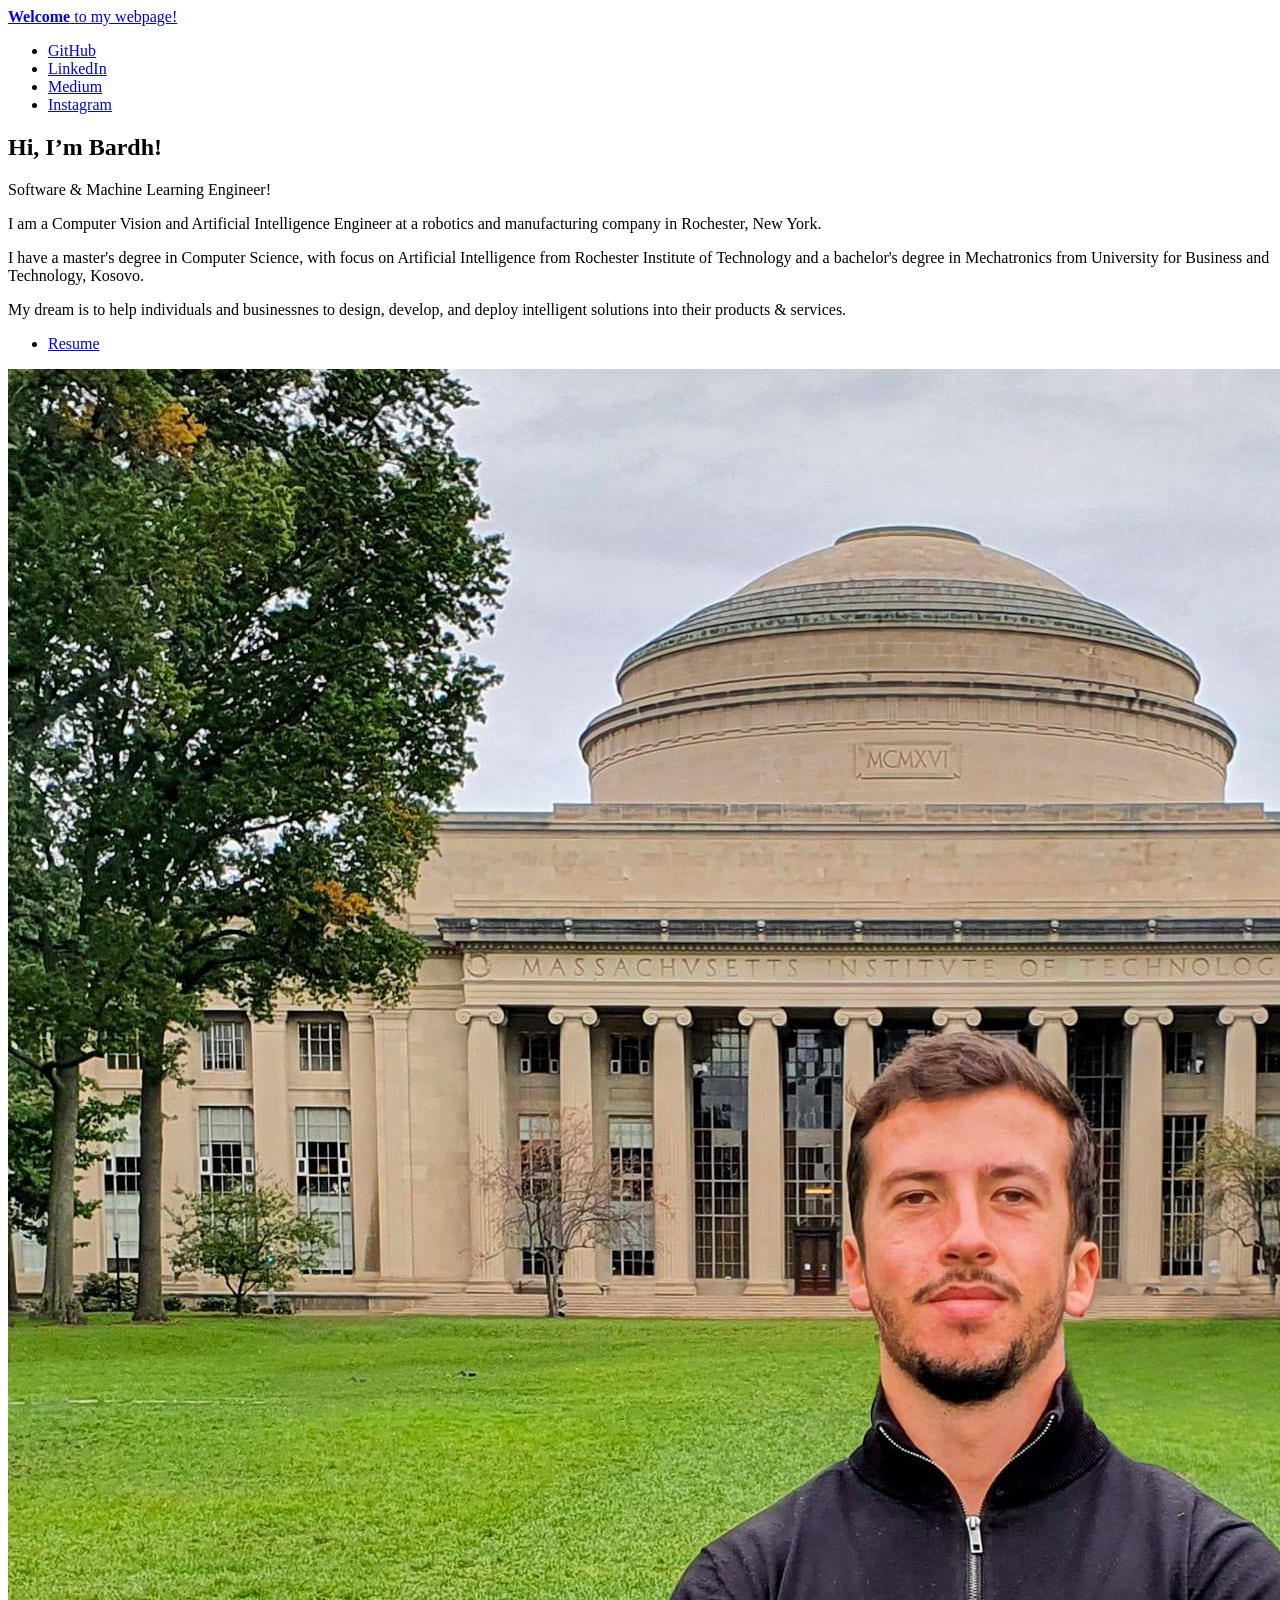
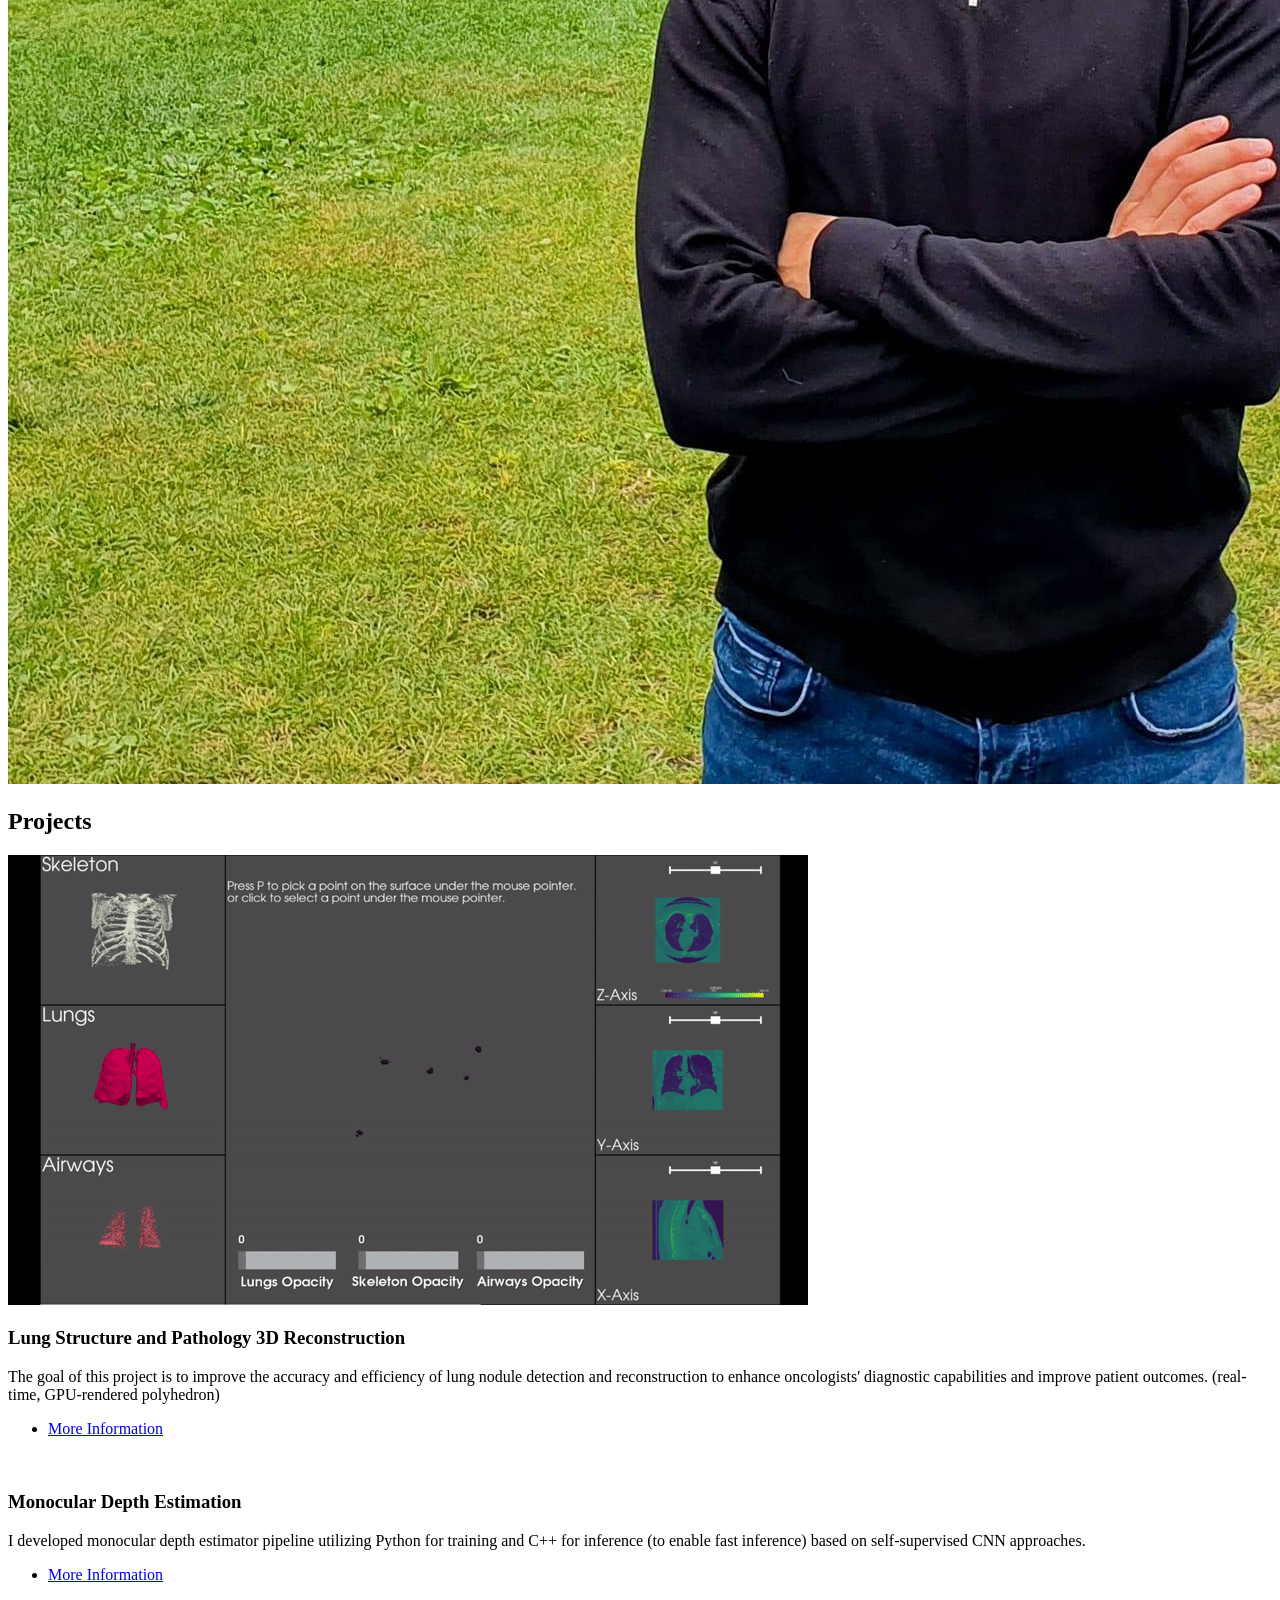
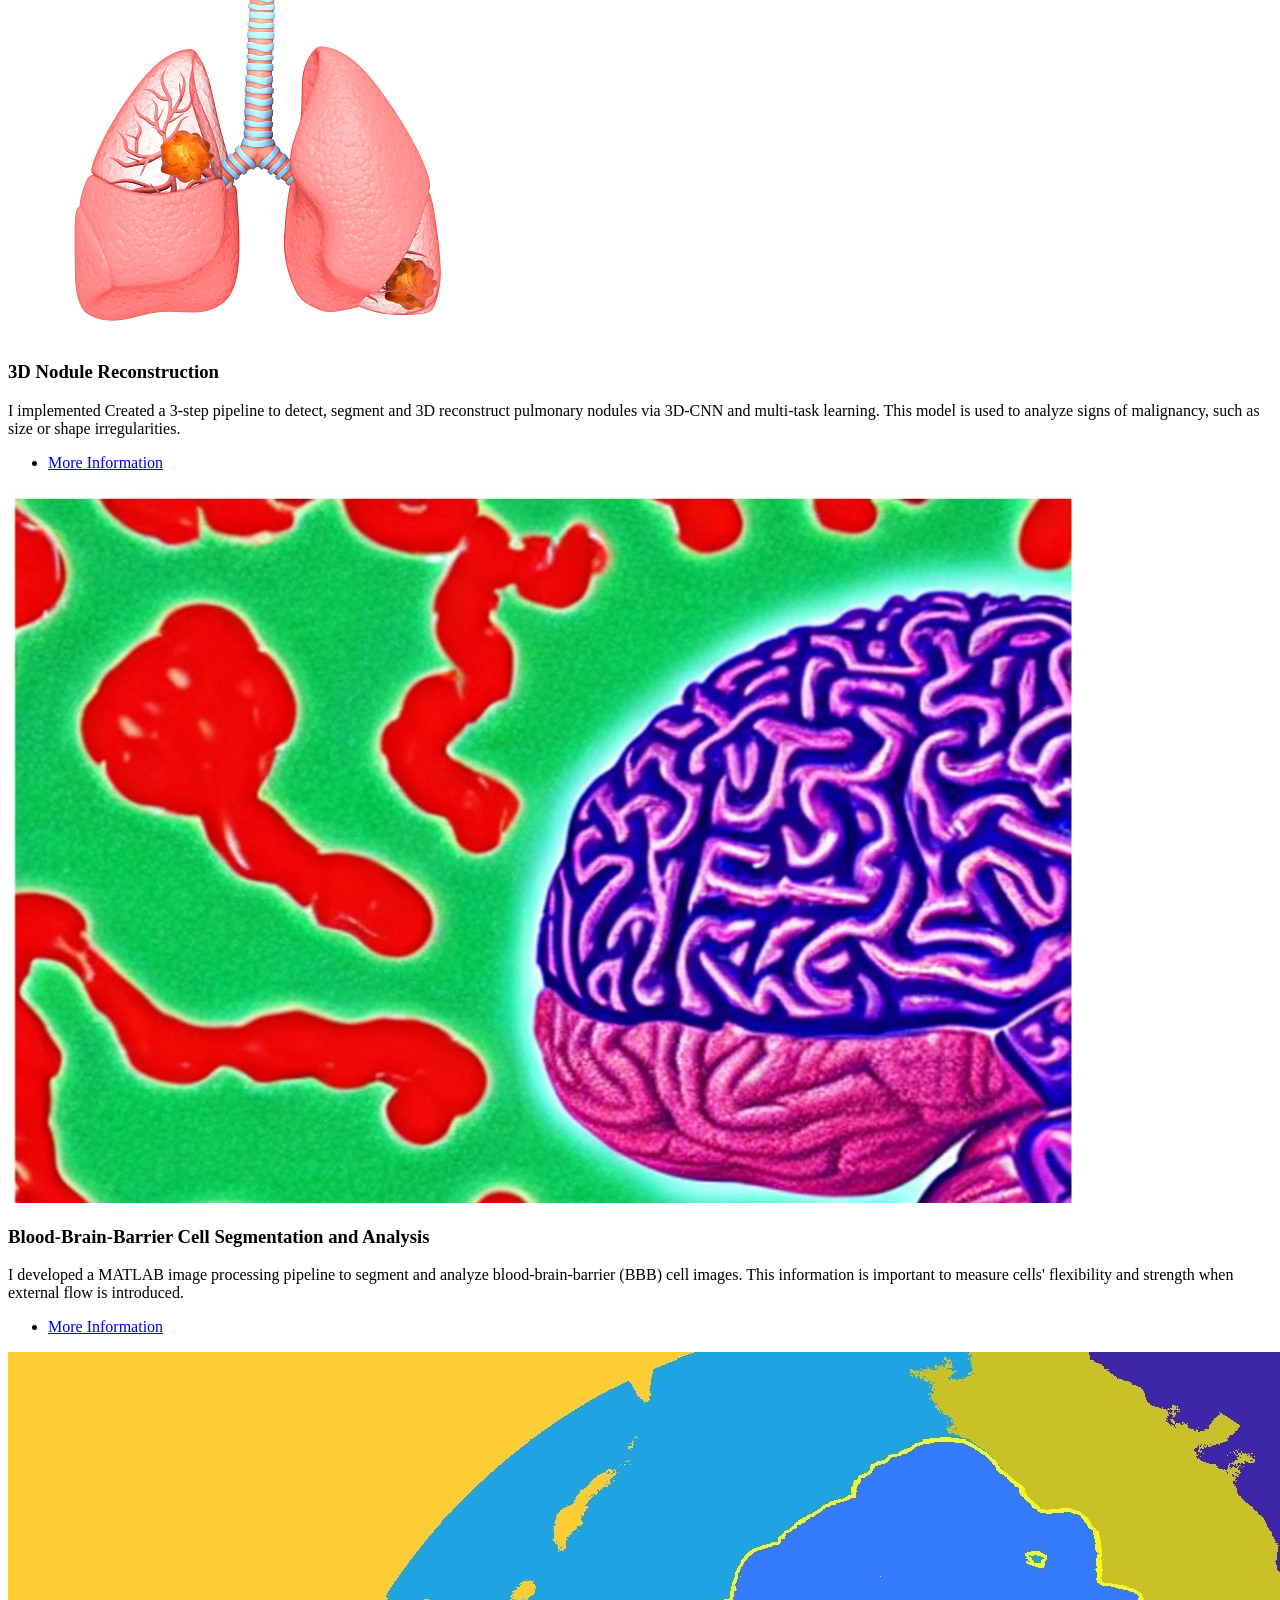
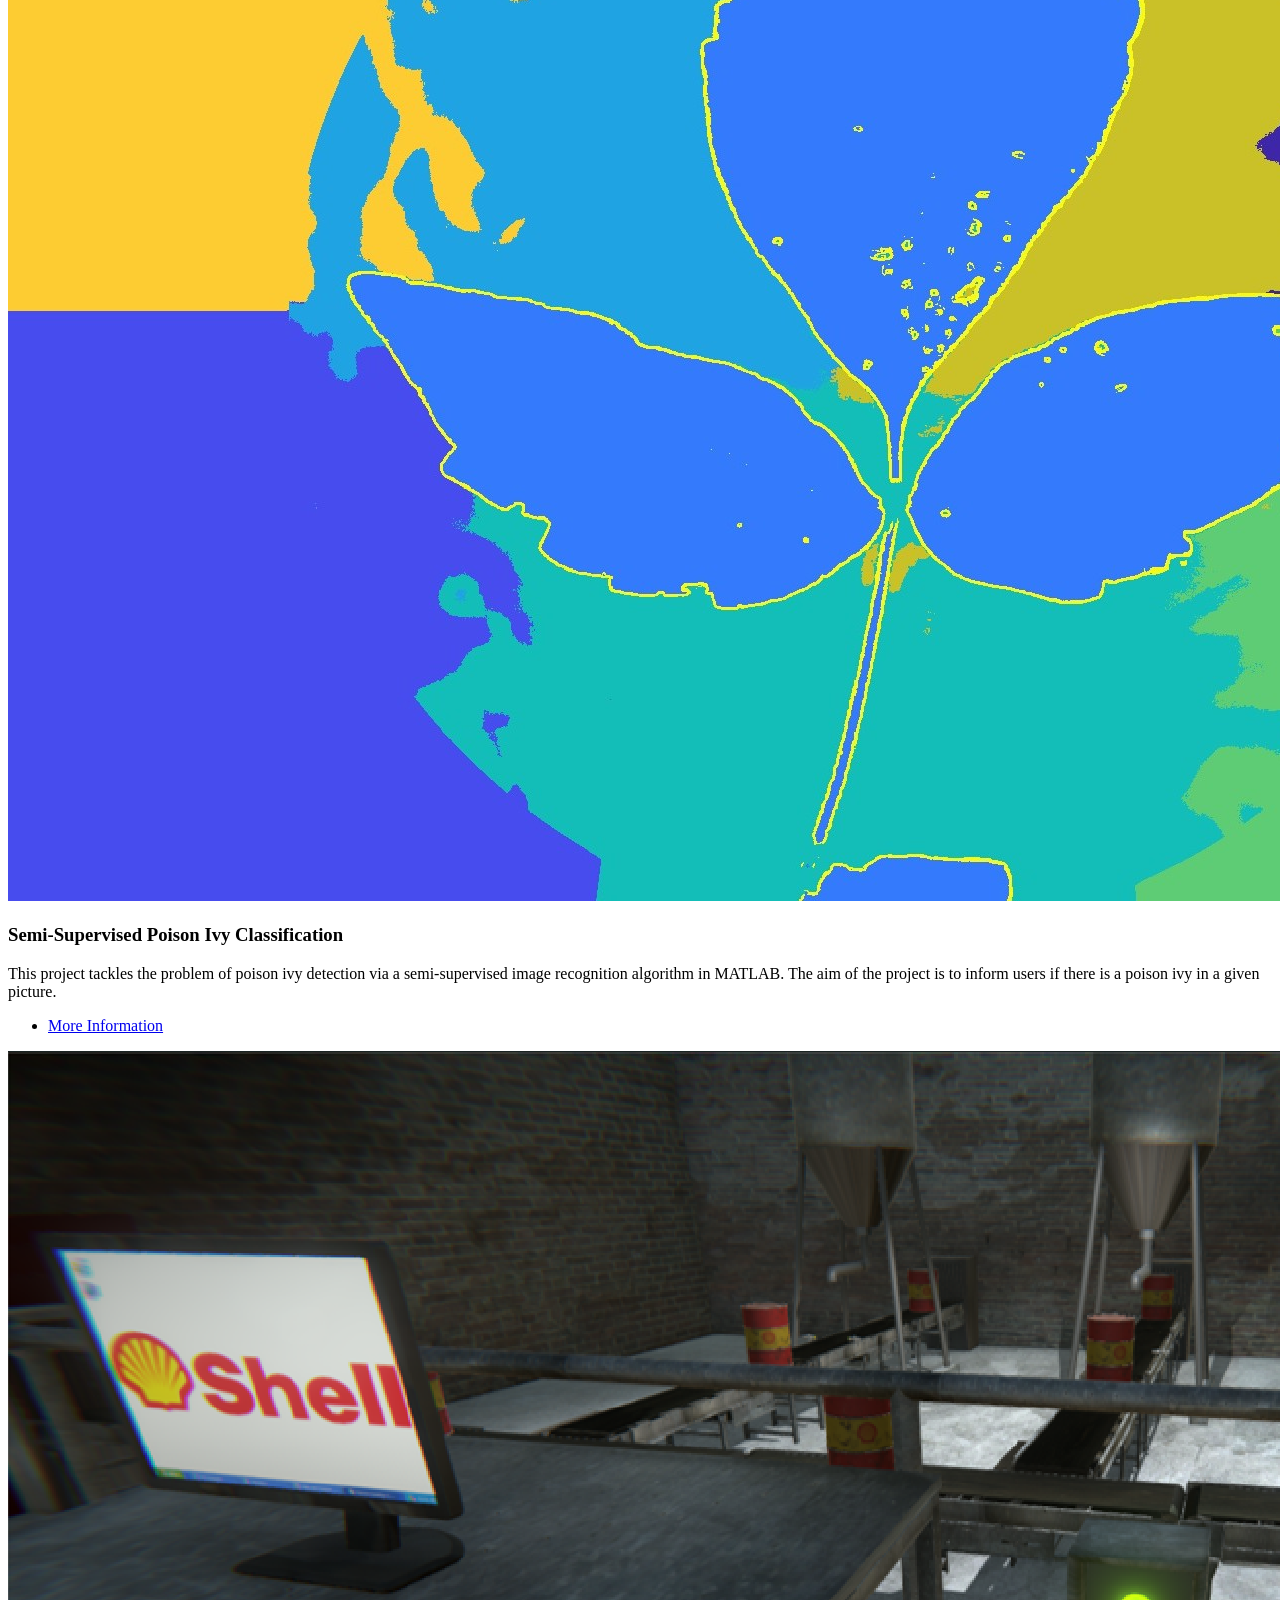
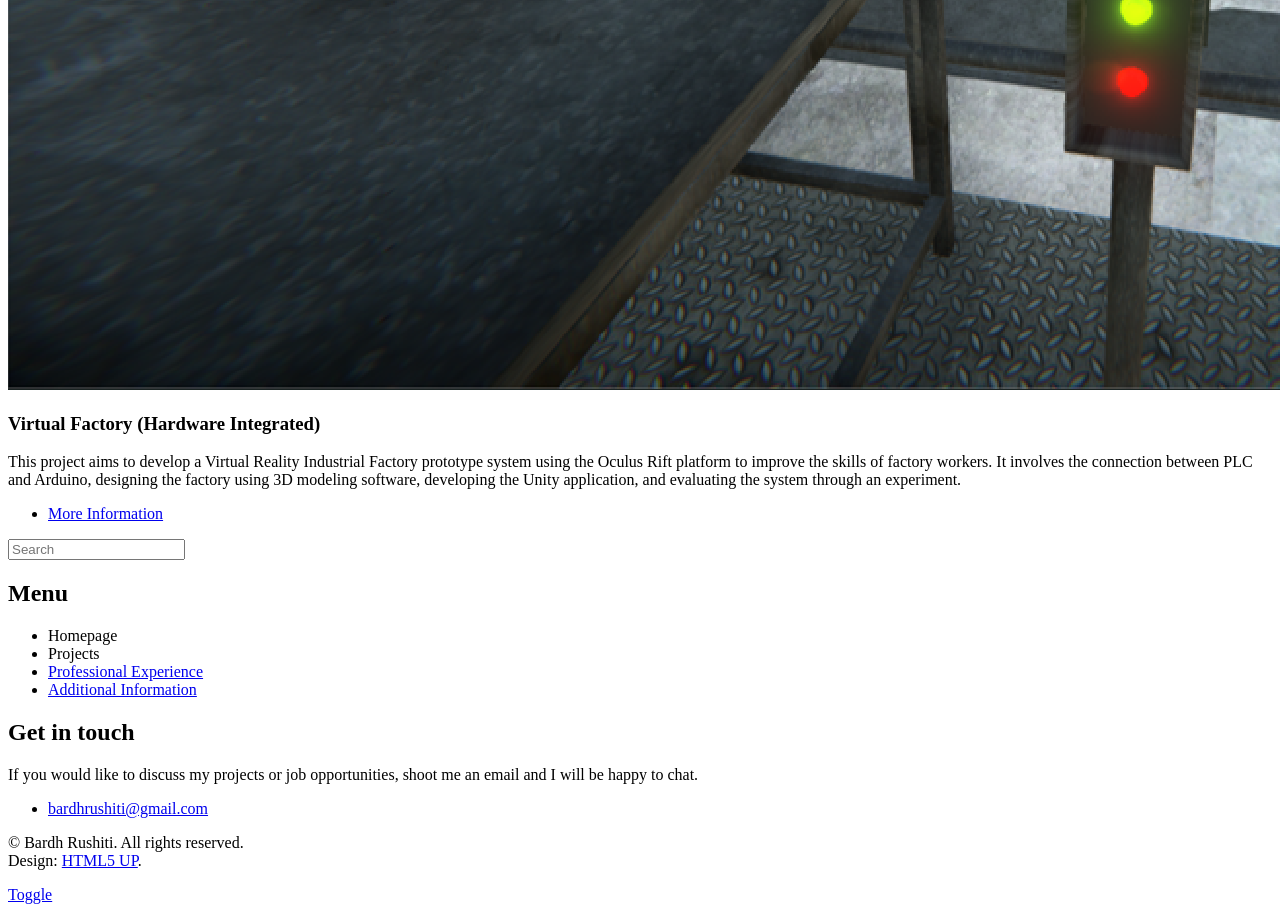
==== index.html @ f81901f3 "Updating chatbot interface From iframe to chatbot bubble" ====
<!DOCTYPE HTML>
<!--
	Editorial by HTML5 UP
	html5up.net | @ajlkn
	Free for personal and commercial use under the CCA 3.0 license (html5up.net/license)
-->
<html>
	<head>
		<title>Bardh Rushiti</title>
		<meta charset="utf-8" />
		<meta name="viewport" content="width=device-width, initial-scale=1, user-scalable=no" />
		<link rel="stylesheet" href="assets/css/main.css" />
	</head>
	<body class="is-preload">

		<!-- Wrapper -->
			<div id="wrapper">

				<!-- Main -->
					<div id="main">
						<div class="inner">

							<!-- Header -->
								<header id="header">
									<a href="index.html" class="logo"><strong>Welcome</strong> to my webpage!</a>
									<ul class="icons">
										<li><a href="https://github.com/bardhitoo" class="icon brands fa-github"><span class="label">GitHub</span></a></li>
										<li><a href="https://www.linkedin.com/in/bardhrushiti/" class="icon brands fa-linkedin"><span class="label">LinkedIn</span></a></li>
										<li><a href="https://bardhrushiti.medium.com/" class="icon brands fa-medium-m"><span class="label">Medium</span></a></li>
										<li><a href="https://instagram.com/bardhrushiti/" class="icon brands fa-instagram"><span class="label">Instagram</span></a></li>
									</ul>
								</header>

							<!-- Banner -->
								<section id="banner">
									<div class="content">
										<header>
											<h1>Hi, I’m Bardh!</h1>
											<p>Software & Machine Learning Engineer!</p>
										</header> 
										<p>I am a Computer Vision and Artificial Intelligence Engineer at a robotics and manufacturing company in Rochester, New York.</p>
										<p>I have a master's degree in Computer Science, with focus on Artificial Intelligence from Rochester Institute of Technology and a bachelor's degree in Mechatronics from University for Business and Technology, Kosovo. </p>
										<p>My dream is to help individuals and businessnes to design, develop, and deploy intelligent solutions into their products & services. </p>
										<ul class="actions">
											<li><a href="https://docs.google.com/document/d/1WVP5bgJP1AUZzUnObUvPOJ8YiarESwQN/edit?usp=sharing&ouid=109265868321544827915&rtpof=true&sd=true" class="button big">Resume</a></li>
										</ul>
									</div>
									<span class="image object">
										<img src="images/my_picture.jpg" alt="" />
									</span>
								</section>
<script>
  window.chatbaseConfig = {
    chatbotId: "BBrT7JpwnzUXaLuAoV8sl",
  }
</script>
<script
  src="https://www.chatbase.co/embed.min.js"
  id="BBrT7JpwnzUXaLuAoV8sl"
  defer>
</script>

							
							<!-- Section -->
								<!-- <section>
									<header class="major">
										<h2>Erat lacinia</h2>
									</header>
									<div class="features">
										<article>
											<span class="icon fa-gem"></span>
											<div class="content">
												<h3>Portitor ullamcorper</h3>
												<p>Aenean ornare velit lacus, ac varius enim lorem ullamcorper dolore. Proin aliquam facilisis ante interdum. Sed nulla amet lorem feugiat tempus aliquam.</p>
											</div>
										</article>
										<article>
											<span class="icon solid fa-paper-plane"></span>
											<div class="content">
												<h3>Sapien veroeros</h3>
												<p>Aenean ornare velit lacus, ac varius enim lorem ullamcorper dolore. Proin aliquam facilisis ante interdum. Sed nulla amet lorem feugiat tempus aliquam.</p>
											</div>
										</article>
										<article>
											<span class="icon solid fa-rocket"></span>
											<div class="content">
												<h3>Quam lorem ipsum</h3>
												<p>Aenean ornare velit lacus, ac varius enim lorem ullamcorper dolore. Proin aliquam facilisis ante interdum. Sed nulla amet lorem feugiat tempus aliquam.</p>
											</div>
										</article>
										<article>
											<span class="icon solid fa-signal"></span>
											<div class="content">
												<h3>Sed magna finibus</h3>
												<p>Aenean ornare velit lacus, ac varius enim lorem ullamcorper dolore. Proin aliquam facilisis ante interdum. Sed nulla amet lorem feugiat tempus aliquam.</p>
											</div>
										</article>
									</div>
								</section> -->

							<!-- Section -->
								<section id="projects">
									<header class="major">
										<h2>Projects</h2>
									</header>
									<div class="posts">
										<article>
											<a href="https://github.com/Bardhitoo/lung-structure-and-pathology-reconstruction" class="image"><img src="images/currentWork2.gif" alt="" /></a>
											<h3>Lung Structure and Pathology 3D Reconstruction</h3>
											<p>The goal of this project is to improve the accuracy and efficiency of lung nodule detection and reconstruction to enhance oncologists' diagnostic capabilities and improve patient outcomes. (real-time, GPU-rendered polyhedron)</p>
											<ul class="actions">
												<li><a href="https://github.com/Bardhitoo/lung-structure-and-pathology-reconstruction" class="button">More Information</a></li>
											</ul>
										</article>
										<article>
											<a href="https://github.com/Bardhitoo/monocular_depth_estimation" class="image"><img src="images/monocular_depth_estimation.gif" alt="" /></a>
											<h3>Monocular Depth Estimation</h3>
											<p>I developed monocular depth estimator pipeline utilizing Python for training and C++ for inference (to enable fast inference) based on self-supervised CNN approaches. </p>
											<ul class="actions">
												<li><a href="https://github.com/Bardhitoo/monocular_depth_estimation" class="button">More Information</a></li>
											</ul>
										</article>
										<article>
											<a href="https://github.com/Bardhitoo/lung_cancer_proj" class="image"><img src="images/lung_cancer.jpg" alt="" /></a>
											<h3>3D Nodule Reconstruction</h3>
											<p>I implemented Created a 3-step pipeline to detect, segment and 3D reconstruct pulmonary nodules via 3D-CNN and multi-task learning. This model is used to analyze signs of malignancy, such as size or shape irregularities.</p>
											<ul class="actions">
												<li><a href="https://github.com/Bardhitoo/lung_cancer_proj" class="button">More Information</a></li>
											</ul>
										</article>
										<article>
											<a href="https://github.com/Bardhitoo/BBB_Cell_Analysis" class="image"><img src="images/bbb_cell_segmentation.jpg" alt="" /></a>
											<h3>Blood-Brain-Barrier Cell Segmentation and Analysis</h3>
											<p>I developed a MATLAB image processing pipeline to segment and analyze blood-brain-barrier (BBB) cell images. This information is important to measure cells' flexibility and strength when external flow is introduced.</p>
											<ul class="actions">
												<li><a href="https://github.com/Bardhitoo/BBB_Cell_Analysis" class="button">More Information</a></li>
											</ul>
										</article>
										<article>
											<a href="https://github.com/Bardhitoo/poison_ivy_detector" class="image"><img src="images/poison_ivy.jpg" alt="" /></a>
											<h3>Semi-Supervised Poison Ivy Classification</h3>
											<p>This project tackles the problem of poison ivy detection via a semi-supervised image recognition algorithm in MATLAB. The aim of the project is to inform users if there is a poison ivy in a given picture.</p>
											<ul class="actions">
												<li><a href="https://github.com/Bardhitoo/poison_ivy_detector" class="button">More Information</a></li>
											</ul>
										</article>
										<article>
											<a href="https://github.com/Bardhitoo/virtual_factory" class="image"><img src="images/virtual_factory.png" alt="" /></a>
											<h3>Virtual Factory (Hardware Integrated)</h3>
											<p>This project aims to develop a Virtual Reality Industrial Factory prototype system using the Oculus Rift platform to improve the skills of factory workers. It involves the connection between PLC and Arduino, designing the factory using 3D modeling software, developing the Unity application, and evaluating the system through an experiment.</p>
											<ul class="actions">
												<li><a href="https://github.com/Bardhitoo/virtual_factory" class="button">More Information</a></li>
											</ul>
										</article>
<!-- 										<article>
											<a href="#" class="image"><img src="images/pic06.jpg" alt="" /></a>
											<h3>Amet varius aliquam</h3>
											<p>Aenean ornare velit lacus, ac varius enim lorem ullamcorper dolore. Proin aliquam facilisis ante interdum. Sed nulla amet lorem feugiat tempus aliquam.</p>
											<ul class="actions">
												<li><a href="#" class="button">More</a></li>
											</ul>
										</article> -->
									</div>
								</section>

						</div>
					</div>

				<!-- Sidebar -->
					<div id="sidebar">
						<div class="inner">

							<!-- Search -->
								<section id="search" class="alt">
									<form method="post" action="#">
										<input type="text" name="query" id="query" placeholder="Search" />
									</form>
								</section>


							<!-- Menu -->
								<nav id="menu">
									<header class="major">
										<h2>Menu</h2>
									</header>
									<ul>
										<li><a button onclick="GoToIntroduction();">Homepage</a></li>
										<li><a button onclick="GoToProjects()">Projects</a></li>
										<li><a href="professional_experience.html">Professional Experience</a></li>
										<li><a href="additional_info.html">Additional Information</a></li>

										<script type="text/javascript">
    									function GoToProjects() {
											$("html,body").animate({scrollTop: $("#projects").offset().top}, 500);}
										function GoToIntroduction() {
											$("html,body").animate({scrollTop: $("#header").offset().top}, 500);}</script>

										<!-- <li><a href="elements.html">Elements</a></li> -->
										<!-- <li>
											<span class="opener">Submenu</span>
											<ul>
												<li><a href="#">Lorem Dolor</a></li>
												<li><a href="#">Ipsum Adipiscing</a></li>
												<li><a href="#">Tempus Magna</a></li>
												<li><a href="#">Feugiat Veroeros</a></li>
											</ul>
										</li> -->
<!-- 										<li><a href="#">Etiam Dolore</a></li>
										<li><a href="#">Adipiscing</a></li>
										<li>
											<span class="opener">Another Submenu</span>
											<ul>
												<li><a href="#">Lorem Dolor</a></li>
												<li><a href="#">Ipsum Adipiscing</a></li>
												<li><a href="#">Tempus Magna</a></li>
												<li><a href="#">Feugiat Veroeros</a></li>
											</ul>
										</li>
										<li><a href="#">Maximus Erat</a></li>
										<li><a href="#">Sapien Mauris</a></li>
										<li><a href="#">Amet Lacinia</a></li> -->				
									</ul>
								</nav>

							<!-- Section -->
								<!-- <section>
									<header class="major">
										<h2>Ante interdum</h2>
									</header>
									<div class="mini-posts">
										<article>
											<a href="#" class="image"><img src="images/pic07.jpg" alt="" /></a>
											<p>Aenean ornare velit lacus, ac varius enim lorem ullamcorper dolore aliquam.</p>
										</article>
										<article>
											<a href="#" class="image"><img src="images/pic08.jpg" alt="" /></a>
											<p>Aenean ornare velit lacus, ac varius enim lorem ullamcorper dolore aliquam.</p>
										</article>
										<article>
											<a href="#" class="image"><img src="images/pic09.jpg" alt="" /></a>
											<p>Aenean ornare velit lacus, ac varius enim lorem ullamcorper dolore aliquam.</p>
										</article>
									</div>
									<ul class="actions">
										<li><a href="#" class="button">More</a></li>
									</ul>
								</section> -->

							<!-- Section -->
								<section>
									<header class="major">
										<h2>Get in touch</h2>
									</header>
									<p>If you would like to discuss my projects or job opportunities, shoot me an email and I will be happy to chat.</p>
									<ul class="contact">
										<li class="icon solid fa-envelope"><a href="#">bardhrushiti@gmail.com</a></li>
										<!-- <li class="icon solid fa-phone">(000) 000-0000</li> -->
										<!-- <li class="icon solid fa-home">1234 Somewhere Road #8254<br /> -->
										<!-- Nashville, TN 00000-0000</li> -->
									</ul>
								</section>

							<!-- Footer -->
								<footer id="footer">
									<p class="copyright">&copy; Bardh Rushiti. All rights reserved. <br/>Design: <a href="https://html5up.net">HTML5 UP</a>.</p>
								</footer>

						</div>
					</div>

			</div>

		<!-- Scripts -->
			<script src="assets/js/jquery.min.js"></script>
			<script src="assets/js/browser.min.js"></script>
			<script src="assets/js/breakpoints.min.js"></script>
			<script src="assets/js/util.js"></script>
			<script src="assets/js/main.js"></script>

	</body>
</html>
---- assets/css/main.css ----
@import url(fontawesome-all.min.css);
@import url("https://fonts.googleapis.com/css?family=Open+Sans:400,600,400italic,600italic|Roboto+Slab:400,700");
/*
	Editorial by HTML5 UP
	html5up.net | @ajlkn
	Free for personal and commercial use under the CCA 3.0 license (html5up.net/license)
*/
html, body, div, span, applet, object,
iframe, h1, h2, h3, h4, h5, h6, p, blockquote,
pre, a, abbr, acronym, address, big, cite,
code, del, dfn, em, img, ins, kbd, q, s, samp,
small, strike, strong, sub, sup, tt, var, b,
u, i, center, dl, dt, dd, ol, ul, li, fieldset,
form, label, legend, table, caption, tbody,
tfoot, thead, tr, th, td, article, aside,
canvas, details, embed, figure, figcaption,
footer, header, hgroup, menu, nav, output, ruby,
section, summary, time, mark, audio, video {
  margin: 0;
  padding: 0;
  border: 0;
  font-size: 100%;
  font: inherit;
  vertical-align: baseline; }

article, aside, details, figcaption, figure,
footer, header, hgroup, menu, nav, section {
  display: block; }

body {
  line-height: 1; }

ol, ul {
  list-style: none; }

blockquote, q {
  quotes: none; }
  blockquote:before, blockquote:after, q:before, q:after {
    content: '';
    content: none; }

table {
  border-collapse: collapse;
  border-spacing: 0; }

body {
  -webkit-text-size-adjust: none; }

mark {
  background-color: transparent;
  color: inherit; }

input::-moz-focus-inner {
  border: 0;
  padding: 0; }

input, select, textarea {
  -moz-appearance: none;
  -webkit-appearance: none;
  -ms-appearance: none;
  appearance: none; }

/* Basic */
@-ms-viewport {
  width: device-width; }

body {
  -ms-overflow-style: scrollbar; }

@media screen and (max-width: 480px) {
  html, body {
    min-width: 320px; } }

html {
  box-sizing: border-box; }

*, *:before, *:after {
  box-sizing: inherit; }

body {
  background: #ffffff; }
  body.is-preload *, body.is-preload *:before, body.is-preload *:after, body.is-resizing *, body.is-resizing *:before, body.is-resizing *:after {
    -moz-animation: none !important;
    -webkit-animation: none !important;
    -ms-animation: none !important;
    animation: none !important;
    -moz-transition: none !important;
    -webkit-transition: none !important;
    -ms-transition: none !important;
    transition: none !important; }

/* Type */
body, input, select, textarea {
  color: #7f888f;
  font-family: "Open Sans", sans-serif;
  font-size: 13pt;
  font-weight: 400;
  line-height: 1.65; }
  @media screen and (max-width: 1680px) {
    body, input, select, textarea {
      font-size: 11pt; } }
  @media screen and (max-width: 1280px) {
    body, input, select, textarea {
      font-size: 10pt; } }
  @media screen and (max-width: 360px) {
    body, input, select, textarea {
      font-size: 9pt; } }

a {
  -moz-transition: color 0.2s ease-in-out, border-bottom-color 0.2s ease-in-out;
  -webkit-transition: color 0.2s ease-in-out, border-bottom-color 0.2s ease-in-out;
  -ms-transition: color 0.2s ease-in-out, border-bottom-color 0.2s ease-in-out;
  transition: color 0.2s ease-in-out, border-bottom-color 0.2s ease-in-out;
  border-bottom: dotted 1px;
  color: #f56a6a;
  text-decoration: none; }
  a:hover {
    border-bottom-color: #f56a6a;
    color: #f56a6a !important; }
    a:hover strong {
      color: inherit; }

strong, b {
  color: #3d4449;
  font-weight: 600; }

em, i {
  font-style: italic; }

p {
  margin: 0 0 2em 0; }

h1, h2, h3, h4, h5, h6 {
  color: #3d4449;
  font-family: "Roboto Slab", serif;
  font-weight: 700;
  line-height: 1.5;
  margin: 0 0 1em 0; }
  h1 a, h2 a, h3 a, h4 a, h5 a, h6 a {
    color: inherit;
    text-decoration: none;
    border-bottom: 0; }

h1 {
  font-size: 4em;
  margin: 0 0 0.5em 0;
  line-height: 1.3; }

h2 {
  font-size: 1.75em; }

h3 {
  font-size: 1.25em; }

h4 {
  font-size: 1.1em; }

h5 {
  font-size: 0.9em; }

h6 {
  font-size: 0.7em; }

@media screen and (max-width: 1680px) {
  h1 {
    font-size: 3.5em; } }

@media screen and (max-width: 980px) {
  h1 {
    font-size: 3.25em; } }

@media screen and (max-width: 736px) {
  h1 {
    font-size: 2em;
    line-height: 1.4; }
  h2 {
    font-size: 1.5em; } }

sub {
  font-size: 0.8em;
  position: relative;
  top: 0.5em; }

sup {
  font-size: 0.8em;
  position: relative;
  top: -0.5em; }

blockquote {
  border-left: solid 3px rgba(210, 215, 217, 0.75);
  font-style: italic;
  margin: 0 0 2em 0;
  padding: 0.5em 0 0.5em 2em; }

code {
  background: rgba(230, 235, 237, 0.25);
  border-radius: 0.375em;
  border: solid 1px rgba(210, 215, 217, 0.75);
  font-family: "Courier New", monospace;
  font-size: 0.9em;
  margin: 0 0.25em;
  padding: 0.25em 0.65em; }

pre {
  -webkit-overflow-scrolling: touch;
  font-family: "Courier New", monospace;
  font-size: 0.9em;
  margin: 0 0 2em 0; }
  pre code {
    display: block;
    line-height: 1.75;
    padding: 1em 1.5em;
    overflow-x: auto; }

hr {
  border: 0;
  border-bottom: solid 1px rgba(210, 215, 217, 0.75);
  margin: 2em 0; }
  hr.major {
    margin: 3em 0; }

.align-left {
  text-align: left; }

.align-center {
  text-align: center; }

.align-right {
  text-align: right; }

/* Row */
.row {
  display: flex;
  flex-wrap: wrap;
  box-sizing: border-box;
  align-items: stretch; }
  .row > * {
    box-sizing: border-box; }
  .row.gtr-uniform > * > :last-child {
    margin-bottom: 0; }
  .row.aln-left {
    justify-content: flex-start; }
  .row.aln-center {
    justify-content: center; }
  .row.aln-right {
    justify-content: flex-end; }
  .row.aln-top {
    align-items: flex-start; }
  .row.aln-middle {
    align-items: center; }
  .row.aln-bottom {
    align-items: flex-end; }
  .row > .imp {
    order: -1; }
  .row > .col-1 {
    width: 8.33333%; }
  .row > .off-1 {
    margin-left: 8.33333%; }
  .row > .col-2 {
    width: 16.66667%; }
  .row > .off-2 {
    margin-left: 16.66667%; }
  .row > .col-3 {
    width: 25%; }
  .row > .off-3 {
    margin-left: 25%; }
  .row > .col-4 {
    width: 33.33333%; }
  .row > .off-4 {
    margin-left: 33.33333%; }
  .row > .col-5 {
    width: 41.66667%; }
  .row > .off-5 {
    margin-left: 41.66667%; }
  .row > .col-6 {
    width: 50%; }
  .row > .off-6 {
    margin-left: 50%; }
  .row > .col-7 {
    width: 58.33333%; }
  .row > .off-7 {
    margin-left: 58.33333%; }
  .row > .col-8 {
    width: 66.66667%; }
  .row > .off-8 {
    margin-left: 66.66667%; }
  .row > .col-9 {
    width: 75%; }
  .row > .off-9 {
    margin-left: 75%; }
  .row > .col-10 {
    width: 83.33333%; }
  .row > .off-10 {
    margin-left: 83.33333%; }
  .row > .col-11 {
    width: 91.66667%; }
  .row > .off-11 {
    margin-left: 91.66667%; }
  .row > .col-12 {
    width: 100%; }
  .row > .off-12 {
    margin-left: 100%; }
  .row.gtr-0 {
    margin-top: 0;
    margin-left: 0em; }
    .row.gtr-0 > * {
      padding: 0 0 0 0em; }
    .row.gtr-0.gtr-uniform {
      margin-top: 0em; }
      .row.gtr-0.gtr-uniform > * {
        padding-top: 0em; }
  .row.gtr-25 {
    margin-top: 0;
    margin-left: -0.375em; }
    .row.gtr-25 > * {
      padding: 0 0 0 0.375em; }
    .row.gtr-25.gtr-uniform {
      margin-top: -0.375em; }
      .row.gtr-25.gtr-uniform > * {
        padding-top: 0.375em; }
  .row.gtr-50 {
    margin-top: 0;
    margin-left: -0.75em; }
    .row.gtr-50 > * {
      padding: 0 0 0 0.75em; }
    .row.gtr-50.gtr-uniform {
      margin-top: -0.75em; }
      .row.gtr-50.gtr-uniform > * {
        padding-top: 0.75em; }
  .row {
    margin-top: 0;
    margin-left: -1.5em; }
    .row > * {
      padding: 0 0 0 1.5em; }
    .row.gtr-uniform {
      margin-top: -1.5em; }
      .row.gtr-uniform > * {
        padding-top: 1.5em; }
  .row.gtr-150 {
    margin-top: 0;
    margin-left: -2.25em; }
    .row.gtr-150 > * {
      padding: 0 0 0 2.25em; }
    .row.gtr-150.gtr-uniform {
      margin-top: -2.25em; }
      .row.gtr-150.gtr-uniform > * {
        padding-top: 2.25em; }
  .row.gtr-200 {
    margin-top: 0;
    margin-left: -3em; }
    .row.gtr-200 > * {
      padding: 0 0 0 3em; }
    .row.gtr-200.gtr-uniform {
      margin-top: -3em; }
      .row.gtr-200.gtr-uniform > * {
        padding-top: 3em; }
  @media screen and (max-width: 1680px) {
    .row {
      display: flex;
      flex-wrap: wrap;
      box-sizing: border-box;
      align-items: stretch; }
      .row > * {
        box-sizing: border-box; }
      .row.gtr-uniform > * > :last-child {
        margin-bottom: 0; }
      .row.aln-left {
        justify-content: flex-start; }
      .row.aln-center {
        justify-content: center; }
      .row.aln-right {
        justify-content: flex-end; }
      .row.aln-top {
        align-items: flex-start; }
      .row.aln-middle {
        align-items: center; }
      .row.aln-bottom {
        align-items: flex-end; }
      .row > .imp-xlarge {
        order: -1; }
      .row > .col-1-xlarge {
        width: 8.33333%; }
      .row > .off-1-xlarge {
        margin-left: 8.33333%; }
      .row > .col-2-xlarge {
        width: 16.66667%; }
      .row > .off-2-xlarge {
        margin-left: 16.66667%; }
      .row > .col-3-xlarge {
        width: 25%; }
      .row > .off-3-xlarge {
        margin-left: 25%; }
      .row > .col-4-xlarge {
        width: 33.33333%; }
      .row > .off-4-xlarge {
        margin-left: 33.33333%; }
      .row > .col-5-xlarge {
        width: 41.66667%; }
      .row > .off-5-xlarge {
        margin-left: 41.66667%; }
      .row > .col-6-xlarge {
        width: 50%; }
      .row > .off-6-xlarge {
        margin-left: 50%; }
      .row > .col-7-xlarge {
        width: 58.33333%; }
      .row > .off-7-xlarge {
        margin-left: 58.33333%; }
      .row > .col-8-xlarge {
        width: 66.66667%; }
      .row > .off-8-xlarge {
        margin-left: 66.66667%; }
      .row > .col-9-xlarge {
        width: 75%; }
      .row > .off-9-xlarge {
        margin-left: 75%; }
      .row > .col-10-xlarge {
        width: 83.33333%; }
      .row > .off-10-xlarge {
        margin-left: 83.33333%; }
      .row > .col-11-xlarge {
        width: 91.66667%; }
      .row > .off-11-xlarge {
        margin-left: 91.66667%; }
      .row > .col-12-xlarge {
        width: 100%; }
      .row > .off-12-xlarge {
        margin-left: 100%; }
      .row.gtr-0 {
        margin-top: 0;
        margin-left: 0em; }
        .row.gtr-0 > * {
          padding: 0 0 0 0em; }
        .row.gtr-0.gtr-uniform {
          margin-top: 0em; }
          .row.gtr-0.gtr-uniform > * {
            padding-top: 0em; }
      .row.gtr-25 {
        margin-top: 0;
        margin-left: -0.375em; }
        .row.gtr-25 > * {
          padding: 0 0 0 0.375em; }
        .row.gtr-25.gtr-uniform {
          margin-top: -0.375em; }
          .row.gtr-25.gtr-uniform > * {
            padding-top: 0.375em; }
      .row.gtr-50 {
        margin-top: 0;
        margin-left: -0.75em; }
        .row.gtr-50 > * {
          padding: 0 0 0 0.75em; }
        .row.gtr-50.gtr-uniform {
          margin-top: -0.75em; }
          .row.gtr-50.gtr-uniform > * {
            padding-top: 0.75em; }
      .row {
        margin-top: 0;
        margin-left: -1.5em; }
        .row > * {
          padding: 0 0 0 1.5em; }
        .row.gtr-uniform {
          margin-top: -1.5em; }
          .row.gtr-uniform > * {
            padding-top: 1.5em; }
      .row.gtr-150 {
        margin-top: 0;
        margin-left: -2.25em; }
        .row.gtr-150 > * {
          padding: 0 0 0 2.25em; }
        .row.gtr-150.gtr-uniform {
          margin-top: -2.25em; }
          .row.gtr-150.gtr-uniform > * {
            padding-top: 2.25em; }
      .row.gtr-200 {
        margin-top: 0;
        margin-left: -3em; }
        .row.gtr-200 > * {
          padding: 0 0 0 3em; }
        .row.gtr-200.gtr-uniform {
          margin-top: -3em; }
          .row.gtr-200.gtr-uniform > * {
            padding-top: 3em; } }
  @media screen and (max-width: 1280px) {
    .row {
      display: flex;
      flex-wrap: wrap;
      box-sizing: border-box;
      align-items: stretch; }
      .row > * {
        box-sizing: border-box; }
      .row.gtr-uniform > * > :last-child {
        margin-bottom: 0; }
      .row.aln-left {
        justify-content: flex-start; }
      .row.aln-center {
        justify-content: center; }
      .row.aln-right {
        justify-content: flex-end; }
      .row.aln-top {
        align-items: flex-start; }
      .row.aln-middle {
        align-items: center; }
      .row.aln-bottom {
        align-items: flex-end; }
      .row > .imp-large {
        order: -1; }
      .row > .col-1-large {
        width: 8.33333%; }
      .row > .off-1-large {
        margin-left: 8.33333%; }
      .row > .col-2-large {
        width: 16.66667%; }
      .row > .off-2-large {
        margin-left: 16.66667%; }
      .row > .col-3-large {
        width: 25%; }
      .row > .off-3-large {
        margin-left: 25%; }
      .row > .col-4-large {
        width: 33.33333%; }
      .row > .off-4-large {
        margin-left: 33.33333%; }
      .row > .col-5-large {
        width: 41.66667%; }
      .row > .off-5-large {
        margin-left: 41.66667%; }
      .row > .col-6-large {
        width: 50%; }
      .row > .off-6-large {
        margin-left: 50%; }
      .row > .col-7-large {
        width: 58.33333%; }
      .row > .off-7-large {
        margin-left: 58.33333%; }
      .row > .col-8-large {
        width: 66.66667%; }
      .row > .off-8-large {
        margin-left: 66.66667%; }
      .row > .col-9-large {
        width: 75%; }
      .row > .off-9-large {
        margin-left: 75%; }
      .row > .col-10-large {
        width: 83.33333%; }
      .row > .off-10-large {
        margin-left: 83.33333%; }
      .row > .col-11-large {
        width: 91.66667%; }
      .row > .off-11-large {
        margin-left: 91.66667%; }
      .row > .col-12-large {
        width: 100%; }
      .row > .off-12-large {
        margin-left: 100%; }
      .row.gtr-0 {
        margin-top: 0;
        margin-left: 0em; }
        .row.gtr-0 > * {
          padding: 0 0 0 0em; }
        .row.gtr-0.gtr-uniform {
          margin-top: 0em; }
          .row.gtr-0.gtr-uniform > * {
            padding-top: 0em; }
      .row.gtr-25 {
        margin-top: 0;
        margin-left: -0.375em; }
        .row.gtr-25 > * {
          padding: 0 0 0 0.375em; }
        .row.gtr-25.gtr-uniform {
          margin-top: -0.375em; }
          .row.gtr-25.gtr-uniform > * {
            padding-top: 0.375em; }
      .row.gtr-50 {
        margin-top: 0;
        margin-left: -0.75em; }
        .row.gtr-50 > * {
          padding: 0 0 0 0.75em; }
        .row.gtr-50.gtr-uniform {
          margin-top: -0.75em; }
          .row.gtr-50.gtr-uniform > * {
            padding-top: 0.75em; }
      .row {
        margin-top: 0;
        margin-left: -1.5em; }
        .row > * {
          padding: 0 0 0 1.5em; }
        .row.gtr-uniform {
          margin-top: -1.5em; }
          .row.gtr-uniform > * {
            padding-top: 1.5em; }
      .row.gtr-150 {
        margin-top: 0;
        margin-left: -2.25em; }
        .row.gtr-150 > * {
          padding: 0 0 0 2.25em; }
        .row.gtr-150.gtr-uniform {
          margin-top: -2.25em; }
          .row.gtr-150.gtr-uniform > * {
            padding-top: 2.25em; }
      .row.gtr-200 {
        margin-top: 0;
        margin-left: -3em; }
        .row.gtr-200 > * {
          padding: 0 0 0 3em; }
        .row.gtr-200.gtr-uniform {
          margin-top: -3em; }
          .row.gtr-200.gtr-uniform > * {
            padding-top: 3em; } }
  @media screen and (max-width: 980px) {
    .row {
      display: flex;
      flex-wrap: wrap;
      box-sizing: border-box;
      align-items: stretch; }
      .row > * {
        box-sizing: border-box; }
      .row.gtr-uniform > * > :last-child {
        margin-bottom: 0; }
      .row.aln-left {
        justify-content: flex-start; }
      .row.aln-center {
        justify-content: center; }
      .row.aln-right {
        justify-content: flex-end; }
      .row.aln-top {
        align-items: flex-start; }
      .row.aln-middle {
        align-items: center; }
      .row.aln-bottom {
        align-items: flex-end; }
      .row > .imp-medium {
        order: -1; }
      .row > .col-1-medium {
        width: 8.33333%; }
      .row > .off-1-medium {
        margin-left: 8.33333%; }
      .row > .col-2-medium {
        width: 16.66667%; }
      .row > .off-2-medium {
        margin-left: 16.66667%; }
      .row > .col-3-medium {
        width: 25%; }
      .row > .off-3-medium {
        margin-left: 25%; }
      .row > .col-4-medium {
        width: 33.33333%; }
      .row > .off-4-medium {
        margin-left: 33.33333%; }
      .row > .col-5-medium {
        width: 41.66667%; }
      .row > .off-5-medium {
        margin-left: 41.66667%; }
      .row > .col-6-medium {
        width: 50%; }
      .row > .off-6-medium {
        margin-left: 50%; }
      .row > .col-7-medium {
        width: 58.33333%; }
      .row > .off-7-medium {
        margin-left: 58.33333%; }
      .row > .col-8-medium {
        width: 66.66667%; }
      .row > .off-8-medium {
        margin-left: 66.66667%; }
      .row > .col-9-medium {
        width: 75%; }
      .row > .off-9-medium {
        margin-left: 75%; }
      .row > .col-10-medium {
        width: 83.33333%; }
      .row > .off-10-medium {
        margin-left: 83.33333%; }
      .row > .col-11-medium {
        width: 91.66667%; }
      .row > .off-11-medium {
        margin-left: 91.66667%; }
      .row > .col-12-medium {
        width: 100%; }
      .row > .off-12-medium {
        margin-left: 100%; }
      .row.gtr-0 {
        margin-top: 0;
        margin-left: 0em; }
        .row.gtr-0 > * {
          padding: 0 0 0 0em; }
        .row.gtr-0.gtr-uniform {
          margin-top: 0em; }
          .row.gtr-0.gtr-uniform > * {
            padding-top: 0em; }
      .row.gtr-25 {
        margin-top: 0;
        margin-left: -0.375em; }
        .row.gtr-25 > * {
          padding: 0 0 0 0.375em; }
        .row.gtr-25.gtr-uniform {
          margin-top: -0.375em; }
          .row.gtr-25.gtr-uniform > * {
            padding-top: 0.375em; }
      .row.gtr-50 {
        margin-top: 0;
        margin-left: -0.75em; }
        .row.gtr-50 > * {
          padding: 0 0 0 0.75em; }
        .row.gtr-50.gtr-uniform {
          margin-top: -0.75em; }
          .row.gtr-50.gtr-uniform > * {
            padding-top: 0.75em; }
      .row {
        margin-top: 0;
        margin-left: -1.5em; }
        .row > * {
          padding: 0 0 0 1.5em; }
        .row.gtr-uniform {
          margin-top: -1.5em; }
          .row.gtr-uniform > * {
            padding-top: 1.5em; }
      .row.gtr-150 {
        margin-top: 0;
        margin-left: -2.25em; }
        .row.gtr-150 > * {
          padding: 0 0 0 2.25em; }
        .row.gtr-150.gtr-uniform {
          margin-top: -2.25em; }
          .row.gtr-150.gtr-uniform > * {
            padding-top: 2.25em; }
      .row.gtr-200 {
        margin-top: 0;
        margin-left: -3em; }
        .row.gtr-200 > * {
          padding: 0 0 0 3em; }
        .row.gtr-200.gtr-uniform {
          margin-top: -3em; }
          .row.gtr-200.gtr-uniform > * {
            padding-top: 3em; } }
  @media screen and (max-width: 736px) {
    .row {
      display: flex;
      flex-wrap: wrap;
      box-sizing: border-box;
      align-items: stretch; }
      .row > * {
        box-sizing: border-box; }
      .row.gtr-uniform > * > :last-child {
        margin-bottom: 0; }
      .row.aln-left {
        justify-content: flex-start; }
      .row.aln-center {
        justify-content: center; }
      .row.aln-right {
        justify-content: flex-end; }
      .row.aln-top {
        align-items: flex-start; }
      .row.aln-middle {
        align-items: center; }
      .row.aln-bottom {
        align-items: flex-end; }
      .row > .imp-small {
        order: -1; }
      .row > .col-1-small {
        width: 8.33333%; }
      .row > .off-1-small {
        margin-left: 8.33333%; }
      .row > .col-2-small {
        width: 16.66667%; }
      .row > .off-2-small {
        margin-left: 16.66667%; }
      .row > .col-3-small {
        width: 25%; }
      .row > .off-3-small {
        margin-left: 25%; }
      .row > .col-4-small {
        width: 33.33333%; }
      .row > .off-4-small {
        margin-left: 33.33333%; }
      .row > .col-5-small {
        width: 41.66667%; }
      .row > .off-5-small {
        margin-left: 41.66667%; }
      .row > .col-6-small {
        width: 50%; }
      .row > .off-6-small {
        margin-left: 50%; }
      .row > .col-7-small {
        width: 58.33333%; }
      .row > .off-7-small {
        margin-left: 58.33333%; }
      .row > .col-8-small {
        width: 66.66667%; }
      .row > .off-8-small {
        margin-left: 66.66667%; }
      .row > .col-9-small {
        width: 75%; }
      .row > .off-9-small {
        margin-left: 75%; }
      .row > .col-10-small {
        width: 83.33333%; }
      .row > .off-10-small {
        margin-left: 83.33333%; }
      .row > .col-11-small {
        width: 91.66667%; }
      .row > .off-11-small {
        margin-left: 91.66667%; }
      .row > .col-12-small {
        width: 100%; }
      .row > .off-12-small {
        margin-left: 100%; }
      .row.gtr-0 {
        margin-top: 0;
        margin-left: 0em; }
        .row.gtr-0 > * {
          padding: 0 0 0 0em; }
        .row.gtr-0.gtr-uniform {
          margin-top: 0em; }
          .row.gtr-0.gtr-uniform > * {
            padding-top: 0em; }
      .row.gtr-25 {
        margin-top: 0;
        margin-left: -0.375em; }
        .row.gtr-25 > * {
          padding: 0 0 0 0.375em; }
        .row.gtr-25.gtr-uniform {
          margin-top: -0.375em; }
          .row.gtr-25.gtr-uniform > * {
            padding-top: 0.375em; }
      .row.gtr-50 {
        margin-top: 0;
        margin-left: -0.75em; }
        .row.gtr-50 > * {
          padding: 0 0 0 0.75em; }
        .row.gtr-50.gtr-uniform {
          margin-top: -0.75em; }
          .row.gtr-50.gtr-uniform > * {
            padding-top: 0.75em; }
      .row {
        margin-top: 0;
        margin-left: -1.5em; }
        .row > * {
          padding: 0 0 0 1.5em; }
        .row.gtr-uniform {
          margin-top: -1.5em; }
          .row.gtr-uniform > * {
            padding-top: 1.5em; }
      .row.gtr-150 {
        margin-top: 0;
        margin-left: -2.25em; }
        .row.gtr-150 > * {
          padding: 0 0 0 2.25em; }
        .row.gtr-150.gtr-uniform {
          margin-top: -2.25em; }
          .row.gtr-150.gtr-uniform > * {
            padding-top: 2.25em; }
      .row.gtr-200 {
        margin-top: 0;
        margin-left: -3em; }
        .row.gtr-200 > * {
          padding: 0 0 0 3em; }
        .row.gtr-200.gtr-uniform {
          margin-top: -3em; }
          .row.gtr-200.gtr-uniform > * {
            padding-top: 3em; } }
  @media screen and (max-width: 480px) {
    .row {
      display: flex;
      flex-wrap: wrap;
      box-sizing: border-box;
      align-items: stretch; }
      .row > * {
        box-sizing: border-box; }
      .row.gtr-uniform > * > :last-child {
        margin-bottom: 0; }
      .row.aln-left {
        justify-content: flex-start; }
      .row.aln-center {
        justify-content: center; }
      .row.aln-right {
        justify-content: flex-end; }
      .row.aln-top {
        align-items: flex-start; }
      .row.aln-middle {
        align-items: center; }
      .row.aln-bottom {
        align-items: flex-end; }
      .row > .imp-xsmall {
        order: -1; }
      .row > .col-1-xsmall {
        width: 8.33333%; }
      .row > .off-1-xsmall {
        margin-left: 8.33333%; }
      .row > .col-2-xsmall {
        width: 16.66667%; }
      .row > .off-2-xsmall {
        margin-left: 16.66667%; }
      .row > .col-3-xsmall {
        width: 25%; }
      .row > .off-3-xsmall {
        margin-left: 25%; }
      .row > .col-4-xsmall {
        width: 33.33333%; }
      .row > .off-4-xsmall {
        margin-left: 33.33333%; }
      .row > .col-5-xsmall {
        width: 41.66667%; }
      .row > .off-5-xsmall {
        margin-left: 41.66667%; }
      .row > .col-6-xsmall {
        width: 50%; }
      .row > .off-6-xsmall {
        margin-left: 50%; }
      .row > .col-7-xsmall {
        width: 58.33333%; }
      .row > .off-7-xsmall {
        margin-left: 58.33333%; }
      .row > .col-8-xsmall {
        width: 66.66667%; }
      .row > .off-8-xsmall {
        margin-left: 66.66667%; }
      .row > .col-9-xsmall {
        width: 75%; }
      .row > .off-9-xsmall {
        margin-left: 75%; }
      .row > .col-10-xsmall {
        width: 83.33333%; }
      .row > .off-10-xsmall {
        margin-left: 83.33333%; }
      .row > .col-11-xsmall {
        width: 91.66667%; }
      .row > .off-11-xsmall {
        margin-left: 91.66667%; }
      .row > .col-12-xsmall {
        width: 100%; }
      .row > .off-12-xsmall {
        margin-left: 100%; }
      .row.gtr-0 {
        margin-top: 0;
        margin-left: 0em; }
        .row.gtr-0 > * {
          padding: 0 0 0 0em; }
        .row.gtr-0.gtr-uniform {
          margin-top: 0em; }
          .row.gtr-0.gtr-uniform > * {
            padding-top: 0em; }
      .row.gtr-25 {
        margin-top: 0;
        margin-left: -0.375em; }
        .row.gtr-25 > * {
          padding: 0 0 0 0.375em; }
        .row.gtr-25.gtr-uniform {
          margin-top: -0.375em; }
          .row.gtr-25.gtr-uniform > * {
            padding-top: 0.375em; }
      .row.gtr-50 {
        margin-top: 0;
        margin-left: -0.75em; }
        .row.gtr-50 > * {
          padding: 0 0 0 0.75em; }
        .row.gtr-50.gtr-uniform {
          margin-top: -0.75em; }
          .row.gtr-50.gtr-uniform > * {
            padding-top: 0.75em; }
      .row {
        margin-top: 0;
        margin-left: -1.5em; }
        .row > * {
          padding: 0 0 0 1.5em; }
        .row.gtr-uniform {
          margin-top: -1.5em; }
          .row.gtr-uniform > * {
            padding-top: 1.5em; }
      .row.gtr-150 {
        margin-top: 0;
        margin-left: -2.25em; }
        .row.gtr-150 > * {
          padding: 0 0 0 2.25em; }
        .row.gtr-150.gtr-uniform {
          margin-top: -2.25em; }
          .row.gtr-150.gtr-uniform > * {
            padding-top: 2.25em; }
      .row.gtr-200 {
        margin-top: 0;
        margin-left: -3em; }
        .row.gtr-200 > * {
          padding: 0 0 0 3em; }
        .row.gtr-200.gtr-uniform {
          margin-top: -3em; }
          .row.gtr-200.gtr-uniform > * {
            padding-top: 3em; } }

/* Section/Article */
section.special, article.special {
  text-align: center; }

header p {
  font-family: "Roboto Slab", serif;
  font-size: 1em;
  font-weight: 400;
  letter-spacing: 0.075em;
  margin-top: -0.5em;
  text-transform: uppercase; }

header.major > :last-child {
  border-bottom: solid 3px #f56a6a;
  display: inline-block;
  margin: 0 0 2em 0;
  padding: 0 0.75em 0.5em 0; }

header.main > :last-child {
  margin: 0 0 1em 0; }

/* Form */
form {
  margin: 0 0 2em 0; }

label {
  color: #3d4449;
  display: block;
  font-size: 0.9em;
  font-weight: 600;
  margin: 0 0 1em 0; }

input[type="text"],
input[type="password"],
input[type="email"],
input[type="tel"],
input[type="search"],
input[type="url"],
select,
textarea {
  -moz-appearance: none;
  -webkit-appearance: none;
  -ms-appearance: none;
  appearance: none;
  background: #ffffff;
  border-radius: 0.375em;
  border: none;
  border: solid 1px rgba(210, 215, 217, 0.75);
  color: inherit;
  display: block;
  outline: 0;
  padding: 0 1em;
  text-decoration: none;
  width: 100%; }
  input[type="text"]:invalid,
  input[type="password"]:invalid,
  input[type="email"]:invalid,
  input[type="tel"]:invalid,
  input[type="search"]:invalid,
  input[type="url"]:invalid,
  select:invalid,
  textarea:invalid {
    box-shadow: none; }
  input[type="text"]:focus,
  input[type="password"]:focus,
  input[type="email"]:focus,
  input[type="tel"]:focus,
  input[type="search"]:focus,
  input[type="url"]:focus,
  select:focus,
  textarea:focus {
    border-color: #f56a6a;
    box-shadow: 0 0 0 1px #f56a6a; }

select {
  background-image: url("data:image/svg+xml;charset=utf8,%3Csvg xmlns='http://www.w3.org/2000/svg' width='40' height='40' preserveAspectRatio='none' viewBox='0 0 40 40'%3E%3Cpath d='M9.4,12.3l10.4,10.4l10.4-10.4c0.2-0.2,0.5-0.4,0.9-0.4c0.3,0,0.6,0.1,0.9,0.4l3.3,3.3c0.2,0.2,0.4,0.5,0.4,0.9 c0,0.4-0.1,0.6-0.4,0.9L20.7,31.9c-0.2,0.2-0.5,0.4-0.9,0.4c-0.3,0-0.6-0.1-0.9-0.4L4.3,17.3c-0.2-0.2-0.4-0.5-0.4-0.9 c0-0.4,0.1-0.6,0.4-0.9l3.3-3.3c0.2-0.2,0.5-0.4,0.9-0.4S9.1,12.1,9.4,12.3z' fill='rgba(210, 215, 217, 0.75)' /%3E%3C/svg%3E");
  background-size: 1.25em;
  background-repeat: no-repeat;
  background-position: calc(100% - 1em) center;
  height: 2.75em;
  padding-right: 2.75em;
  text-overflow: ellipsis; }
  select option {
    color: #3d4449;
    background: #ffffff; }
  select:focus::-ms-value {
    background-color: transparent; }
  select::-ms-expand {
    display: none; }

input[type="text"],
input[type="password"],
input[type="email"],
input[type="tel"],
input[type="search"],
input[type="url"],
select {
  height: 2.75em; }

textarea {
  padding: 0.75em 1em; }

input[type="checkbox"],
input[type="radio"] {
  -moz-appearance: none;
  -webkit-appearance: none;
  -ms-appearance: none;
  appearance: none;
  display: block;
  float: left;
  margin-right: -2em;
  opacity: 0;
  width: 1em;
  z-index: -1; }
  input[type="checkbox"] + label,
  input[type="radio"] + label {
    text-decoration: none;
    color: #7f888f;
    cursor: pointer;
    display: inline-block;
    font-size: 1em;
    font-weight: 400;
    padding-left: 2.4em;
    padding-right: 0.75em;
    position: relative; }
    input[type="checkbox"] + label:before,
    input[type="radio"] + label:before {
      -moz-osx-font-smoothing: grayscale;
      -webkit-font-smoothing: antialiased;
      display: inline-block;
      font-style: normal;
      font-variant: normal;
      text-rendering: auto;
      line-height: 1;
      text-transform: none !important;
      font-family: 'Font Awesome 5 Free';
      font-weight: 900; }
    input[type="checkbox"] + label:before,
    input[type="radio"] + label:before {
      background: #ffffff;
      border-radius: 0.375em;
      border: solid 1px rgba(210, 215, 217, 0.75);
      content: '';
      display: inline-block;
      font-size: 0.8em;
      height: 2.0625em;
      left: 0;
      line-height: 2.0625em;
      position: absolute;
      text-align: center;
      top: 0;
      width: 2.0625em; }
  input[type="checkbox"]:checked + label:before,
  input[type="radio"]:checked + label:before {
    background: #3d4449;
    border-color: #3d4449;
    color: #ffffff;
    content: '\f00c'; }
  input[type="checkbox"]:focus + label:before,
  input[type="radio"]:focus + label:before {
    border-color: #f56a6a;
    box-shadow: 0 0 0 1px #f56a6a; }

input[type="checkbox"] + label:before {
  border-radius: 0.375em; }

input[type="radio"] + label:before {
  border-radius: 100%; }

::-webkit-input-placeholder {
  color: #9fa3a6 !important;
  opacity: 1.0; }

:-moz-placeholder {
  color: #9fa3a6 !important;
  opacity: 1.0; }

::-moz-placeholder {
  color: #9fa3a6 !important;
  opacity: 1.0; }

:-ms-input-placeholder {
  color: #9fa3a6 !important;
  opacity: 1.0; }

/* Box */
.box {
  border-radius: 0.375em;
  border: solid 1px rgba(210, 215, 217, 0.75);
  margin-bottom: 2em;
  padding: 1.5em; }
  .box > :last-child,
  .box > :last-child > :last-child,
  .box > :last-child > :last-child > :last-child {
    margin-bottom: 0; }
  .box.alt {
    border: 0;
    border-radius: 0;
    padding: 0; }

/* Icon */
.icon {
  text-decoration: none;
  border-bottom: none;
  position: relative; }
  .icon:before {
    -moz-osx-font-smoothing: grayscale;
    -webkit-font-smoothing: antialiased;
    display: inline-block;
    font-style: normal;
    font-variant: normal;
    text-rendering: auto;
    line-height: 1;
    text-transform: none !important;
    font-family: 'Font Awesome 5 Free';
    font-weight: 400; }
  .icon > .label {
    display: none; }
  .icon:before {
    line-height: inherit; }
  .icon.solid:before {
    font-weight: 900; }
  .icon.brands:before {
    font-family: 'Font Awesome 5 Brands'; }

/* Image */
.image {
  border-radius: 0.375em;
  border: 0;
  display: inline-block;
  position: relative; }
  .image img {
    border-radius: 0.375em;
    display: block; }
  .image.left, .image.right {
    max-width: 40%; }
    .image.left img, .image.right img {
      width: 100%; }
  .image.left {
    float: left;
    padding: 0 1.5em 1em 0;
    top: 0.25em; }
  .image.right {
    float: right;
    padding: 0 0 1em 1.5em;
    top: 0.25em; }
  .image.fit {
    display: block;
    margin: 0 0 2em 0;
    width: 100%; }
    .image.fit img {
      width: 100%; }
  .image.main {
    display: block;
    margin: 0 0 3em 0;
    width: 100%; }
    .image.main img {
      width: 100%; }

a.image {
  overflow: hidden; }
  a.image img {
    -moz-transition: -moz-transform 0.2s ease;
    -webkit-transition: -webkit-transform 0.2s ease;
    -ms-transition: -ms-transform 0.2s ease;
    transition: transform 0.2s ease; }
  a.image:hover img {
    -moz-transform: scale(1.075);
    -webkit-transform: scale(1.075);
    -ms-transform: scale(1.075);
    transform: scale(1.075); }

/* List */
ol {
  list-style: decimal;
  margin: 0 0 2em 0;
  padding-left: 1.25em; }
  ol li {
    padding-left: 0.25em; }

ul {
  list-style: disc;
  margin: 0 0 2em 0;
  padding-left: 1em; }
  ul li {
    padding-left: 0.5em; }
  ul.alt {
    list-style: none;
    padding-left: 0; }
    ul.alt li {
      border-top: solid 1px rgba(210, 215, 217, 0.75);
      padding: 0.5em 0; }
      ul.alt li:first-child {
        border-top: 0;
        padding-top: 0; }

dl {
  margin: 0 0 2em 0; }
  dl dt {
    display: block;
    font-weight: 600;
    margin: 0 0 1em 0; }
  dl dd {
    margin-left: 2em; }

/* Actions */
ul.actions {
  display: -moz-flex;
  display: -webkit-flex;
  display: -ms-flex;
  display: flex;
  cursor: default;
  list-style: none;
  margin-left: -1em;
  padding-left: 0; }
  ul.actions li {
    padding: 0 0 0 1em;
    vertical-align: middle; }
  ul.actions.special {
    -moz-justify-content: center;
    -webkit-justify-content: center;
    -ms-justify-content: center;
    justify-content: center;
    width: 100%;
    margin-left: 0; }
    ul.actions.special li:first-child {
      padding-left: 0; }
  ul.actions.stacked {
    -moz-flex-direction: column;
    -webkit-flex-direction: column;
    -ms-flex-direction: column;
    flex-direction: column;
    margin-left: 0; }
    ul.actions.stacked li {
      padding: 1.3em 0 0 0; }
      ul.actions.stacked li:first-child {
        padding-top: 0; }
  ul.actions.fit {
    width: calc(100% + 1em); }
    ul.actions.fit li {
      -moz-flex-grow: 1;
      -webkit-flex-grow: 1;
      -ms-flex-grow: 1;
      flex-grow: 1;
      -moz-flex-shrink: 1;
      -webkit-flex-shrink: 1;
      -ms-flex-shrink: 1;
      flex-shrink: 1;
      width: 100%; }
      ul.actions.fit li > * {
        width: 100%; }
    ul.actions.fit.stacked {
      width: 100%; }

/* Icons */
ul.icons {
  cursor: default;
  list-style: none;
  padding-left: 0; }
  ul.icons li {
    display: inline-block;
    padding: 0 1em 0 0; }
    ul.icons li:last-child {
      padding-right: 0; }
    ul.icons li .icon {
      color: inherit; }
      ul.icons li .icon:before {
        font-size: 1.25em; }

/* Contact */
ul.contact {
  list-style: none;
  padding: 0; }
  ul.contact li {
    text-decoration: none;
    border-top: solid 1px rgba(210, 215, 217, 0.75);
    margin: 1.5em 0 0 0;
    padding: 1.5em 0 0 3em;
    position: relative; }
    ul.contact li:before {
      -moz-osx-font-smoothing: grayscale;
      -webkit-font-smoothing: antialiased;
      display: inline-block;
      font-style: normal;
      font-variant: normal;
      text-rendering: auto;
      line-height: 1;
      text-transform: none !important;
      font-family: 'Font Awesome 5 Free';
      font-weight: 400; }
    ul.contact li:before {
      color: #f56a6a;
      display: inline-block;
      font-size: 1.5em;
      height: 1.125em;
      left: 0;
      line-height: 1.125em;
      position: absolute;
      text-align: center;
      top: 1em;
      width: 1.5em; }
    ul.contact li:first-child {
      border-top: 0;
      margin-top: 0;
      padding-top: 0; }
      ul.contact li:first-child:before {
        top: 0; }
    ul.contact li a {
      color: inherit; }

/* Pagination */
ul.pagination {
  cursor: default;
  list-style: none;
  padding-left: 0; }
  ul.pagination li {
    display: inline-block;
    padding-left: 0;
    vertical-align: middle; }
    ul.pagination li > .page {
      -moz-transition: background-color 0.2s ease-in-out, color 0.2s ease-in-out;
      -webkit-transition: background-color 0.2s ease-in-out, color 0.2s ease-in-out;
      -ms-transition: background-color 0.2s ease-in-out, color 0.2s ease-in-out;
      transition: background-color 0.2s ease-in-out, color 0.2s ease-in-out;
      border-bottom: 0;
      border-radius: 0.375em;
      display: inline-block;
      font-size: 0.8em;
      font-weight: 600;
      height: 2em;
      line-height: 2em;
      margin: 0 0.125em;
      min-width: 2em;
      padding: 0 0.5em;
      text-align: center; }
      ul.pagination li > .page.active {
        background-color: #f56a6a;
        color: #ffffff !important; }
        ul.pagination li > .page.active:hover {
          background-color: #f67878; }
        ul.pagination li > .page.active:active {
          background-color: #f45c5c; }
    ul.pagination li:first-child {
      padding-right: 0.75em; }
    ul.pagination li:last-child {
      padding-left: 0.75em; }
  @media screen and (max-width: 480px) {
    ul.pagination li:nth-child(n+2):nth-last-child(n+2) {
      display: none; }
    ul.pagination li:first-child {
      padding-right: 0; } }

/* Table */
.table-wrapper {
  -webkit-overflow-scrolling: touch;
  overflow-x: auto; }

table {
  margin: 0 0 2em 0;
  width: 100%; }
  table tbody tr {
    border: solid 1px rgba(210, 215, 217, 0.75);
    border-left: 0;
    border-right: 0; }
    table tbody tr:nth-child(2n + 1) {
      background-color: rgba(230, 235, 237, 0.25); }
  table td {
    padding: 0.75em 0.75em; }
  table th {
    color: #3d4449;
    font-size: 0.9em;
    font-weight: 600;
    padding: 0 0.75em 0.75em 0.75em;
    text-align: left; }
  table thead {
    border-bottom: solid 2px rgba(210, 215, 217, 0.75); }
  table tfoot {
    border-top: solid 2px rgba(210, 215, 217, 0.75); }
  table.alt {
    border-collapse: separate; }
    table.alt tbody tr td {
      border: solid 1px rgba(210, 215, 217, 0.75);
      border-left-width: 0;
      border-top-width: 0; }
      table.alt tbody tr td:first-child {
        border-left-width: 1px; }
    table.alt tbody tr:first-child td {
      border-top-width: 1px; }
    table.alt thead {
      border-bottom: 0; }
    table.alt tfoot {
      border-top: 0; }

/* Button */
input[type="submit"],
input[type="reset"],
input[type="button"],
button,
.button {
  -moz-appearance: none;
  -webkit-appearance: none;
  -ms-appearance: none;
  appearance: none;
  -moz-transition: background-color 0.2s ease-in-out, color 0.2s ease-in-out;
  -webkit-transition: background-color 0.2s ease-in-out, color 0.2s ease-in-out;
  -ms-transition: background-color 0.2s ease-in-out, color 0.2s ease-in-out;
  transition: background-color 0.2s ease-in-out, color 0.2s ease-in-out;
  background-color: transparent;
  border-radius: 0.375em;
  border: 0;
  box-shadow: inset 0 0 0 2px #f56a6a;
  color: #f56a6a !important;
  cursor: pointer;
  display: inline-block;
  font-family: "Roboto Slab", serif;
  font-size: 0.8em;
  font-weight: 700;
  height: 3.5em;
  letter-spacing: 0.075em;
  line-height: 3.5em;
  padding: 0 2.25em;
  text-align: center;
  text-decoration: none;
  text-transform: uppercase;
  white-space: nowrap; }
  input[type="submit"]:hover,
  input[type="reset"]:hover,
  input[type="button"]:hover,
  button:hover,
  .button:hover {
    background-color: rgba(245, 106, 106, 0.05); }
  input[type="submit"]:active,
  input[type="reset"]:active,
  input[type="button"]:active,
  button:active,
  .button:active {
    background-color: rgba(245, 106, 106, 0.15); }
  input[type="submit"].icon:before,
  input[type="reset"].icon:before,
  input[type="button"].icon:before,
  button.icon:before,
  .button.icon:before {
    margin-right: 0.5em; }
  input[type="submit"].fit,
  input[type="reset"].fit,
  input[type="button"].fit,
  button.fit,
  .button.fit {
    width: 100%; }
  input[type="submit"].small,
  input[type="reset"].small,
  input[type="button"].small,
  button.small,
  .button.small {
    font-size: 0.6em; }
  input[type="submit"].large,
  input[type="reset"].large,
  input[type="button"].large,
  button.large,
  .button.large {
    font-size: 1em;
    height: 3.65em;
    line-height: 3.65em; }
  input[type="submit"].primary,
  input[type="reset"].primary,
  input[type="button"].primary,
  button.primary,
  .button.primary {
    background-color: #f56a6a;
    box-shadow: none;
    color: #ffffff !important; }
    input[type="submit"].primary:hover,
    input[type="reset"].primary:hover,
    input[type="button"].primary:hover,
    button.primary:hover,
    .button.primary:hover {
      background-color: #f67878; }
    input[type="submit"].primary:active,
    input[type="reset"].primary:active,
    input[type="button"].primary:active,
    button.primary:active,
    .button.primary:active {
      background-color: #f45c5c; }
  input[type="submit"].disabled, input[type="submit"]:disabled,
  input[type="reset"].disabled,
  input[type="reset"]:disabled,
  input[type="button"].disabled,
  input[type="button"]:disabled,
  button.disabled,
  button:disabled,
  .button.disabled,
  .button:disabled {
    pointer-events: none;
    opacity: 0.25; }

/* Mini Posts */
.mini-posts article {
  border-top: solid 1px rgba(210, 215, 217, 0.75);
  margin-top: 2em;
  padding-top: 2em; }
  .mini-posts article .image {
    display: block;
    margin: 0 0 1.5em 0; }
    .mini-posts article .image img {
      display: block;
      width: 100%; }
  .mini-posts article:first-child {
    border-top: 0;
    margin-top: 0;
    padding-top: 0; }

/* Features */
.features {
  display: -moz-flex;
  display: -webkit-flex;
  display: -ms-flex;
  display: flex;
  -moz-flex-wrap: wrap;
  -webkit-flex-wrap: wrap;
  -ms-flex-wrap: wrap;
  flex-wrap: wrap;
  margin: 0 0 2em -3em;
  width: calc(100% + 3em); }
  .features article {
    -moz-align-items: center;
    -webkit-align-items: center;
    -ms-align-items: center;
    align-items: center;
    display: -moz-flex;
    display: -webkit-flex;
    display: -ms-flex;
    display: flex;
    margin: 0 0 3em 3em;
    position: relative;
    width: calc(50% - 3em); }
    .features article:nth-child(2n - 1) {
      margin-right: 1.5em; }
    .features article:nth-child(2n) {
      margin-left: 1.5em; }
    .features article:nth-last-child(1), .features article:nth-last-child(2) {
      margin-bottom: 0; }
    .features article .icon {
      -moz-flex-grow: 0;
      -webkit-flex-grow: 0;
      -ms-flex-grow: 0;
      flex-grow: 0;
      -moz-flex-shrink: 0;
      -webkit-flex-shrink: 0;
      -ms-flex-shrink: 0;
      flex-shrink: 0;
      display: block;
      height: 10em;
      line-height: 10em;
      margin: 0 2em 0 0;
      text-align: center;
      width: 10em; }
      .features article .icon:before {
        color: #f56a6a;
        font-size: 2.75rem;
        position: relative;
        top: 0.05em; }
      .features article .icon:after {
        -moz-transform: rotate(45deg);
        -webkit-transform: rotate(45deg);
        -ms-transform: rotate(45deg);
        transform: rotate(45deg);
        border-radius: 0.25rem;
        border: solid 2px rgba(210, 215, 217, 0.75);
        content: '';
        display: block;
        height: 7em;
        left: 50%;
        margin: -3.5em 0 0 -3.5em;
        position: absolute;
        top: 50%;
        width: 7em; }
    .features article .content {
      -moz-flex-grow: 1;
      -webkit-flex-grow: 1;
      -ms-flex-grow: 1;
      flex-grow: 1;
      -moz-flex-shrink: 1;
      -webkit-flex-shrink: 1;
      -ms-flex-shrink: 1;
      flex-shrink: 1;
      width: 100%; }
      .features article .content > :last-child {
        margin-bottom: 0; }
  @media screen and (max-width: 980px) {
    .features {
      margin: 0 0 2em 0;
      width: 100%; }
      .features article {
        margin: 0 0 3em 0;
        width: 100%; }
        .features article:nth-child(2n - 1) {
          margin-right: 0; }
        .features article:nth-child(2n) {
          margin-left: 0; }
        .features article:nth-last-child(1), .features article:nth-last-child(2) {
          margin-bottom: 3em; }
        .features article:last-child {
          margin-bottom: 0; }
        .features article .icon {
          height: 8em;
          line-height: 8em;
          width: 8em; }
          .features article .icon:before {
            font-size: 2.25rem; }
          .features article .icon:after {
            height: 6em;
            margin: -3em 0 0 -3em;
            width: 6em; } }
  @media screen and (max-width: 480px) {
    .features article {
      -moz-flex-direction: column;
      -webkit-flex-direction: column;
      -ms-flex-direction: column;
      flex-direction: column;
      -moz-align-items: -moz-flex-start;
      -webkit-align-items: -webkit-flex-start;
      -ms-align-items: -ms-flex-start;
      align-items: flex-start; }
      .features article .icon {
        height: 6em;
        line-height: 6em;
        margin: 0 0 1.5em 0;
        width: 6em; }
        .features article .icon:before {
          font-size: 1.5rem; }
        .features article .icon:after {
          height: 4em;
          margin: -2em 0 0 -2em;
          width: 4em; } }
  @media screen and (max-width: 480px) {
    .features article .icon:before {
      font-size: 1.25rem; } }

/* Posts */
.posts {
  display: -moz-flex;
  display: -webkit-flex;
  display: -ms-flex;
  display: flex;
  -moz-flex-wrap: wrap;
  -webkit-flex-wrap: wrap;
  -ms-flex-wrap: wrap;
  flex-wrap: wrap;
  margin: 0 0 2em -6em;
  width: calc(100% + 6em); }
  .posts article {
    -moz-flex-grow: 0;
    -webkit-flex-grow: 0;
    -ms-flex-grow: 0;
    flex-grow: 0;
    -moz-flex-shrink: 1;
    -webkit-flex-shrink: 1;
    -ms-flex-shrink: 1;
    flex-shrink: 1;
    margin: 0 0 6em 6em;
    position: relative;
    width: calc(33.33333% - 6em); }
    .posts article:before {
      background: rgba(210, 215, 217, 0.75);
      content: '';
      display: block;
      height: calc(100% + 6em);
      left: -3em;
      position: absolute;
      top: 0;
      width: 1px; }
    .posts article:after {
      background: rgba(210, 215, 217, 0.75);
      bottom: -3em;
      content: '';
      display: block;
      height: 1px;
      position: absolute;
      right: 0;
      width: calc(100% + 6em); }
    .posts article > :last-child {
      margin-bottom: 0; }
    .posts article .image {
      display: block;
      margin: 0 0 2em 0; }
      .posts article .image img {
        display: block;
        width: 100%; }
  @media screen and (min-width: 1681px) {
    .posts article:nth-child(3n + 1):before {
      display: none; }
    .posts article:nth-child(3n + 1):after {
      width: 100%; }
    .posts article:nth-last-child(1), .posts article:nth-last-child(2), .posts article:nth-last-child(3) {
      margin-bottom: 0; }
      .posts article:nth-last-child(1):before, .posts article:nth-last-child(2):before, .posts article:nth-last-child(3):before {
        height: 100%; }
      .posts article:nth-last-child(1):after, .posts article:nth-last-child(2):after, .posts article:nth-last-child(3):after {
        display: none; } }
  @media screen and (max-width: 1680px) {
    .posts article {
      width: calc(50% - 6em); }
      .posts article:nth-last-child(3) {
        margin-bottom: 6em; } }
  @media screen and (min-width: 481px) and (max-width: 1680px) {
    .posts article:nth-child(2n + 1):before {
      display: none; }
    .posts article:nth-child(2n + 1):after {
      width: 100%; }
    .posts article:nth-last-child(1), .posts article:nth-last-child(2) {
      margin-bottom: 0; }
      .posts article:nth-last-child(1):before, .posts article:nth-last-child(2):before {
        height: 100%; }
      .posts article:nth-last-child(1):after, .posts article:nth-last-child(2):after {
        display: none; } }
  @media screen and (max-width: 736px) {
    .posts {
      margin: 0 0 2em -4.5em;
      width: calc(100% + 4.5em); }
      .posts article {
        margin: 0 0 4.5em 4.5em;
        width: calc(50% - 4.5em); }
        .posts article:before {
          height: calc(100% + 4.5em);
          left: -2.25em; }
        .posts article:after {
          bottom: -2.25em;
          width: calc(100% + 4.5em); }
        .posts article:nth-last-child(3) {
          margin-bottom: 4.5em; } }
  @media screen and (max-width: 480px) {
    .posts {
      margin: 0 0 2em 0;
      width: 100%; }
      .posts article {
        margin: 0 0 4.5em 0;
        width: 100%; }
        .posts article:before {
          display: none; }
        .posts article:after {
          width: 100%; }
        .posts article:last-child {
          margin-bottom: 0; }
          .posts article:last-child:after {
            display: none; } }

/* Wrapper */
#wrapper {
  display: -moz-flex;
  display: -webkit-flex;
  display: -ms-flex;
  display: flex;
  -moz-flex-direction: row-reverse;
  -webkit-flex-direction: row-reverse;
  -ms-flex-direction: row-reverse;
  flex-direction: row-reverse;
  min-height: 100vh; }

/* Main */
#main {
  -moz-flex-grow: 1;
  -webkit-flex-grow: 1;
  -ms-flex-grow: 1;
  flex-grow: 1;
  -moz-flex-shrink: 1;
  -webkit-flex-shrink: 1;
  -ms-flex-shrink: 1;
  flex-shrink: 1;
  width: 100%; }
  #main > .inner {
    padding: 0 6em 0.1em 6em ;
    margin: 0 auto;
    max-width: 110em; }
    #main > .inner > section {
      padding: 6em 0 4em 0 ;
      border-top: solid 2px rgba(210, 215, 217, 0.75); }
      #main > .inner > section:first-of-type {
        border-top: 0 !important; }
  @media screen and (max-width: 1680px) {
    #main > .inner {
      padding: 0 5em 0.1em 5em ; }
      #main > .inner > section {
        padding: 5em 0 3em 0 ; } }
  @media screen and (max-width: 1280px) {
    #main > .inner {
      padding: 0 4em 0.1em 4em ; }
      #main > .inner > section {
        padding: 4em 0 2em 0 ; } }
  @media screen and (max-width: 736px) {
    #main > .inner {
      padding: 0 2em 0.1em 2em ; }
      #main > .inner > section {
        padding: 3em 0 1em 0 ; } }

/* Sidebar */
#search form {
  text-decoration: none;
  position: relative; }
  #search form:before {
    -moz-osx-font-smoothing: grayscale;
    -webkit-font-smoothing: antialiased;
    display: inline-block;
    font-style: normal;
    font-variant: normal;
    text-rendering: auto;
    line-height: 1;
    text-transform: none !important;
    font-family: 'Font Awesome 5 Free';
    font-weight: 900; }
  #search form:before {
    -moz-transform: scaleX(-1);
    -webkit-transform: scaleX(-1);
    -ms-transform: scaleX(-1);
    transform: scaleX(-1);
    color: #7f888f;
    content: '\f002';
    cursor: default;
    display: block;
    font-size: 1.5em;
    height: 2em;
    line-height: 2em;
    opacity: 0.325;
    position: absolute;
    right: 0;
    text-align: center;
    top: 0;
    width: 2em; }
  #search form input[type="text"] {
    padding-right: 2.75em; }

#sidebar {
  -moz-flex-grow: 0;
  -webkit-flex-grow: 0;
  -ms-flex-grow: 0;
  flex-grow: 0;
  -moz-flex-shrink: 0;
  -webkit-flex-shrink: 0;
  -ms-flex-shrink: 0;
  flex-shrink: 0;
  -moz-transition: margin-left 0.5s ease, box-shadow 0.5s ease;
  -webkit-transition: margin-left 0.5s ease, box-shadow 0.5s ease;
  -ms-transition: margin-left 0.5s ease, box-shadow 0.5s ease;
  transition: margin-left 0.5s ease, box-shadow 0.5s ease;
  background-color: #f5f6f7;
  font-size: 0.9em;
  position: relative;
  width: 26em; }
  #sidebar h2 {
    font-size: 1.38889em; }
  #sidebar > .inner {
    padding: 2.22222em 2.22222em 2.44444em 2.22222em ;
    position: relative;
    width: 26em; }
    #sidebar > .inner > * {
      border-bottom: solid 2px rgba(210, 215, 217, 0.75);
      margin: 0 0 3.5em 0;
      padding: 0 0 3.5em 0; }
      #sidebar > .inner > * > :last-child {
        margin-bottom: 0; }
      #sidebar > .inner > *:last-child {
        border-bottom: 0;
        margin-bottom: 0;
        padding-bottom: 0; }
    #sidebar > .inner > .alt {
      background-color: #eff1f2;
      border-bottom: 0;
      margin: -2.22222em 0 4.44444em -2.22222em;
      padding: 2.22222em;
      width: calc(100% + 4.44444em); }
  #sidebar .toggle {
    text-decoration: none;
    -moz-transition: left 0.5s ease;
    -webkit-transition: left 0.5s ease;
    -ms-transition: left 0.5s ease;
    transition: left 0.5s ease;
    -webkit-tap-highlight-color: rgba(255, 255, 255, 0);
    border: 0;
    display: block;
    height: 7.5em;
    left: 26em;
    line-height: 7.5em;
    outline: 0;
    overflow: hidden;
    position: absolute;
    text-align: center;
    text-indent: -15em;
    white-space: nowrap;
    top: 0;
    width: 6em;
    z-index: 10000; }
    #sidebar .toggle:before {
      -moz-osx-font-smoothing: grayscale;
      -webkit-font-smoothing: antialiased;
      display: inline-block;
      font-style: normal;
      font-variant: normal;
      text-rendering: auto;
      line-height: 1;
      text-transform: none !important;
      font-family: 'Font Awesome 5 Free';
      font-weight: 900; }
    #sidebar .toggle:before {
      content: '\f0c9';
      font-size: 2rem;
      height: inherit;
      left: 0;
      line-height: inherit;
      position: absolute;
      text-indent: 0;
      top: 0;
      width: inherit; }
  #sidebar.inactive {
    margin-left: -26em; }
  @media screen and (max-width: 1680px) {
    #sidebar {
      width: 24em; }
      #sidebar > .inner {
        padding: 1.66667em 1.66667em 1.33333em 1.66667em ;
        width: 24em; }
        #sidebar > .inner > .alt {
          margin: -1.66667em 0 3.33333em -1.66667em;
          padding: 1.66667em;
          width: calc(100% + 3.33333em); }
      #sidebar .toggle {
        height: 6.25em;
        left: 24em;
        line-height: 6.25em;
        text-indent: 5em;
        width: 5em; }
        #sidebar .toggle:before {
          font-size: 1.5rem; }
      #sidebar.inactive {
        margin-left: -24em; } }
  @media screen and (max-width: 1280px) {
    #sidebar {
      box-shadow: 0 0 5em 0 rgba(0, 0, 0, 0.175);
      height: 100%;
      left: 0;
      position: fixed;
      top: 0;
      z-index: 10000; }
      #sidebar.inactive {
        box-shadow: none; }
      #sidebar > .inner {
        -webkit-overflow-scrolling: touch;
        height: 100%;
        left: 0;
        overflow-x: hidden;
        overflow-y: auto;
        position: absolute;
        top: 0; }
        #sidebar > .inner:after {
          content: '';
          display: block;
          height: 4em;
          width: 100%; }
      #sidebar .toggle {
        text-indent: 6em;
        width: 6em; }
        #sidebar .toggle:before {
          font-size: 1.5rem;
          margin-left: -0.4375em; }
      body.is-preload #sidebar {
        display: none; } }
  @media screen and (max-width: 736px) {
    #sidebar .toggle {
      text-indent: 7.25em;
      width: 7.25em; }
      #sidebar .toggle:before {
        color: #7f888f;
        margin-left: -0.0625em;
        margin-top: -0.25em;
        font-size: 1.1rem;
        z-index: 1; }
      #sidebar .toggle:after {
        background: rgba(222, 225, 226, 0.75);
        border-radius: 0.375em;
        content: '';
        height: 3.5em;
        left: 1em;
        position: absolute;
        top: 1em;
        width: 5em; } }

/* Header */
#header {
  display: -moz-flex;
  display: -webkit-flex;
  display: -ms-flex;
  display: flex;
  border-bottom: solid 5px #f56a6a;
  padding: 6em 0 1em 0;
  position: relative; }
  #header > * {
    -moz-flex: 1;
    -webkit-flex: 1;
    -ms-flex: 1;
    flex: 1;
    margin-bottom: 0; }
  #header .logo {
    border-bottom: 0;
    color: inherit;
    font-family: "Roboto Slab", serif;
    font-size: 1.125em; }
  #header .icons {
    text-align: right; }
  @media screen and (max-width: 1680px) {
    #header {
      padding-top: 5em; } }
  @media screen and (max-width: 736px) {
    #header {
      padding-top: 6.5em; }
      #header .logo {
        font-size: 1.25em;
        margin: 0; }
      #header .icons {
        height: 5em;
        line-height: 5em;
        position: absolute;
        right: -0.5em;
        top: 0; } }

/* Banner */
#banner {
  padding: 6em 0 4em 0 ;
  display: -moz-flex;
  display: -webkit-flex;
  display: -ms-flex;
  display: flex; }
  #banner h1 {
    margin-top: -0.125em; }
  #banner .content {
    -moz-flex-grow: 1;
    -webkit-flex-grow: 1;
    -ms-flex-grow: 1;
    flex-grow: 1;
    -moz-flex-shrink: 1;
    -webkit-flex-shrink: 1;
    -ms-flex-shrink: 1;
    flex-shrink: 1;
    width: 50%; }
  #banner .image {
    -moz-flex-grow: 0;
    -webkit-flex-grow: 0;
    -ms-flex-grow: 0;
    flex-grow: 0;
    -moz-flex-shrink: 0;
    -webkit-flex-shrink: 0;
    -ms-flex-shrink: 0;
    flex-shrink: 0;
    display: block;
    margin: 0 0 2em 4em;
    width: 50%; }
    #banner .image img {
      height: 100%;
      -moz-object-fit: cover;
      -webkit-object-fit: cover;
      -ms-object-fit: cover;
      object-fit: cover;
      -moz-object-position: center;
      -webkit-object-position: center;
      -ms-object-position: center;
      object-position: center;
      width: 100%; }
  @media screen and (orientation: portrait) {
    #banner {
      -moz-flex-direction: column-reverse;
      -webkit-flex-direction: column-reverse;
      -ms-flex-direction: column-reverse;
      flex-direction: column-reverse; }
      #banner h1 br {
        display: none; }
      #banner .content {
        -moz-flex-grow: 0;
        -webkit-flex-grow: 0;
        -ms-flex-grow: 0;
        flex-grow: 0;
        -moz-flex-shrink: 0;
        -webkit-flex-shrink: 0;
        -ms-flex-shrink: 0;
        flex-shrink: 0;
        width: 100%; }
      #banner .image {
        -moz-flex-grow: 0;
        -webkit-flex-grow: 0;
        -ms-flex-grow: 0;
        flex-grow: 0;
        -moz-flex-shrink: 0;
        -webkit-flex-shrink: 0;
        -ms-flex-shrink: 0;
        flex-shrink: 0;
        margin: 0 0 4em 0;
        height: 25em;
        max-height: 50vh;
        min-height: 18em;
        width: 100%; } }
  @media screen and (orientation: portrait) and (max-width: 480px) {
    #banner .image {
      max-height: 35vh; } }

/* Footer */
#footer .copyright {
  color: #9fa3a6;
  font-size: 0.9em; }
  #footer .copyright a {
    color: inherit; }

/* Menu */
#menu ul {
  -moz-user-select: none;
  -webkit-user-select: none;
  -ms-user-select: none;
  user-select: none;
  color: #3d4449;
  font-family: "Roboto Slab", serif;
  font-weight: 400;
  letter-spacing: 0.075em;
  list-style: none;
  margin-bottom: 0;
  padding: 0;
  text-transform: uppercase; }
  #menu ul a, #menu ul span {
    border-bottom: 0;
    color: inherit;
    cursor: pointer;
    display: block;
    font-size: 0.9em;
    padding: 0.625em 0; }
    #menu ul a:hover, #menu ul span:hover {
      color: #f56a6a; }
    #menu ul a.opener, #menu ul span.opener {
      -moz-transition: color 0.2s ease-in-out;
      -webkit-transition: color 0.2s ease-in-out;
      -ms-transition: color 0.2s ease-in-out;
      transition: color 0.2s ease-in-out;
      text-decoration: none;
      -webkit-tap-highlight-color: rgba(255, 255, 255, 0);
      position: relative; }
      #menu ul a.opener:before, #menu ul span.opener:before {
        -moz-osx-font-smoothing: grayscale;
        -webkit-font-smoothing: antialiased;
        display: inline-block;
        font-style: normal;
        font-variant: normal;
        text-rendering: auto;
        line-height: 1;
        text-transform: none !important;
        font-family: 'Font Awesome 5 Free';
        font-weight: 900; }
      #menu ul a.opener:before, #menu ul span.opener:before {
        -moz-transition: color 0.2s ease-in-out, -moz-transform 0.2s ease-in-out;
        -webkit-transition: color 0.2s ease-in-out, -webkit-transform 0.2s ease-in-out;
        -ms-transition: color 0.2s ease-in-out, -ms-transform 0.2s ease-in-out;
        transition: color 0.2s ease-in-out, transform 0.2s ease-in-out;
        color: #9fa3a6;
        content: '\f078';
        position: absolute;
        right: 0; }
      #menu ul a.opener:hover:before, #menu ul span.opener:hover:before {
        color: #f56a6a; }
      #menu ul a.opener.active + ul, #menu ul span.opener.active + ul {
        display: block; }
      #menu ul a.opener.active:before, #menu ul span.opener.active:before {
        -moz-transform: rotate(-180deg);
        -webkit-transform: rotate(-180deg);
        -ms-transform: rotate(-180deg);
        transform: rotate(-180deg); }

#menu > ul > li {
  border-top: solid 1px rgba(210, 215, 217, 0.75);
  margin: 0.5em 0 0 0;
  padding: 0.5em 0 0 0; }
  #menu > ul > li > ul {
    color: #9fa3a6;
    display: none;
    margin: 0.5em 0 1.5em 0;
    padding-left: 1em; }
    #menu > ul > li > ul a, #menu > ul > li > ul span {
      font-size: 0.8em; }
    #menu > ul > li > ul > li {
      margin: 0.125em 0 0 0;
      padding: 0.125em 0 0 0; }
  #menu > ul > li:first-child {
    border-top: 0;
    margin-top: 0;
    padding-top: 0; }
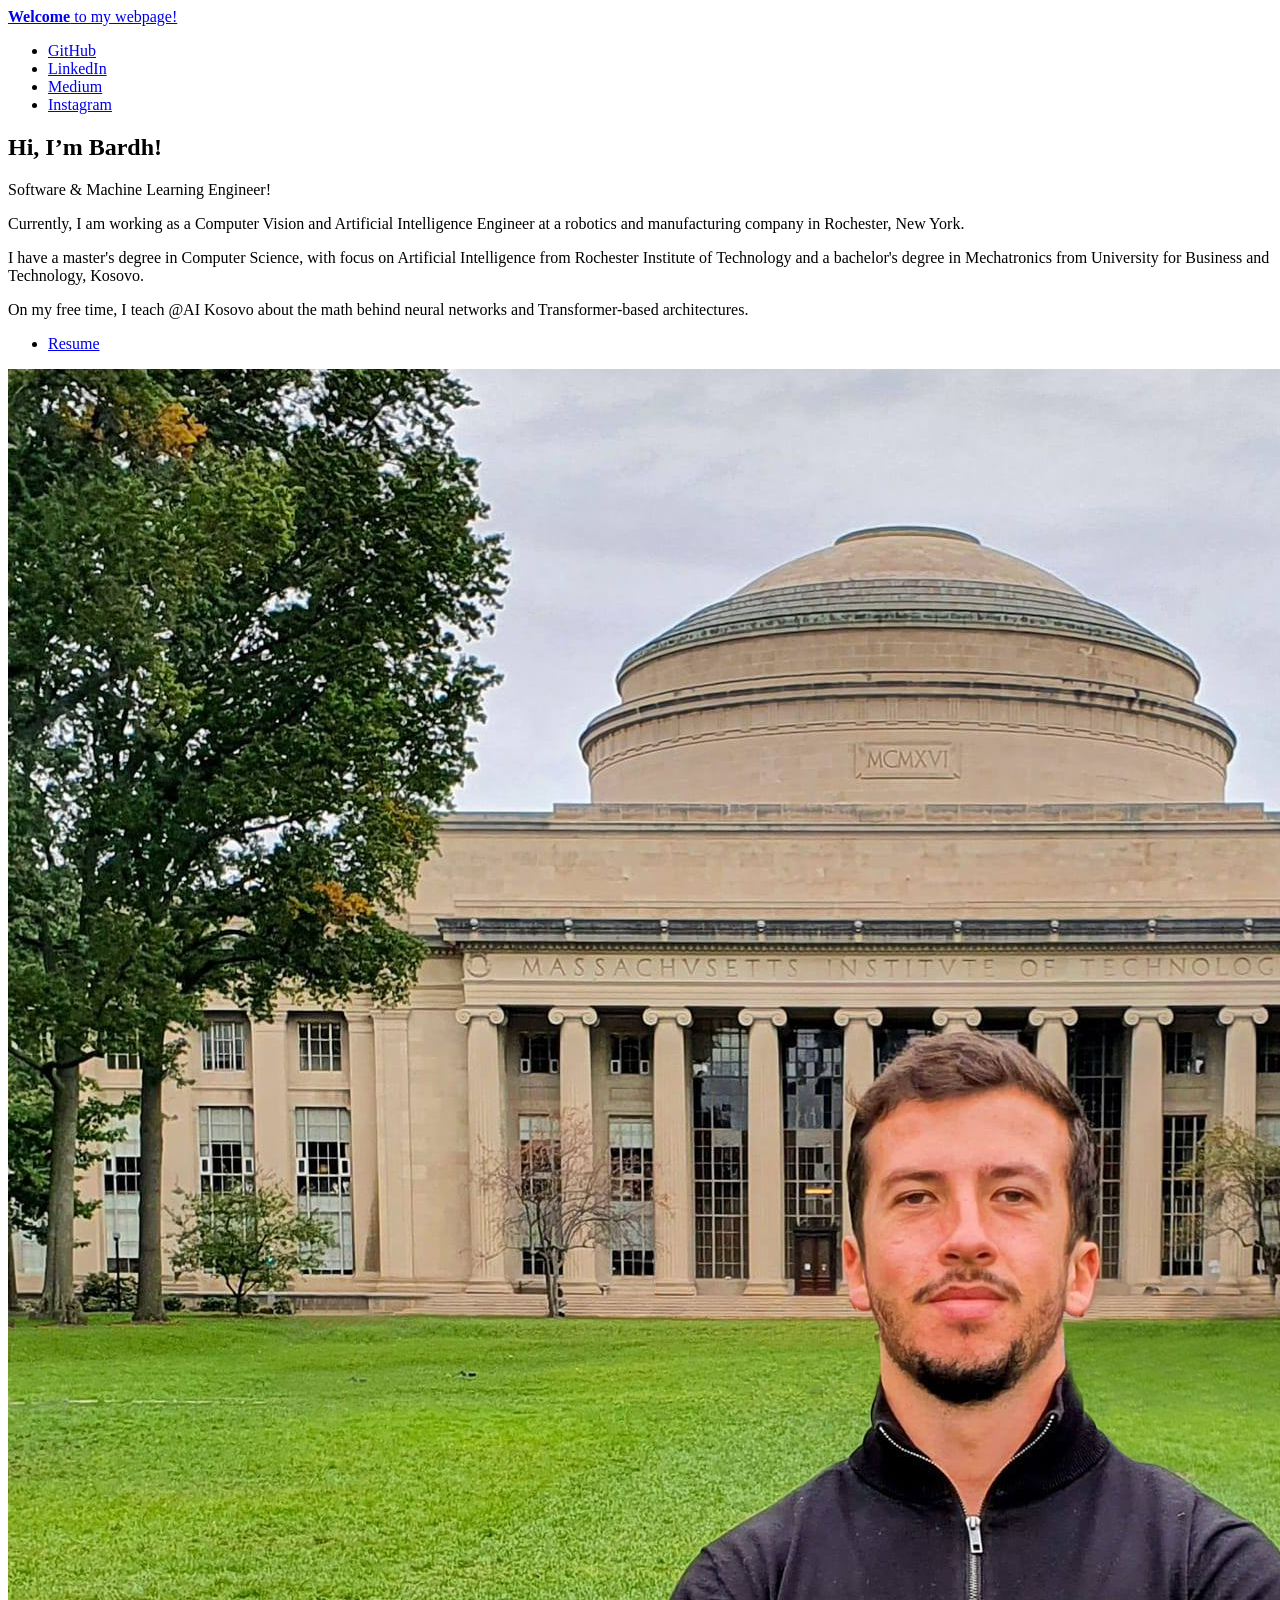
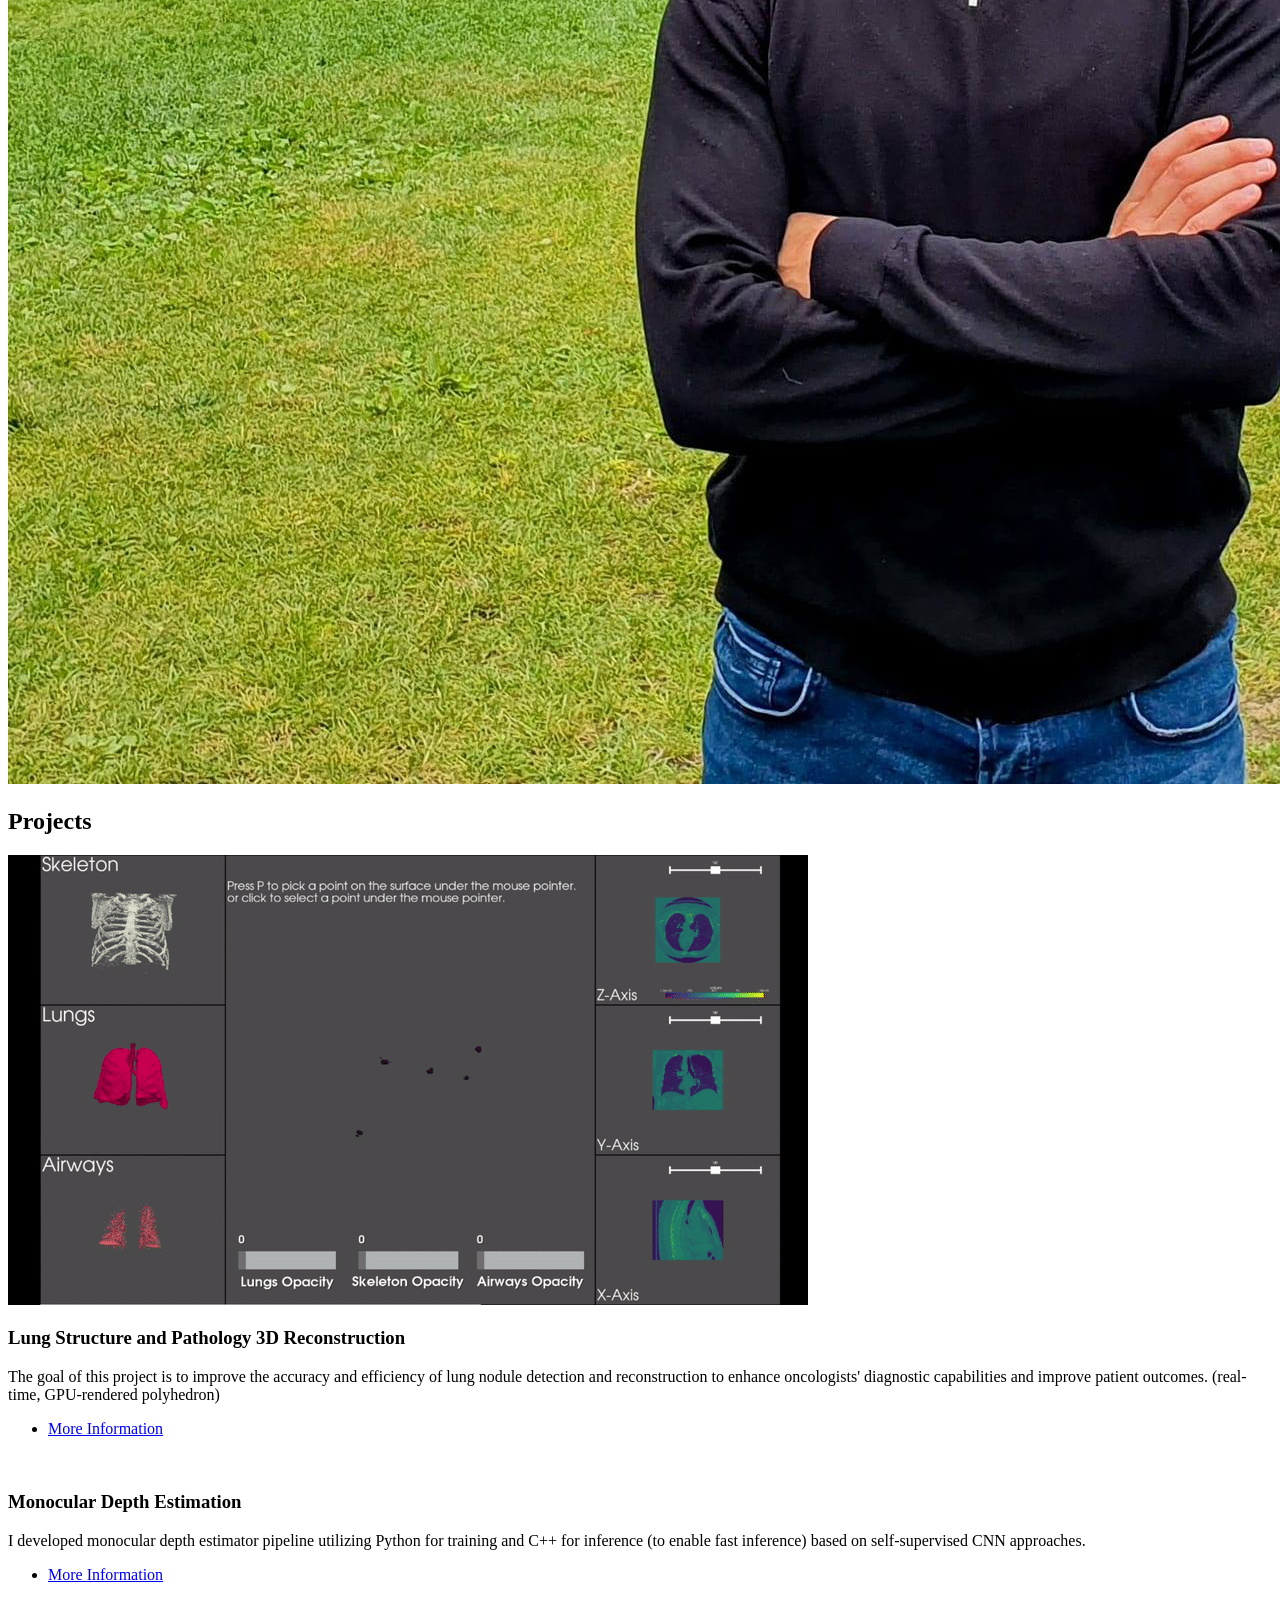
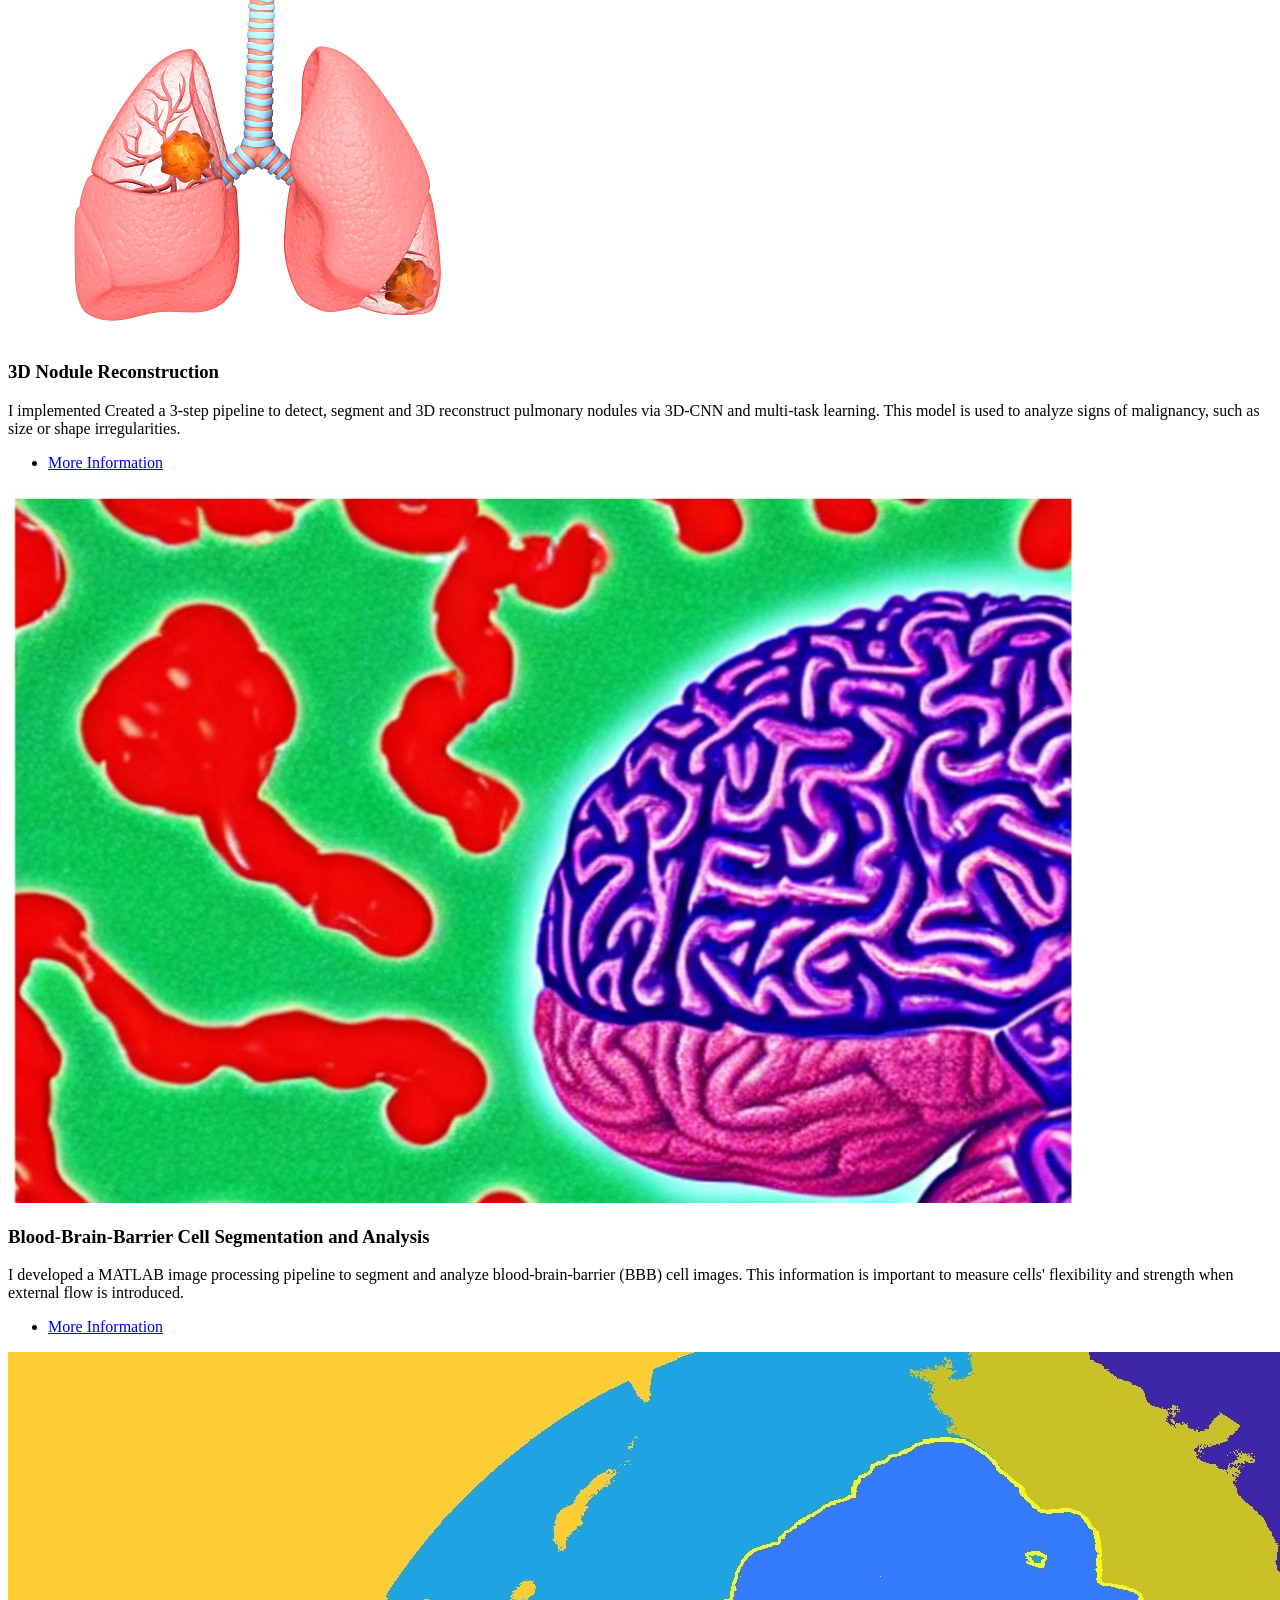
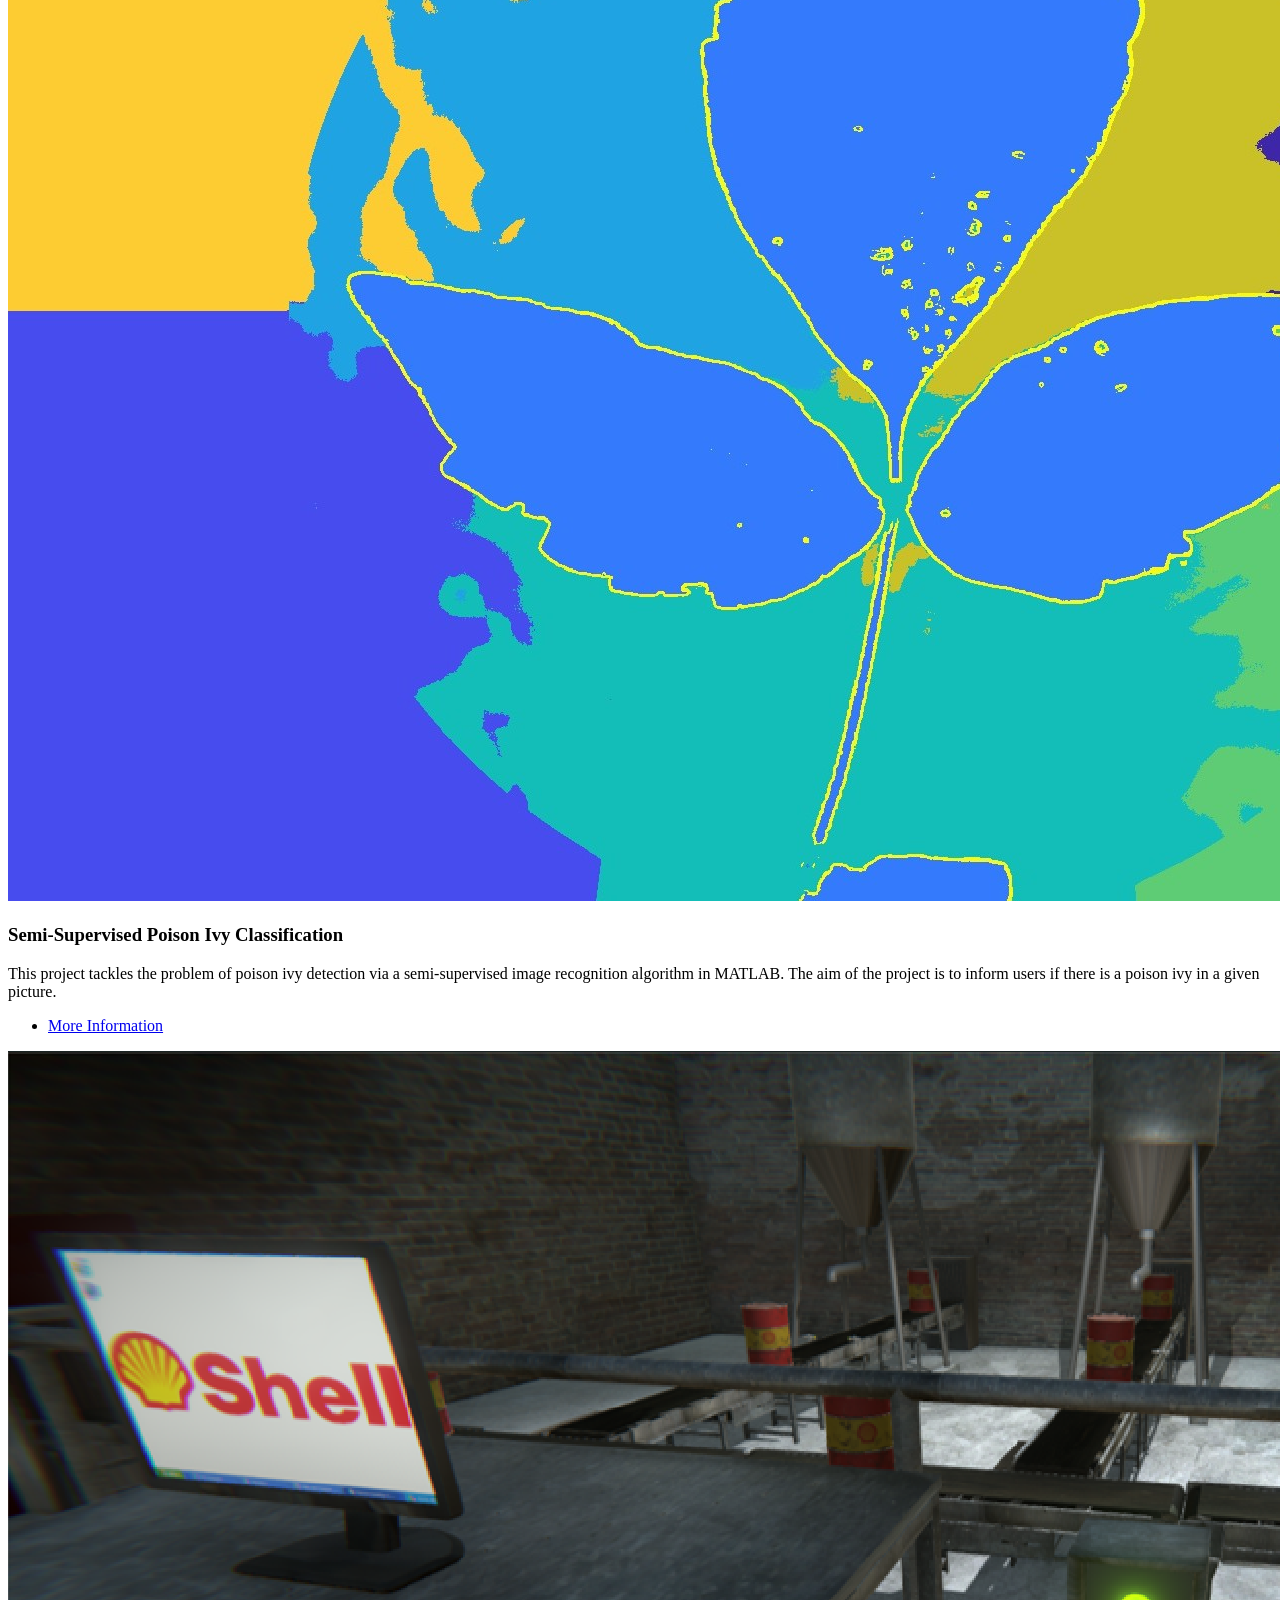
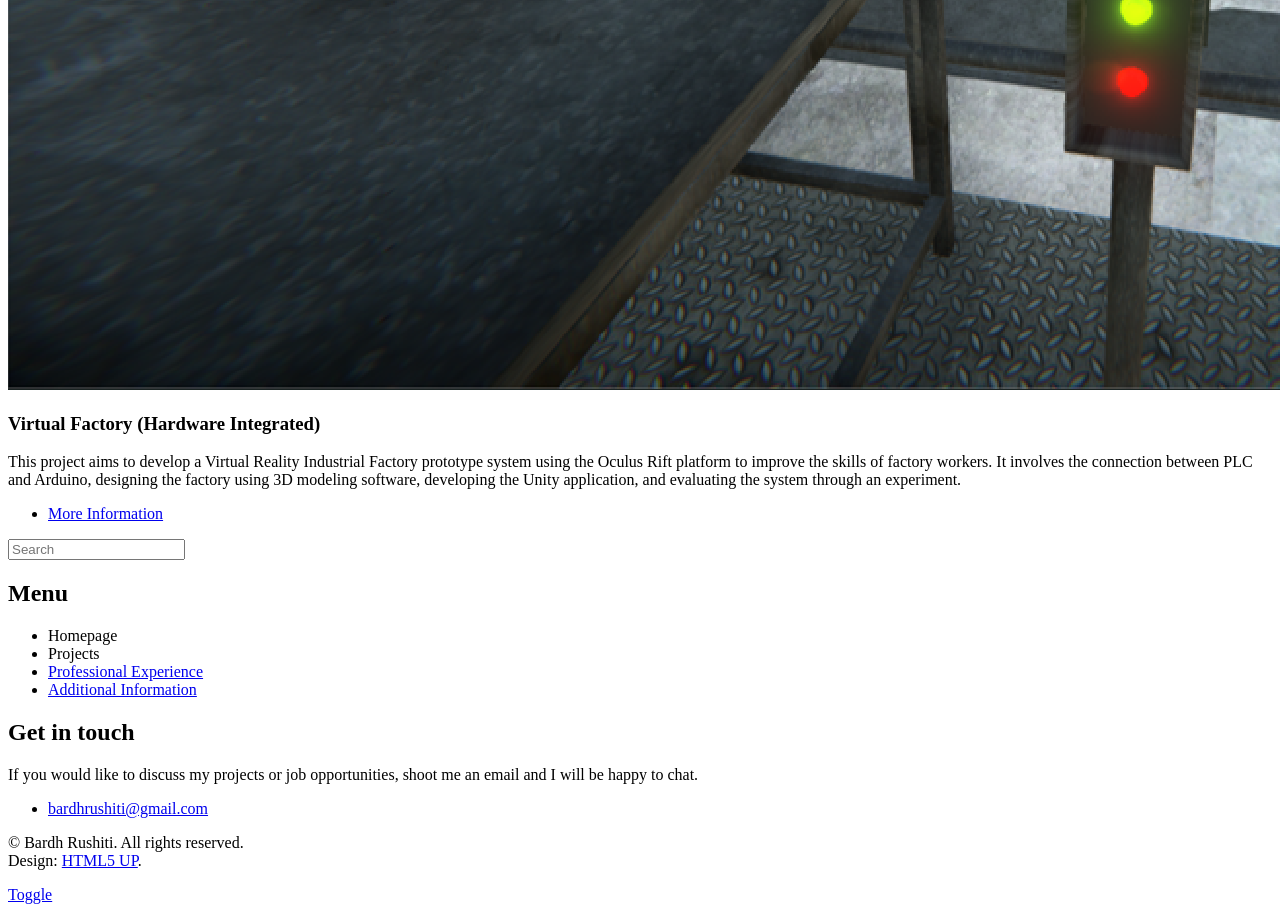
==== commit 31f436b7: "Update index.html" ====
--- a/index.html
+++ b/index.html
@@ -38,9 +38,9 @@
 											<h1>Hi, I’m Bardh!</h1>
 											<p>Software & Machine Learning Engineer!</p>
 										</header> 
-										<p>I am a Computer Vision and Artificial Intelligence Engineer at a robotics and manufacturing company in Rochester, New York.</p>
+										<p>Currently, I am working as a Computer Vision and Artificial Intelligence Engineer at a robotics and manufacturing company in Rochester, New York.</p>
 										<p>I have a master's degree in Computer Science, with focus on Artificial Intelligence from Rochester Institute of Technology and a bachelor's degree in Mechatronics from University for Business and Technology, Kosovo. </p>
-										<p>My dream is to help individuals and businessnes to design, develop, and deploy intelligent solutions into their products & services. </p>
+										<p>On my free time, I teach @AI Kosovo about the math behind neural networks and Transformer-based architectures. </p>
 										<ul class="actions">
 											<li><a href="https://docs.google.com/document/d/1WVP5bgJP1AUZzUnObUvPOJ8YiarESwQN/edit?usp=sharing&ouid=109265868321544827915&rtpof=true&sd=true" class="button big">Resume</a></li>
 										</ul>
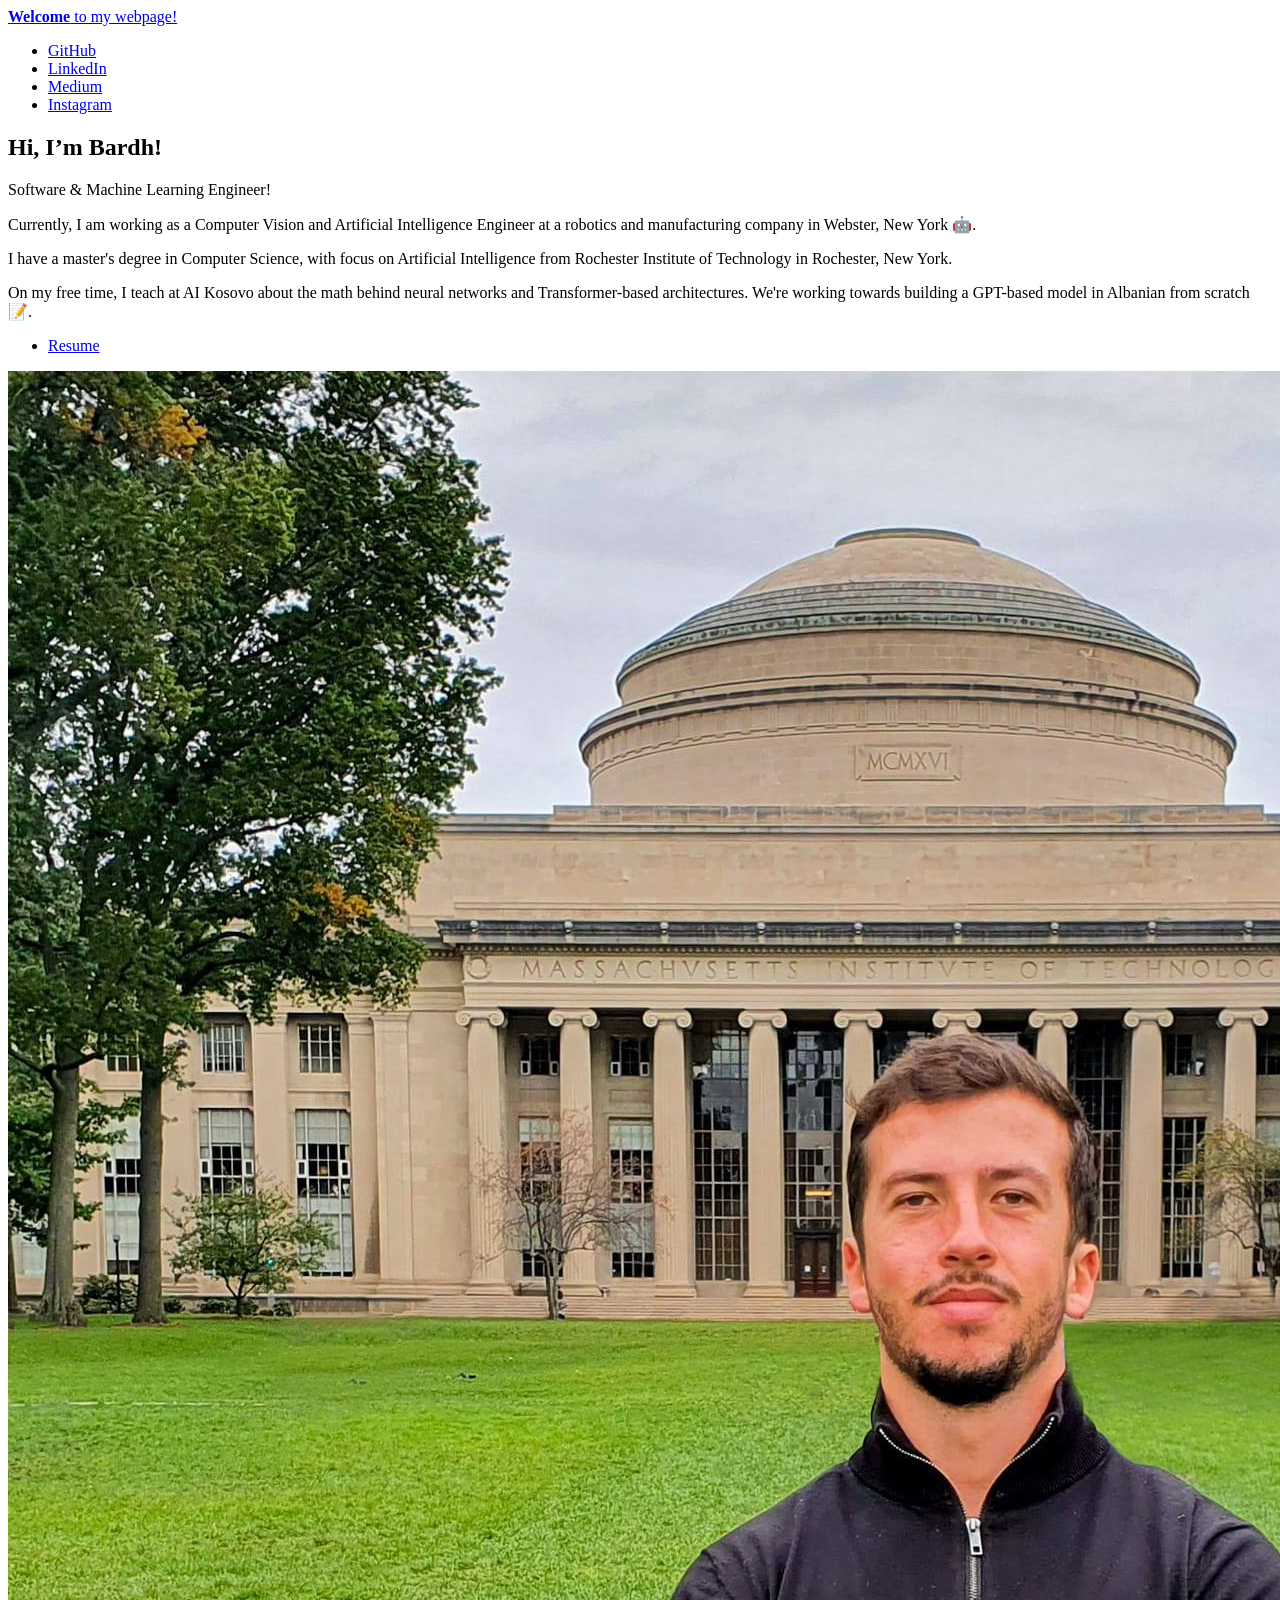
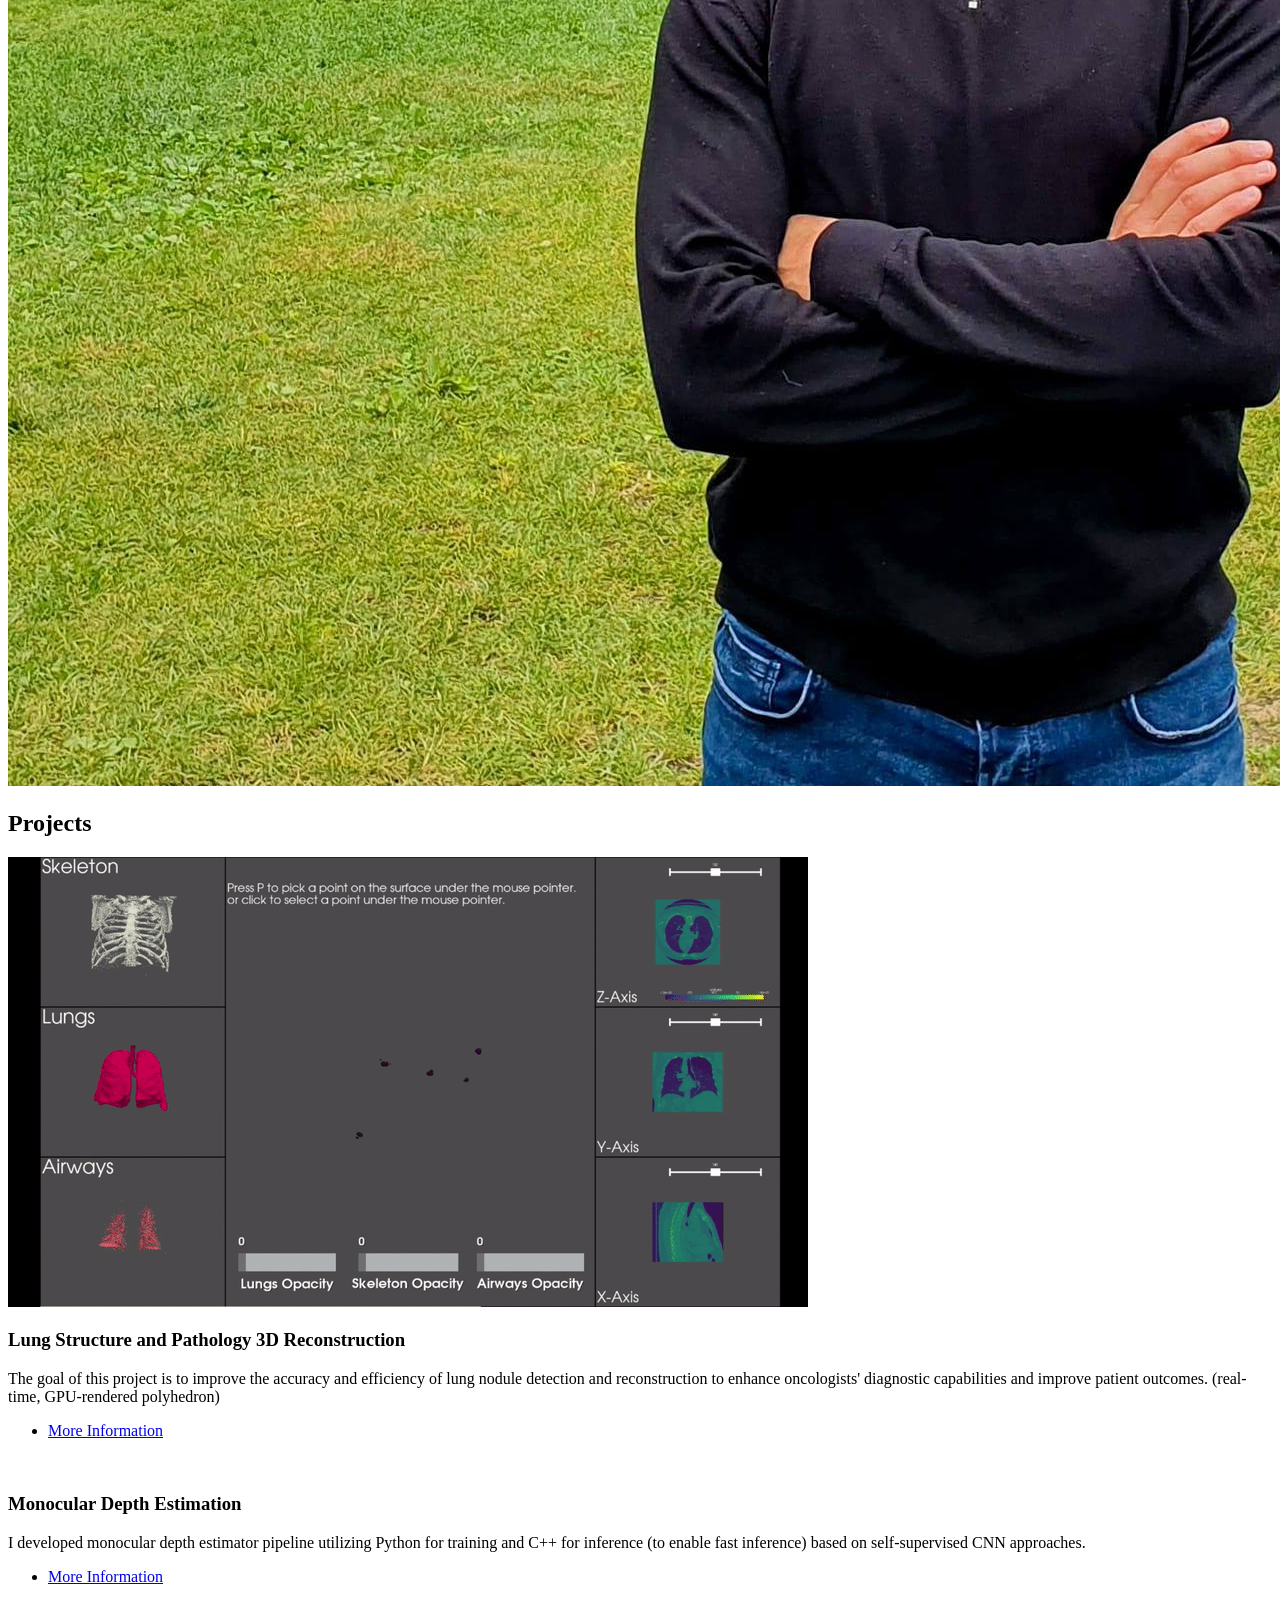
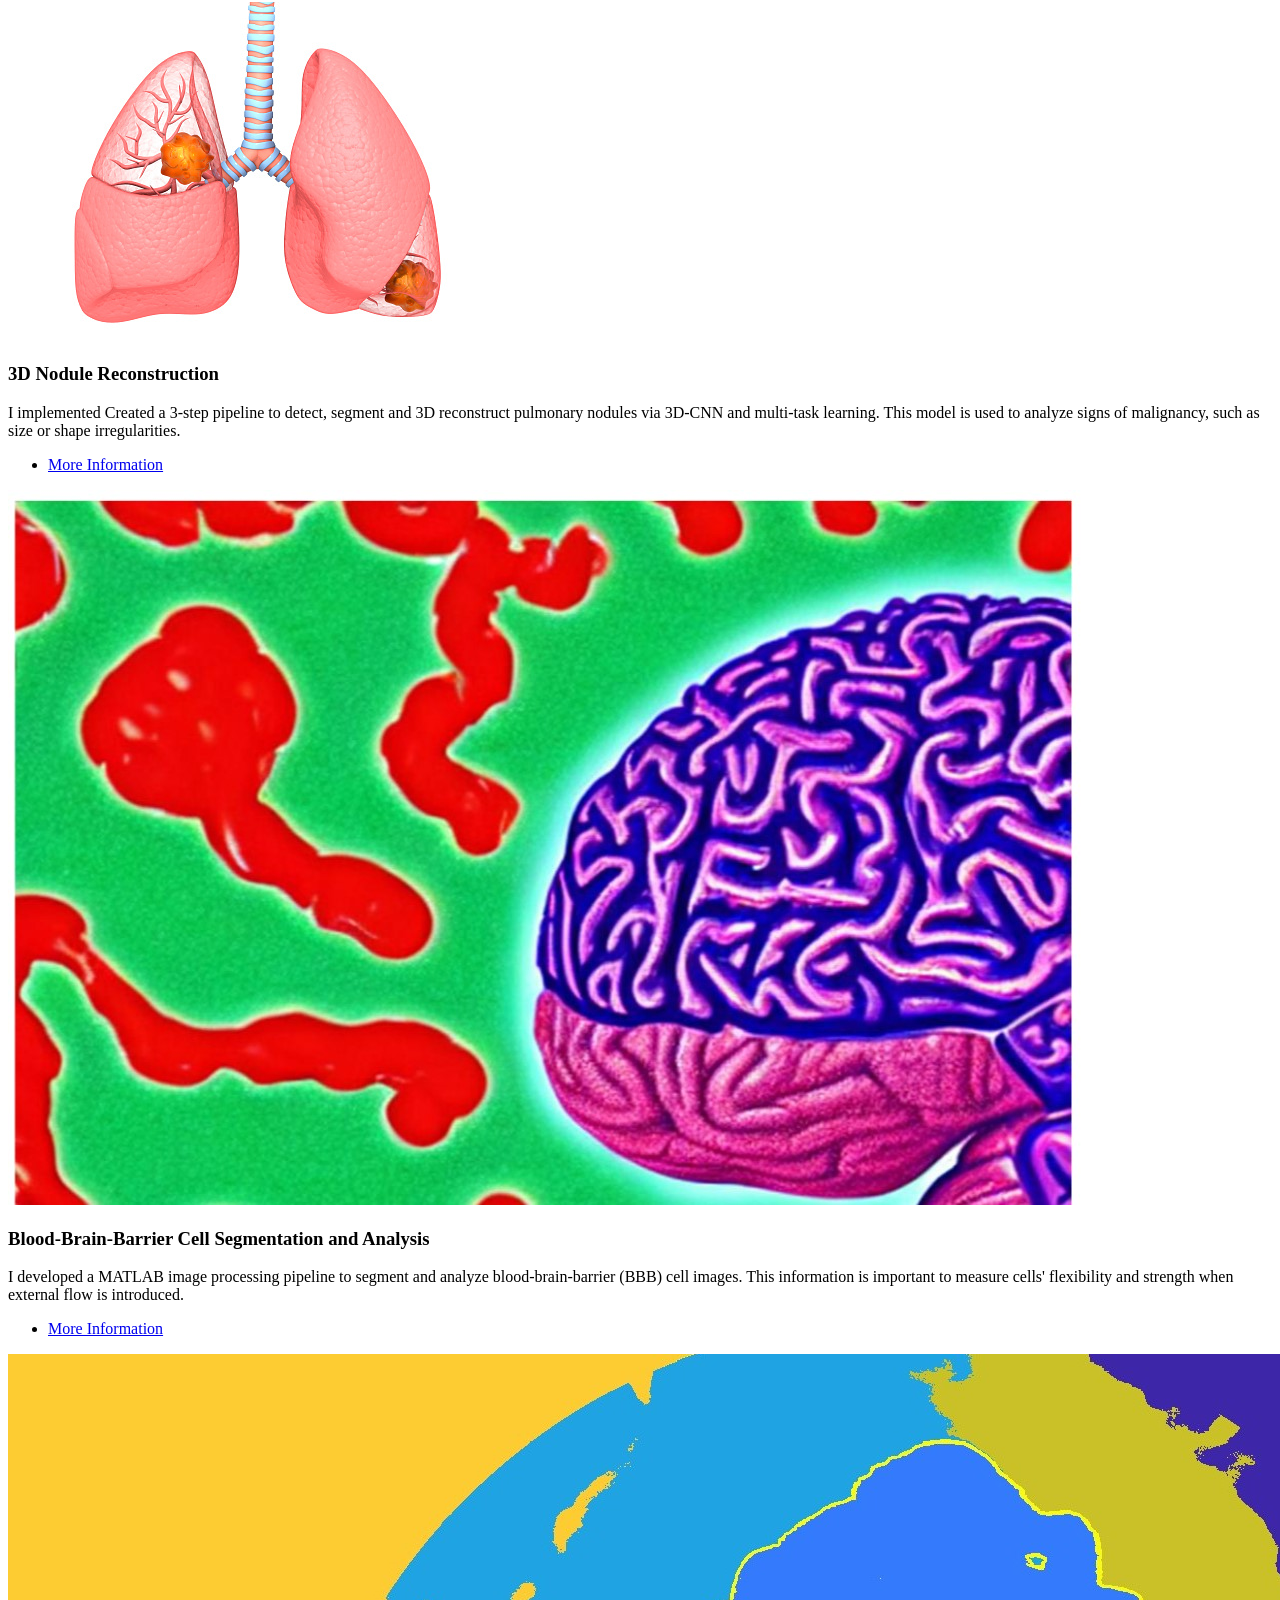
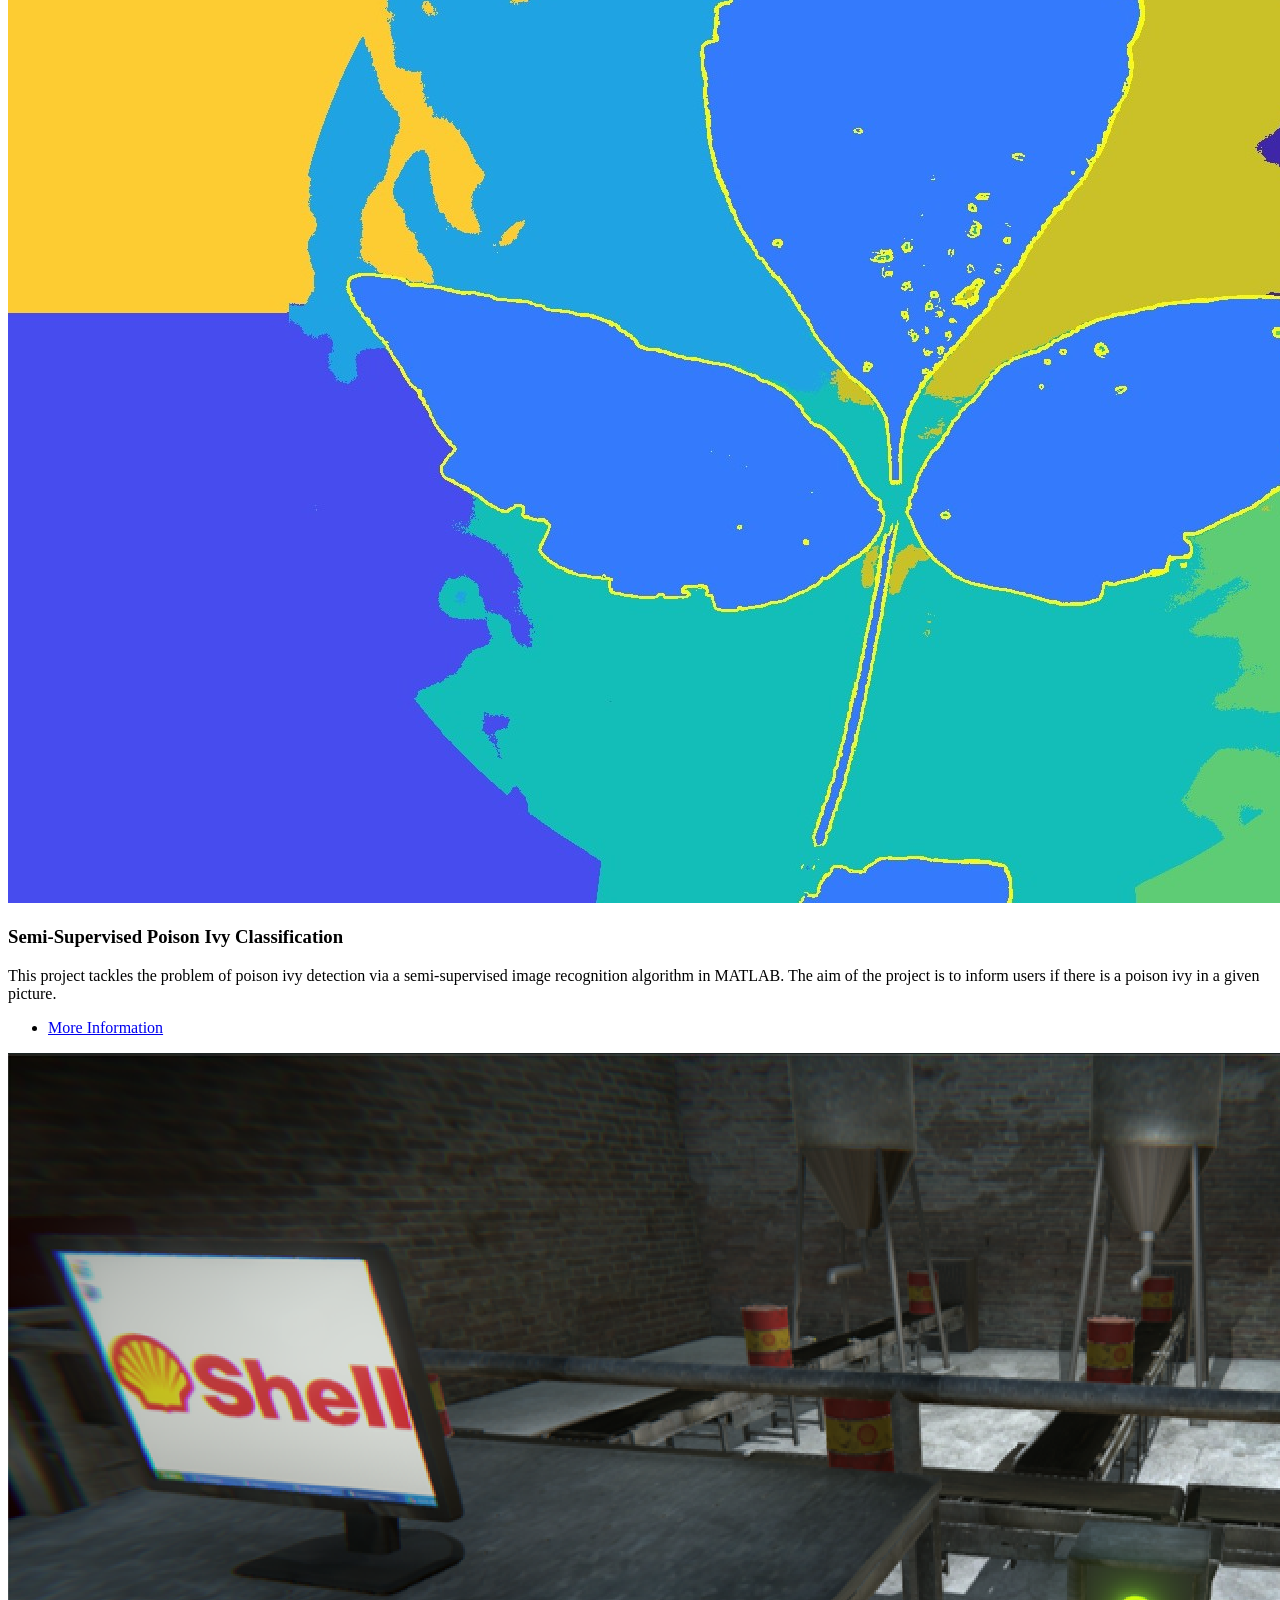
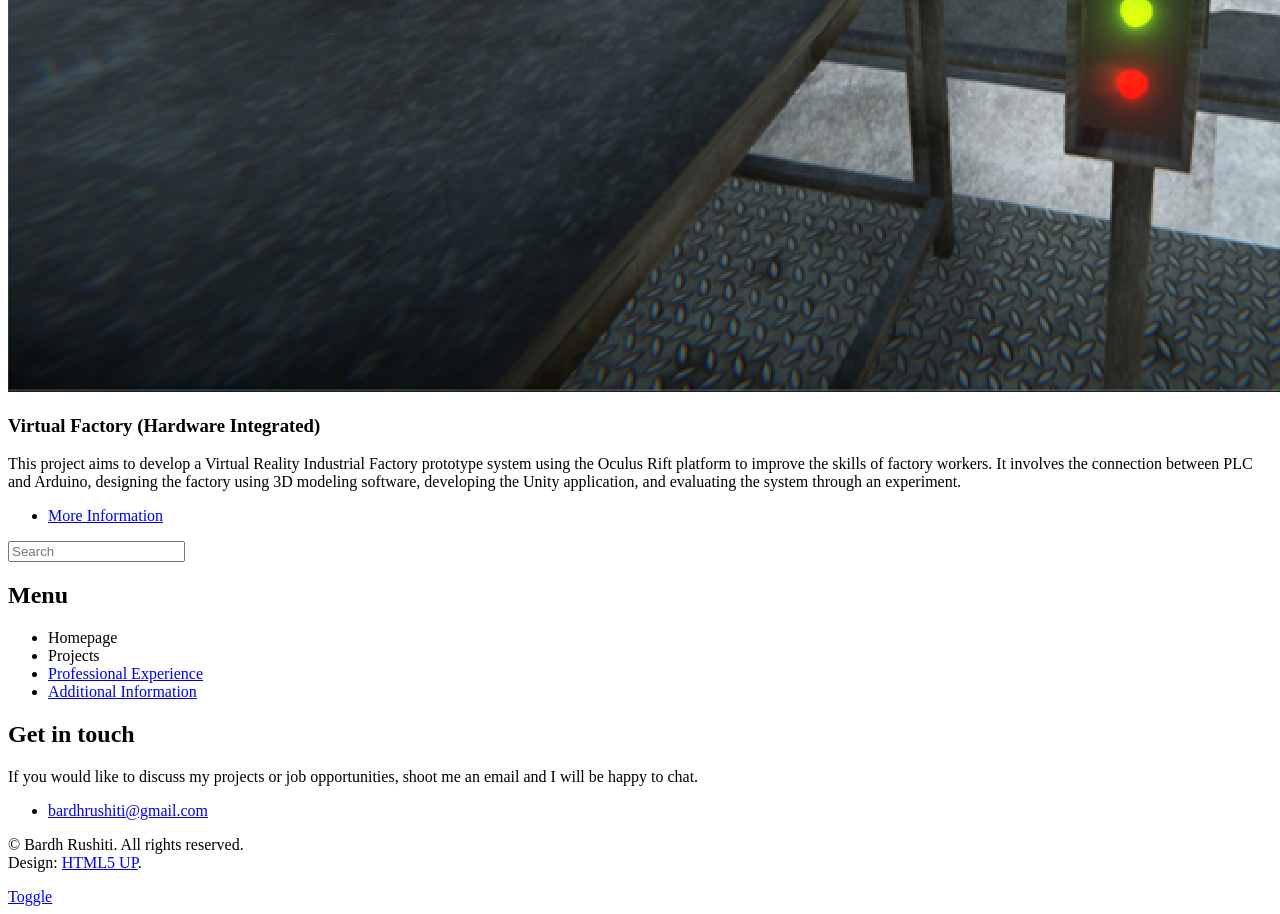
==== commit d242b776: "Update index.html" ====
--- a/index.html
+++ b/index.html
@@ -38,9 +38,9 @@
 											<h1>Hi, I’m Bardh!</h1>
 											<p>Software & Machine Learning Engineer!</p>
 										</header> 
-										<p>Currently, I am working as a Computer Vision and Artificial Intelligence Engineer at a robotics and manufacturing company in Rochester, New York.</p>
-										<p>I have a master's degree in Computer Science, with focus on Artificial Intelligence from Rochester Institute of Technology and a bachelor's degree in Mechatronics from University for Business and Technology, Kosovo. </p>
-										<p>On my free time, I teach @AI Kosovo about the math behind neural networks and Transformer-based architectures. </p>
+										<p>Currently, I am working as a Computer Vision and Artificial Intelligence Engineer at a robotics and manufacturing company in Webster, New York 🤖.</p>
+										<p>I have a master's degree in Computer Science, with focus on Artificial Intelligence from Rochester Institute of Technology in Rochester, New York. </p>
+										<p>On my free time, I teach at AI Kosovo about the math behind neural networks and Transformer-based architectures. We're working towards building a GPT-based model in Albanian from scratch 📝. </p>
 										<ul class="actions">
 											<li><a href="https://docs.google.com/document/d/1WVP5bgJP1AUZzUnObUvPOJ8YiarESwQN/edit?usp=sharing&ouid=109265868321544827915&rtpof=true&sd=true" class="button big">Resume</a></li>
 										</ul>
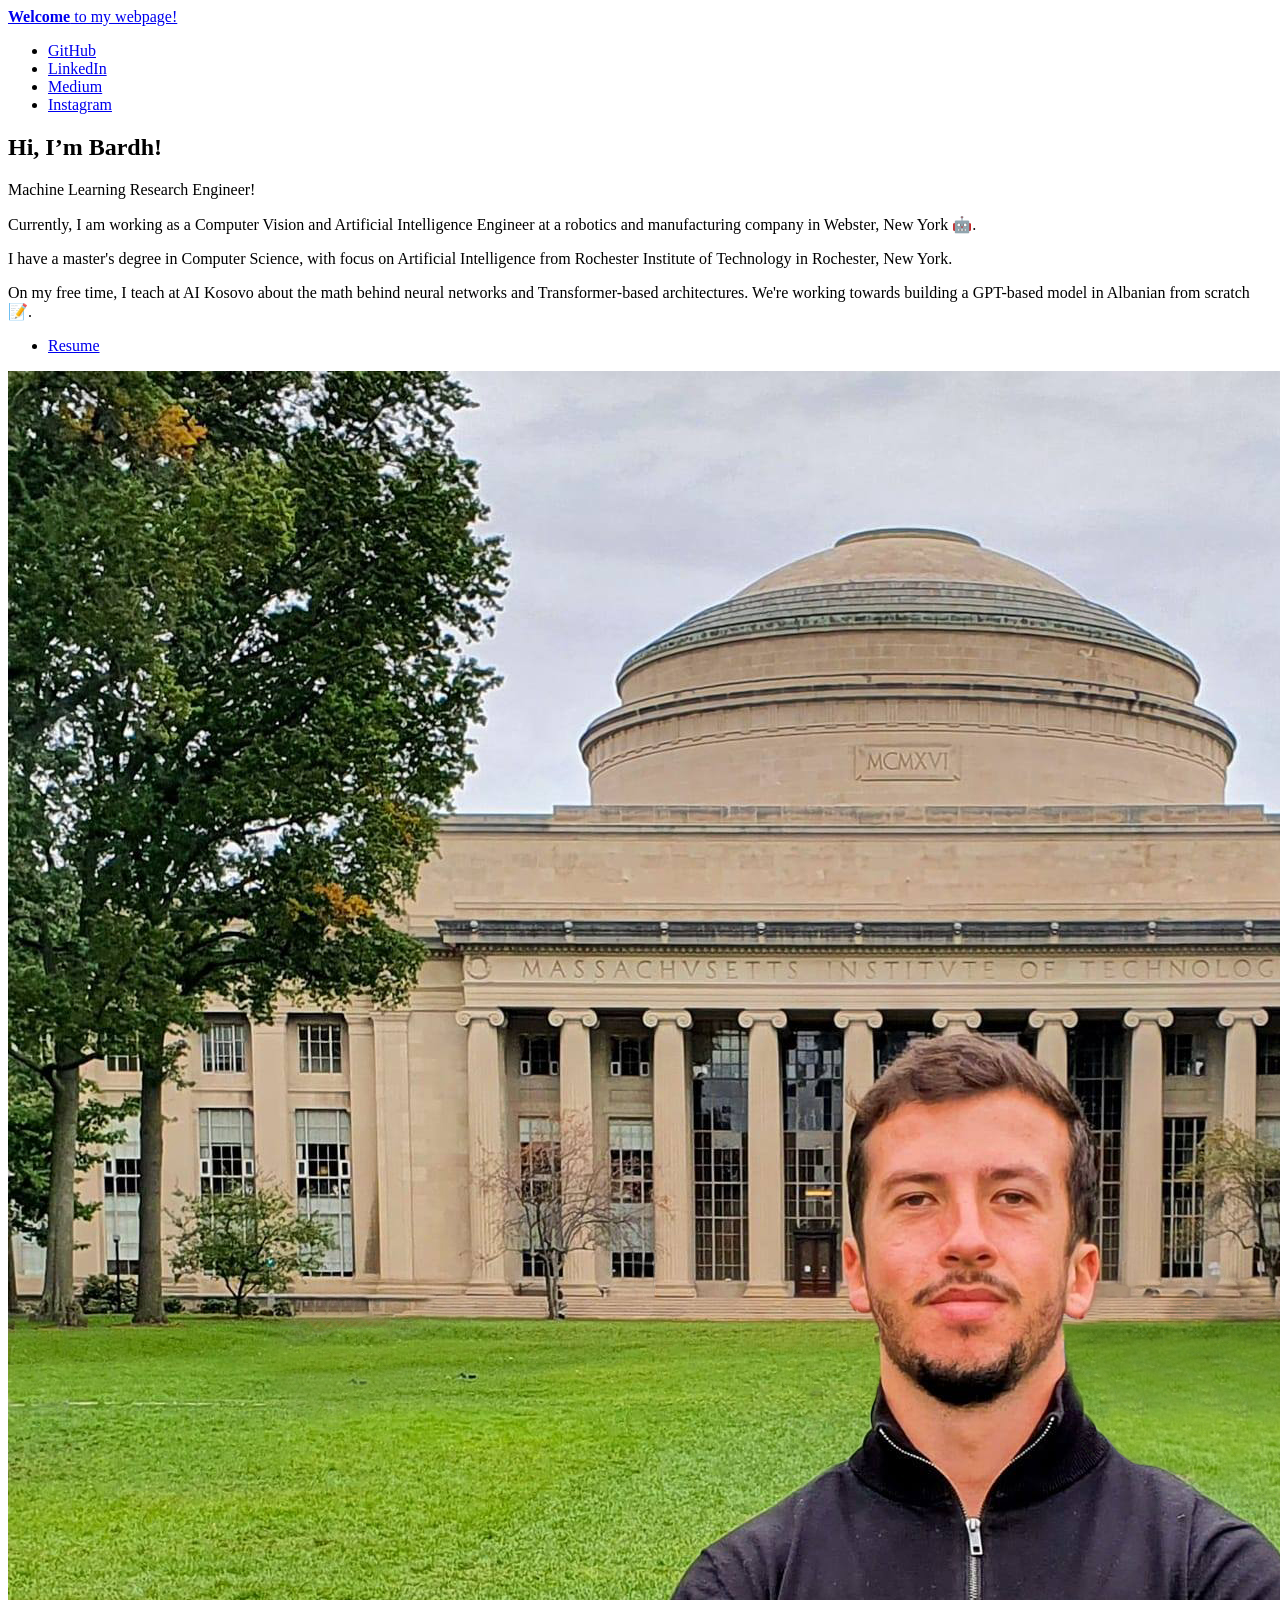
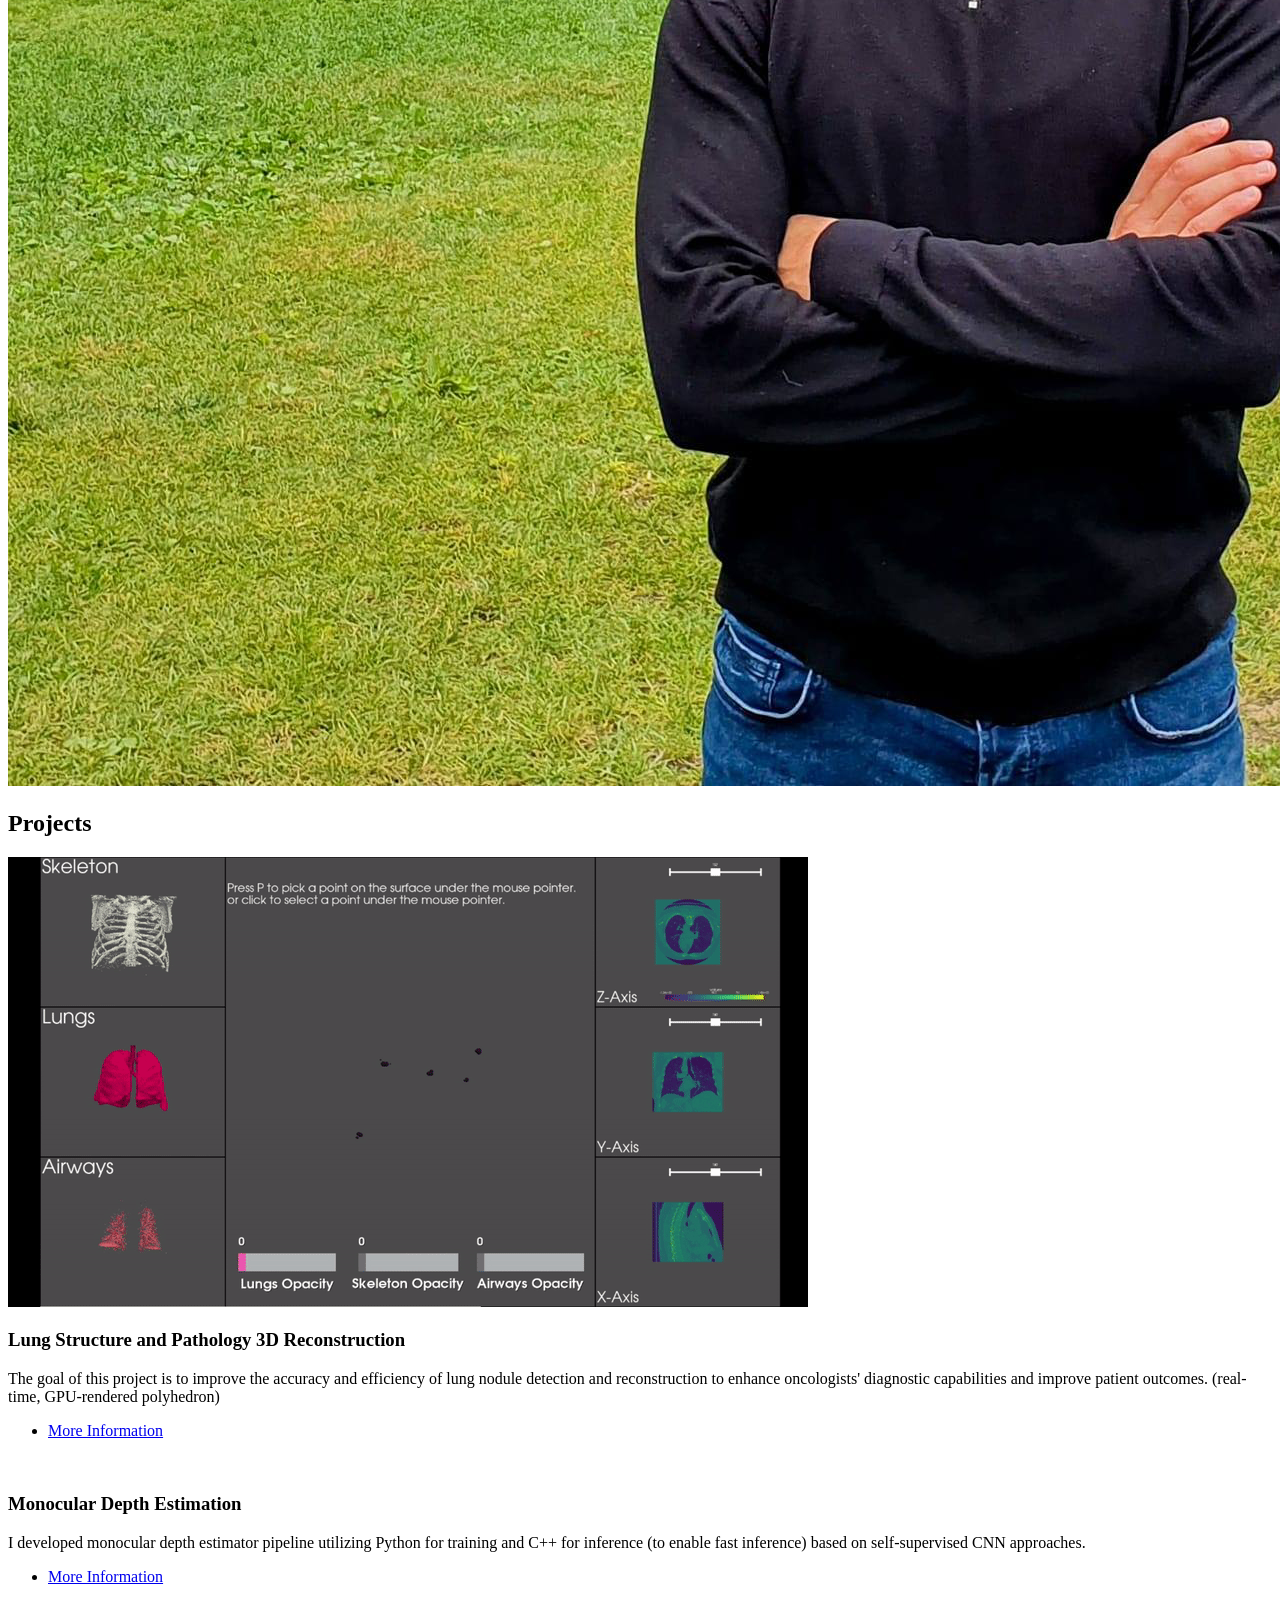
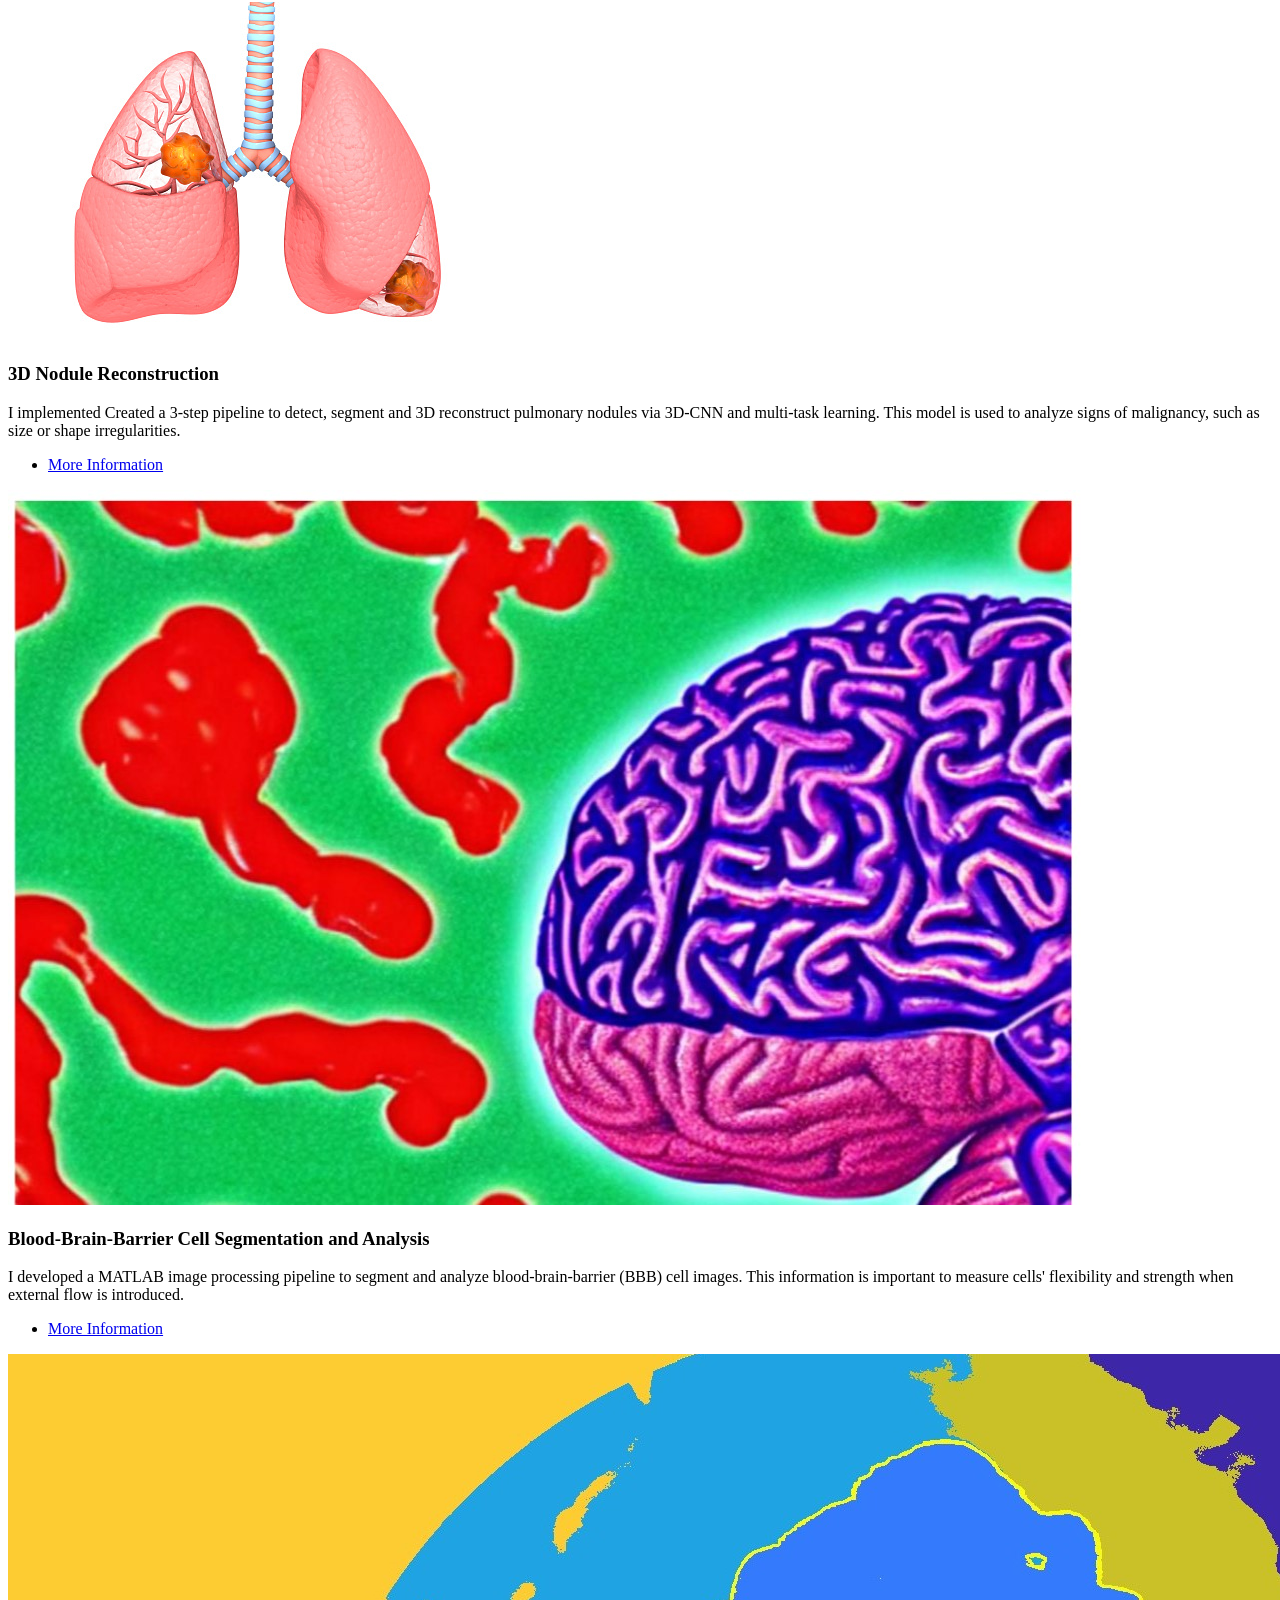
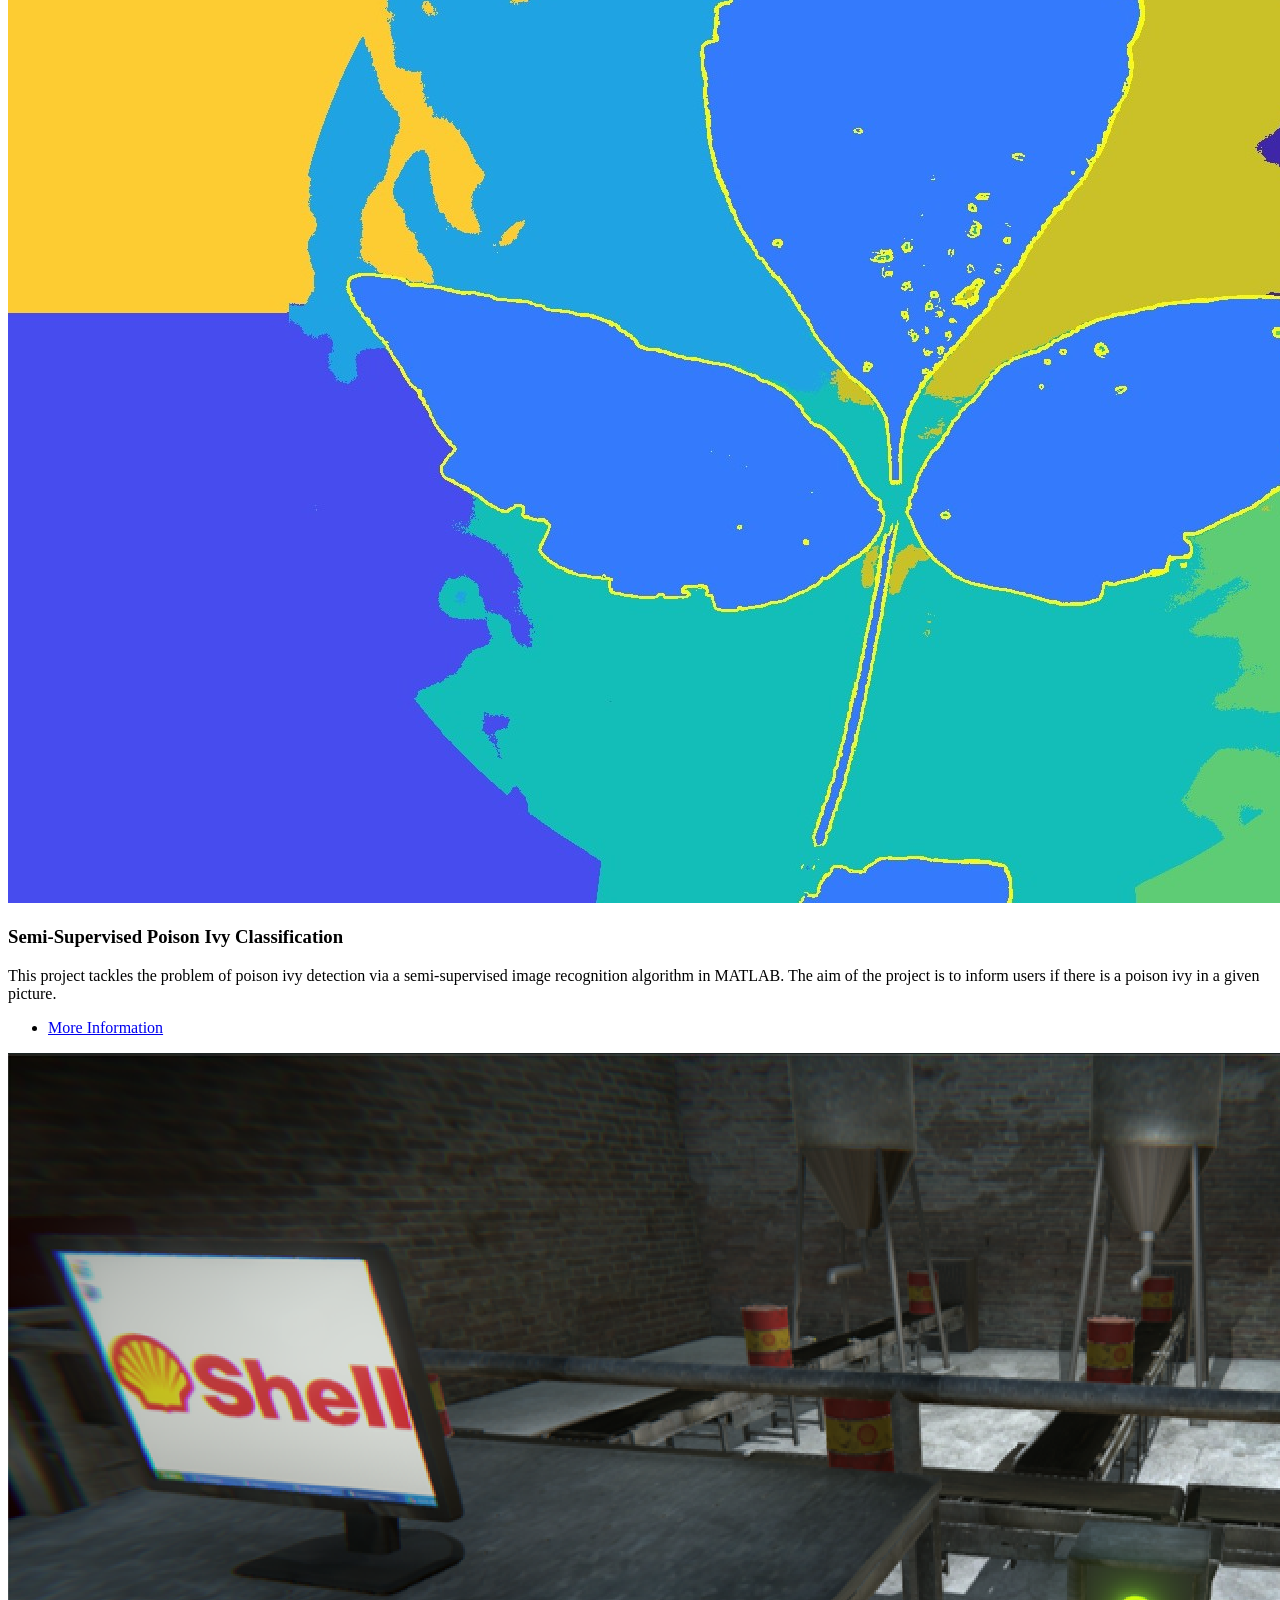
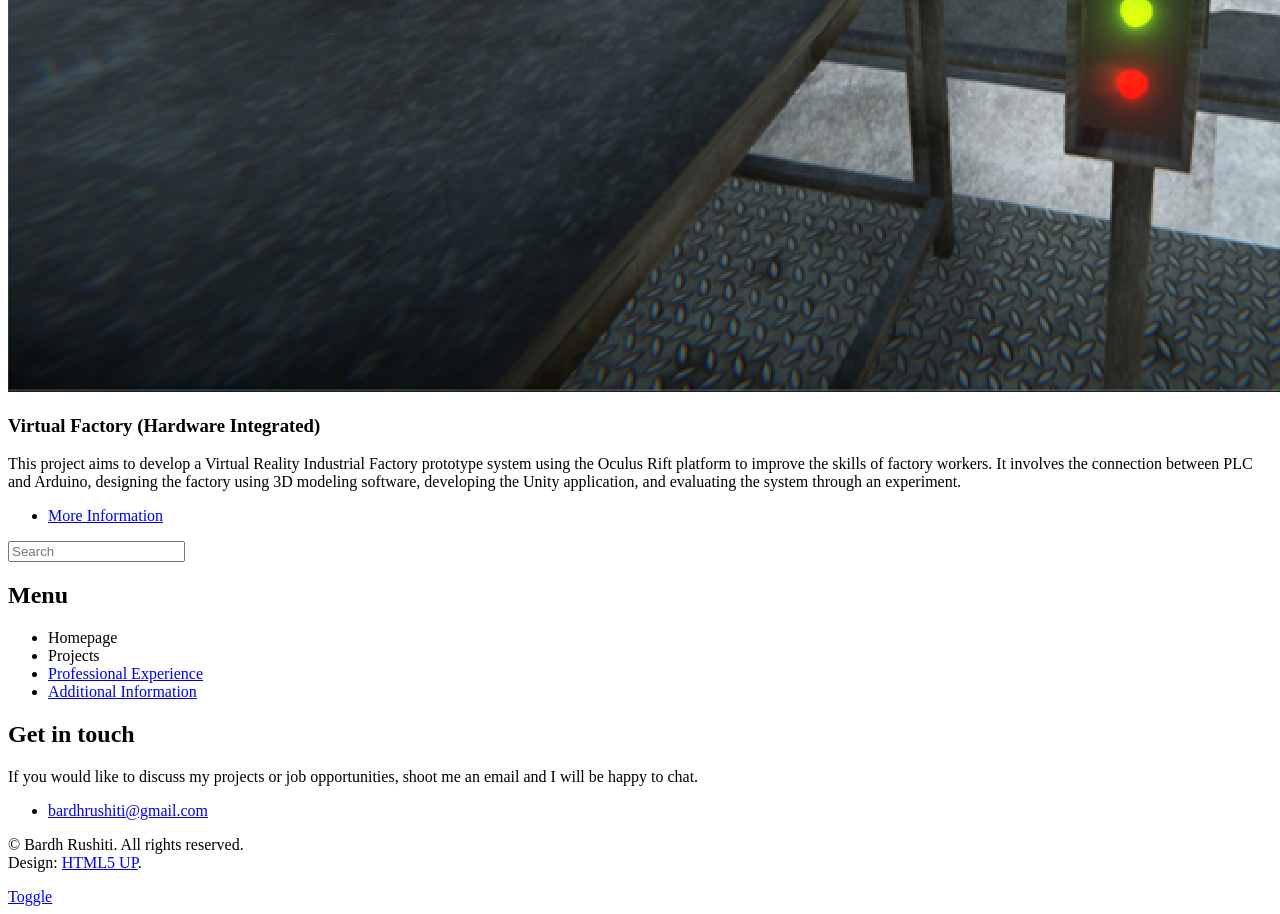
==== commit 47f6a4b8: "Update index.html" ====
--- a/index.html
+++ b/index.html
@@ -36,7 +36,7 @@
 									<div class="content">
 										<header>
 											<h1>Hi, I’m Bardh!</h1>
-											<p>Software & Machine Learning Engineer!</p>
+											<p>Machine Learning Research Engineer!</p>
 										</header> 
 										<p>Currently, I am working as a Computer Vision and Artificial Intelligence Engineer at a robotics and manufacturing company in Webster, New York 🤖.</p>
 										<p>I have a master's degree in Computer Science, with focus on Artificial Intelligence from Rochester Institute of Technology in Rochester, New York. </p>
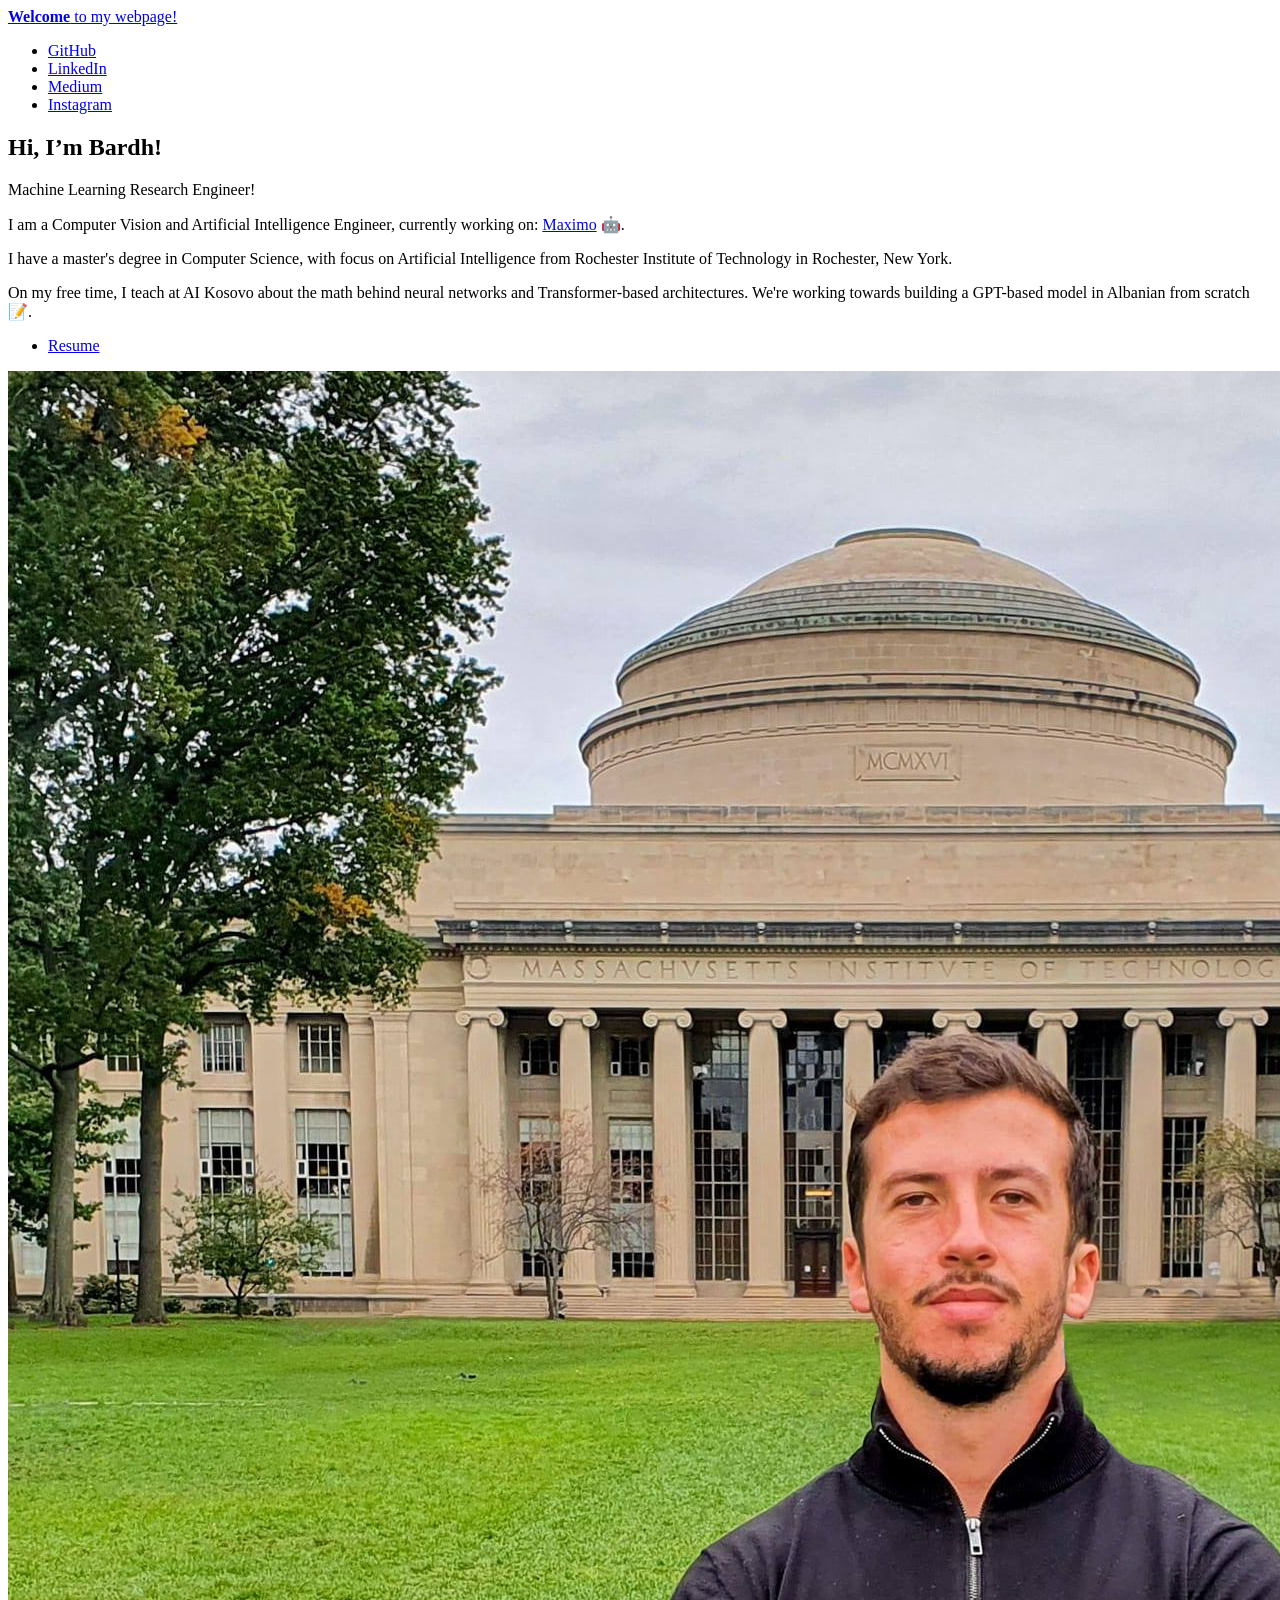
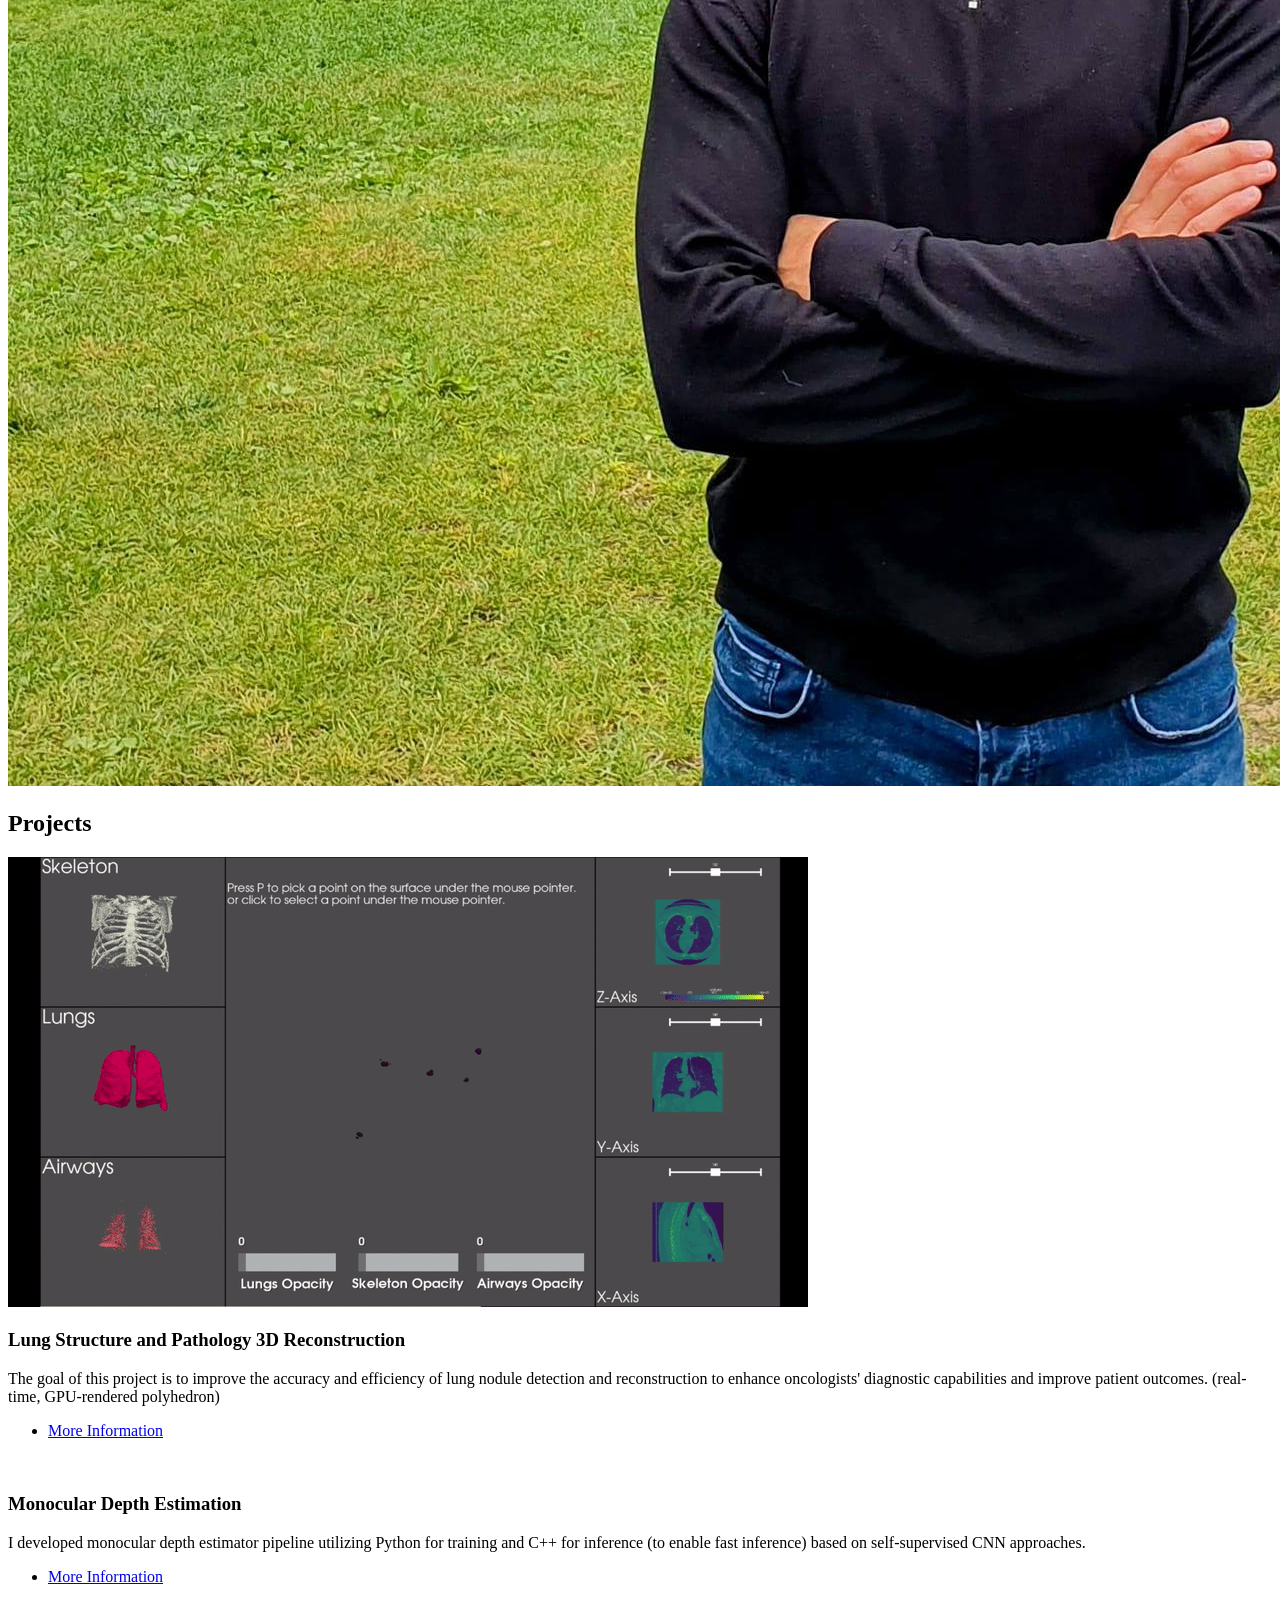
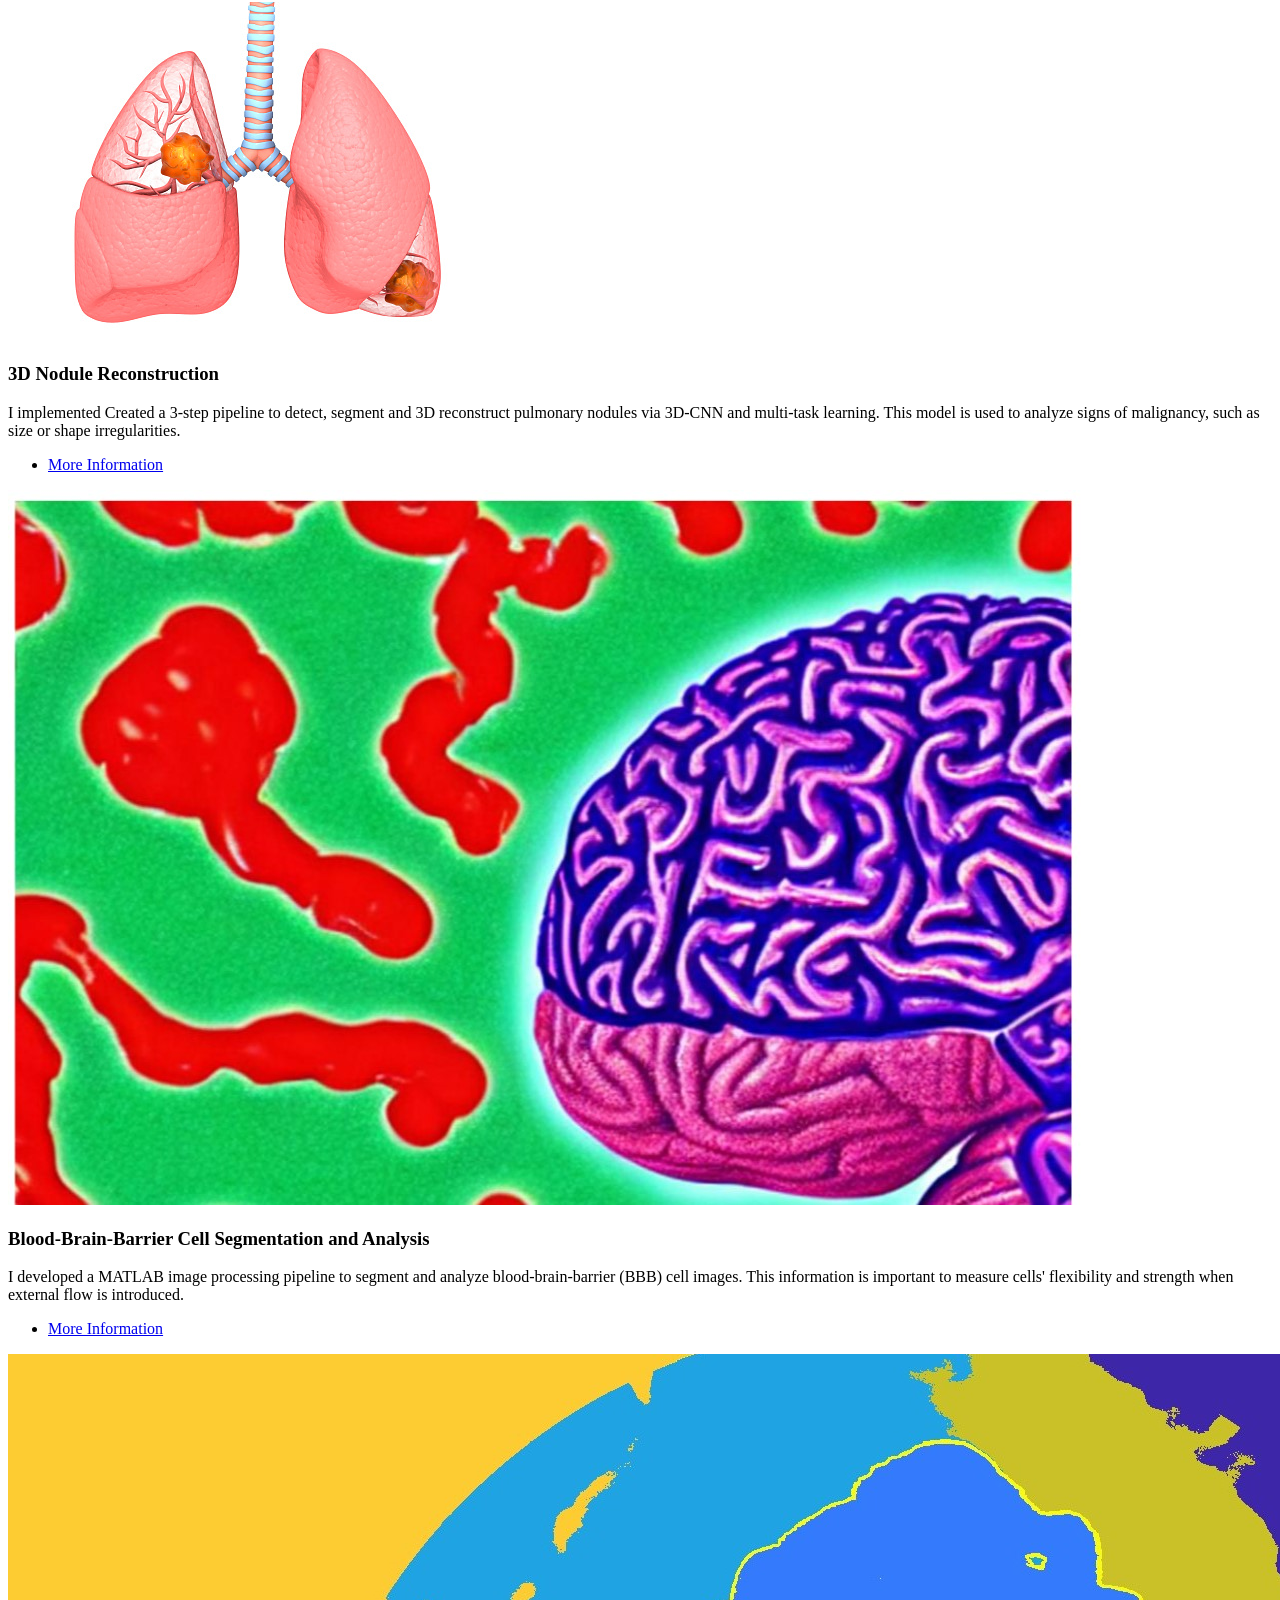
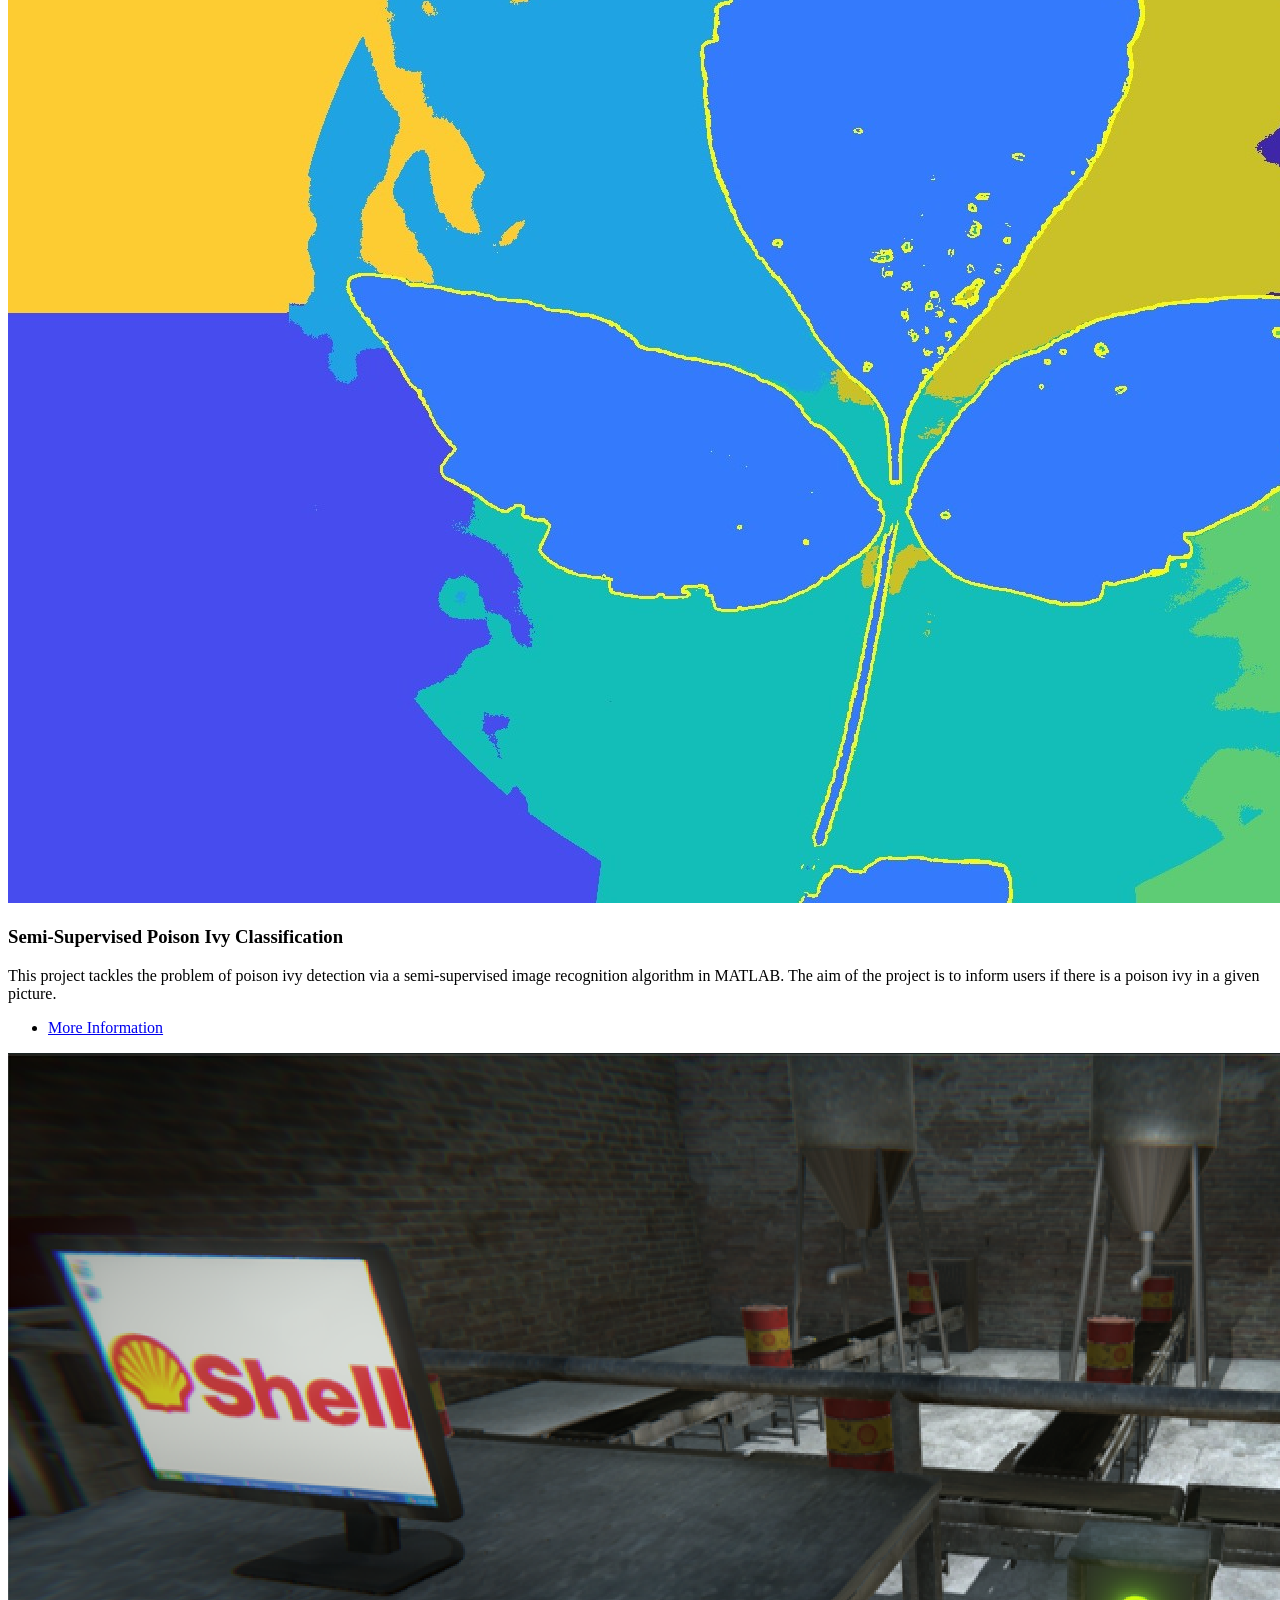
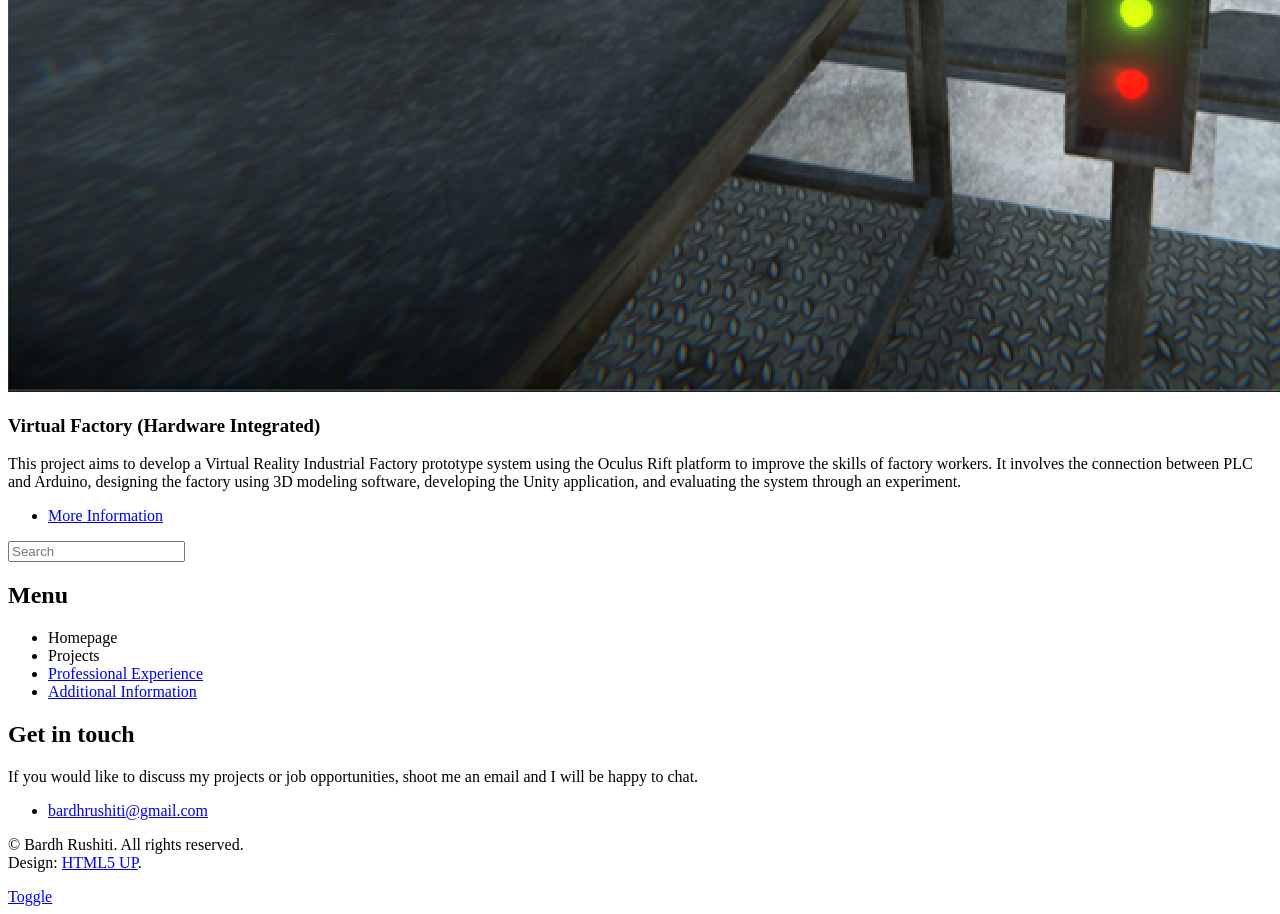
==== commit 35acf630: "Create a link to Maximo and update reference of resume to my personal acc" ====
--- a/index.html
+++ b/index.html
@@ -38,11 +38,11 @@
 											<h1>Hi, I’m Bardh!</h1>
 											<p>Machine Learning Research Engineer!</p>
 										</header> 
-										<p>Currently, I am working as a Computer Vision and Artificial Intelligence Engineer at a robotics and manufacturing company in Webster, New York 🤖.</p>
+										<p>I am a Computer Vision and Artificial Intelligence Engineer, currently working on: <a href="https://www.aes.com/maximo">Maximo</a> 🤖.</p>
 										<p>I have a master's degree in Computer Science, with focus on Artificial Intelligence from Rochester Institute of Technology in Rochester, New York. </p>
 										<p>On my free time, I teach at AI Kosovo about the math behind neural networks and Transformer-based architectures. We're working towards building a GPT-based model in Albanian from scratch 📝. </p>
 										<ul class="actions">
-											<li><a href="https://docs.google.com/document/d/1WVP5bgJP1AUZzUnObUvPOJ8YiarESwQN/edit?usp=sharing&ouid=109265868321544827915&rtpof=true&sd=true" class="button big">Resume</a></li>
+											<li><a href="https://docs.google.com/document/d/1wgLDcxrr907tSgsSgtT9N5MiZO521K0a/edit?usp=sharing&ouid=115334049031435882876&rtpof=true&sd=true" class="button big">Resume</a></li>
 										</ul>
 									</div>
 									<span class="image object">
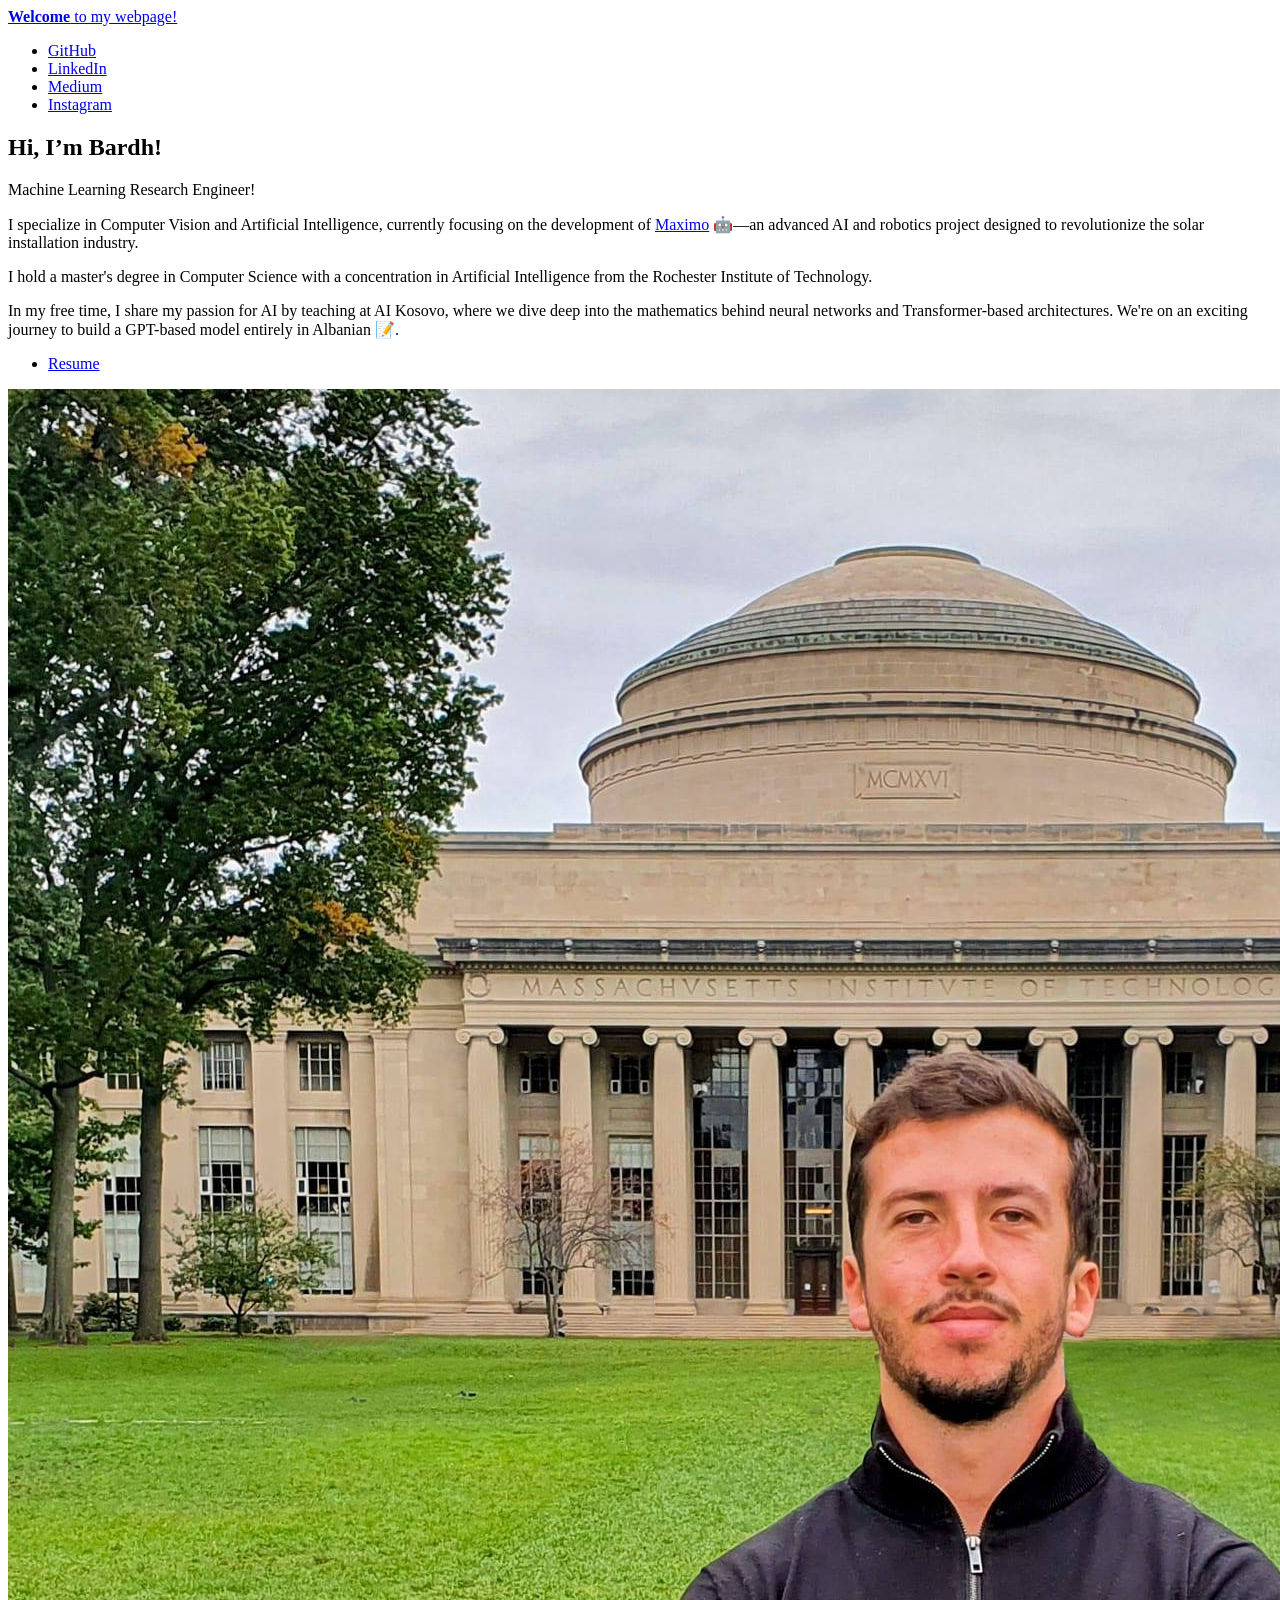
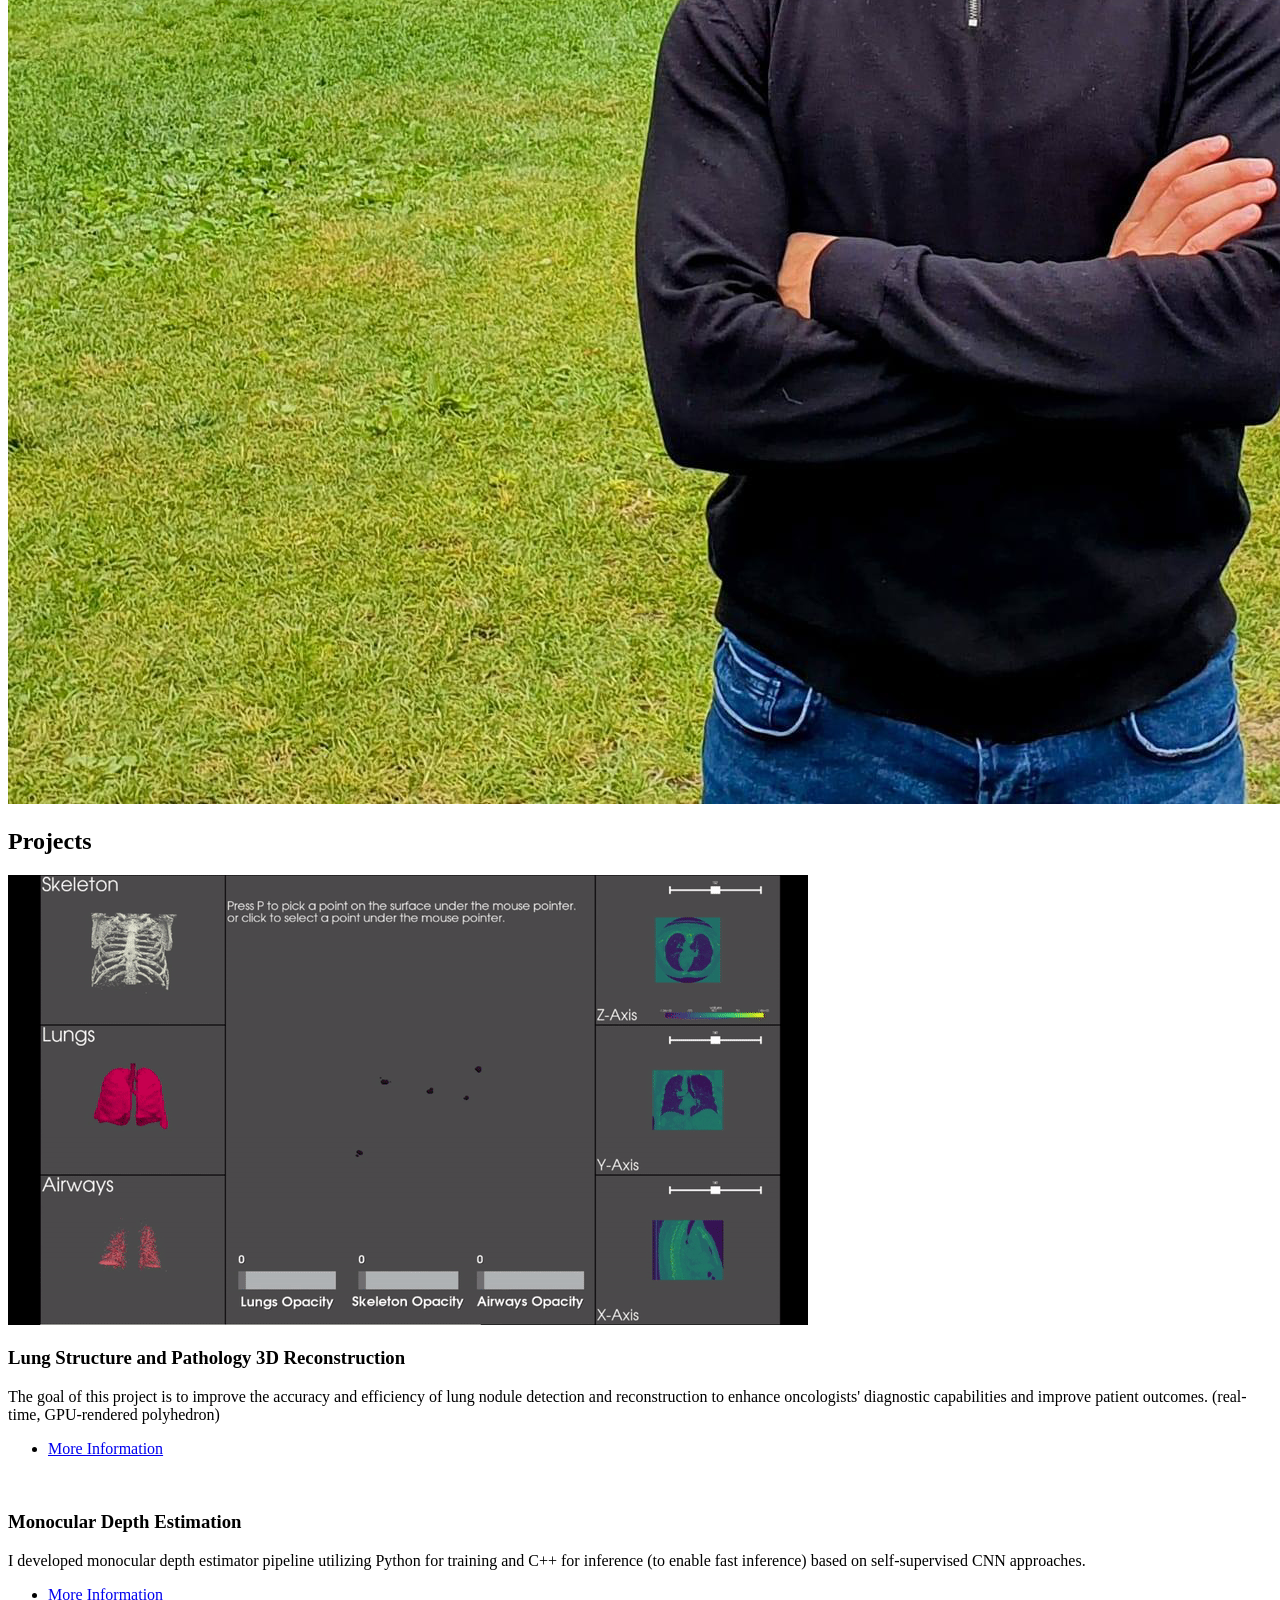
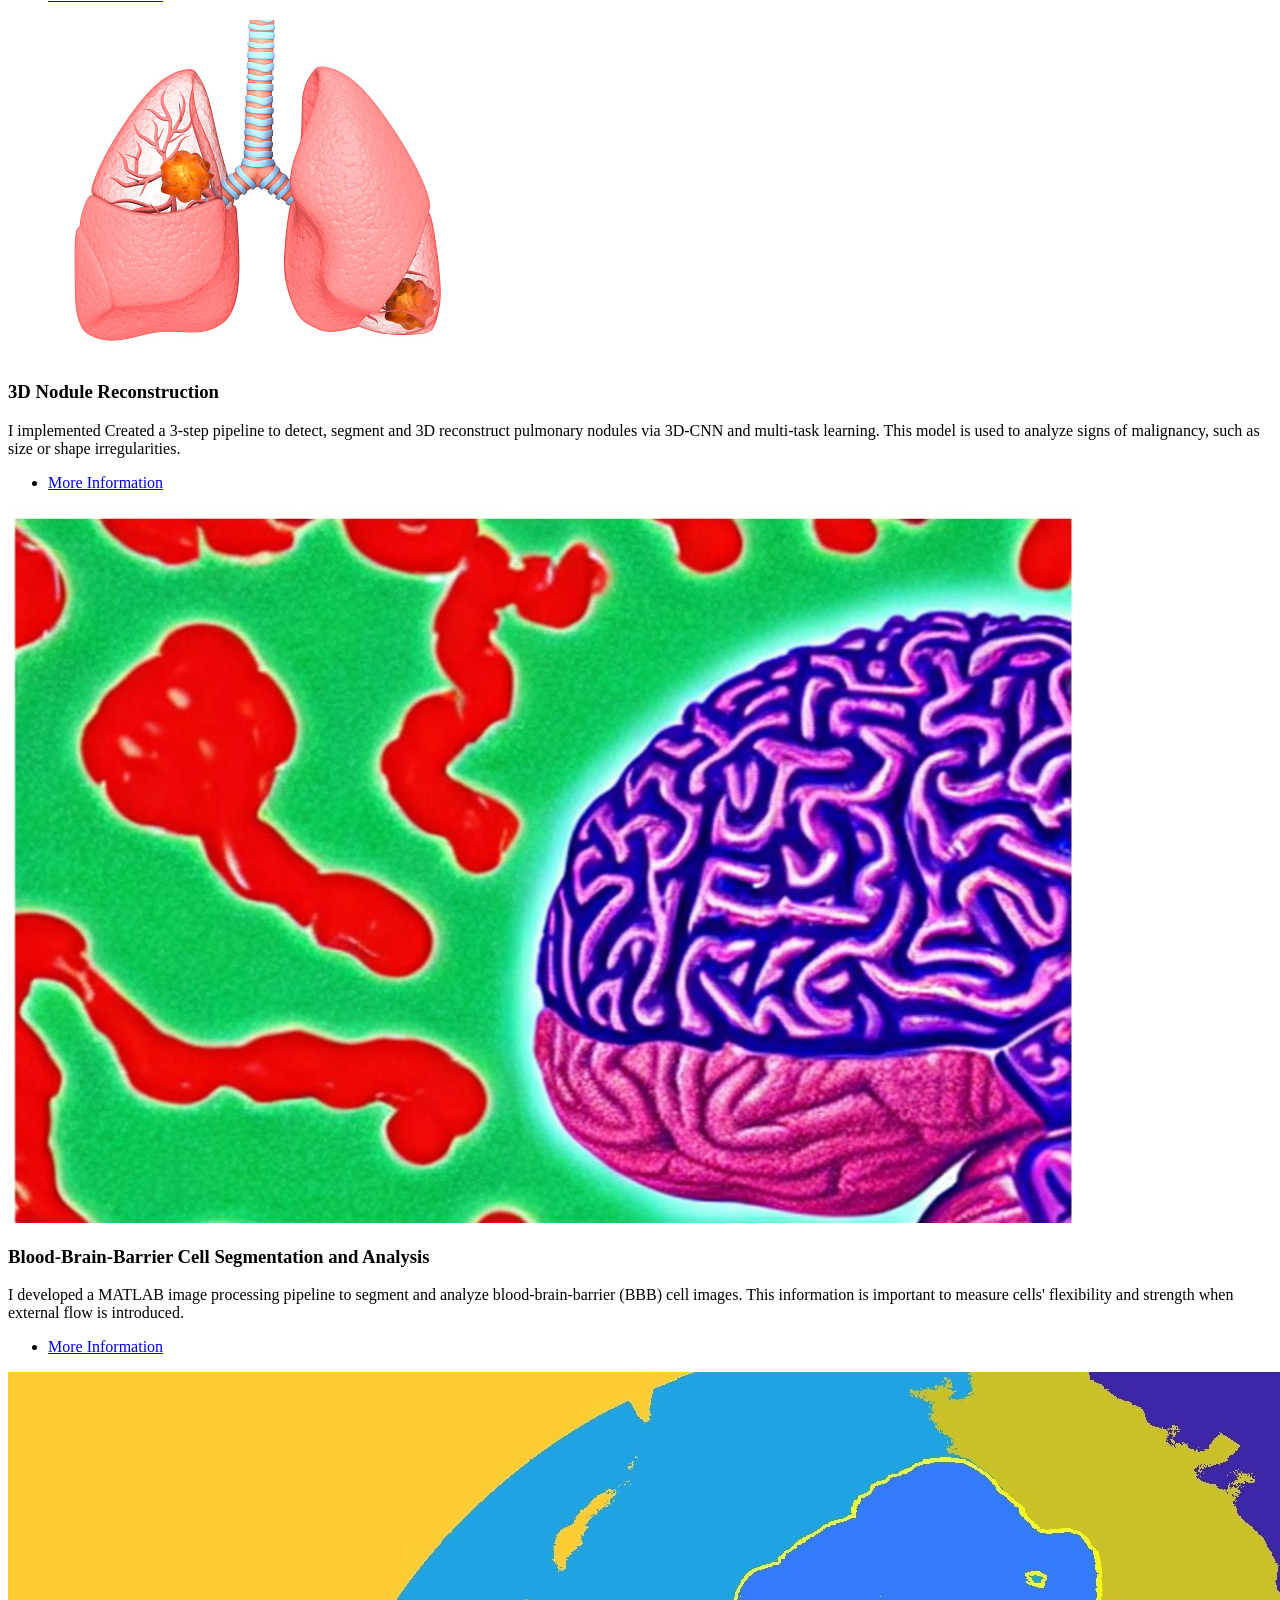
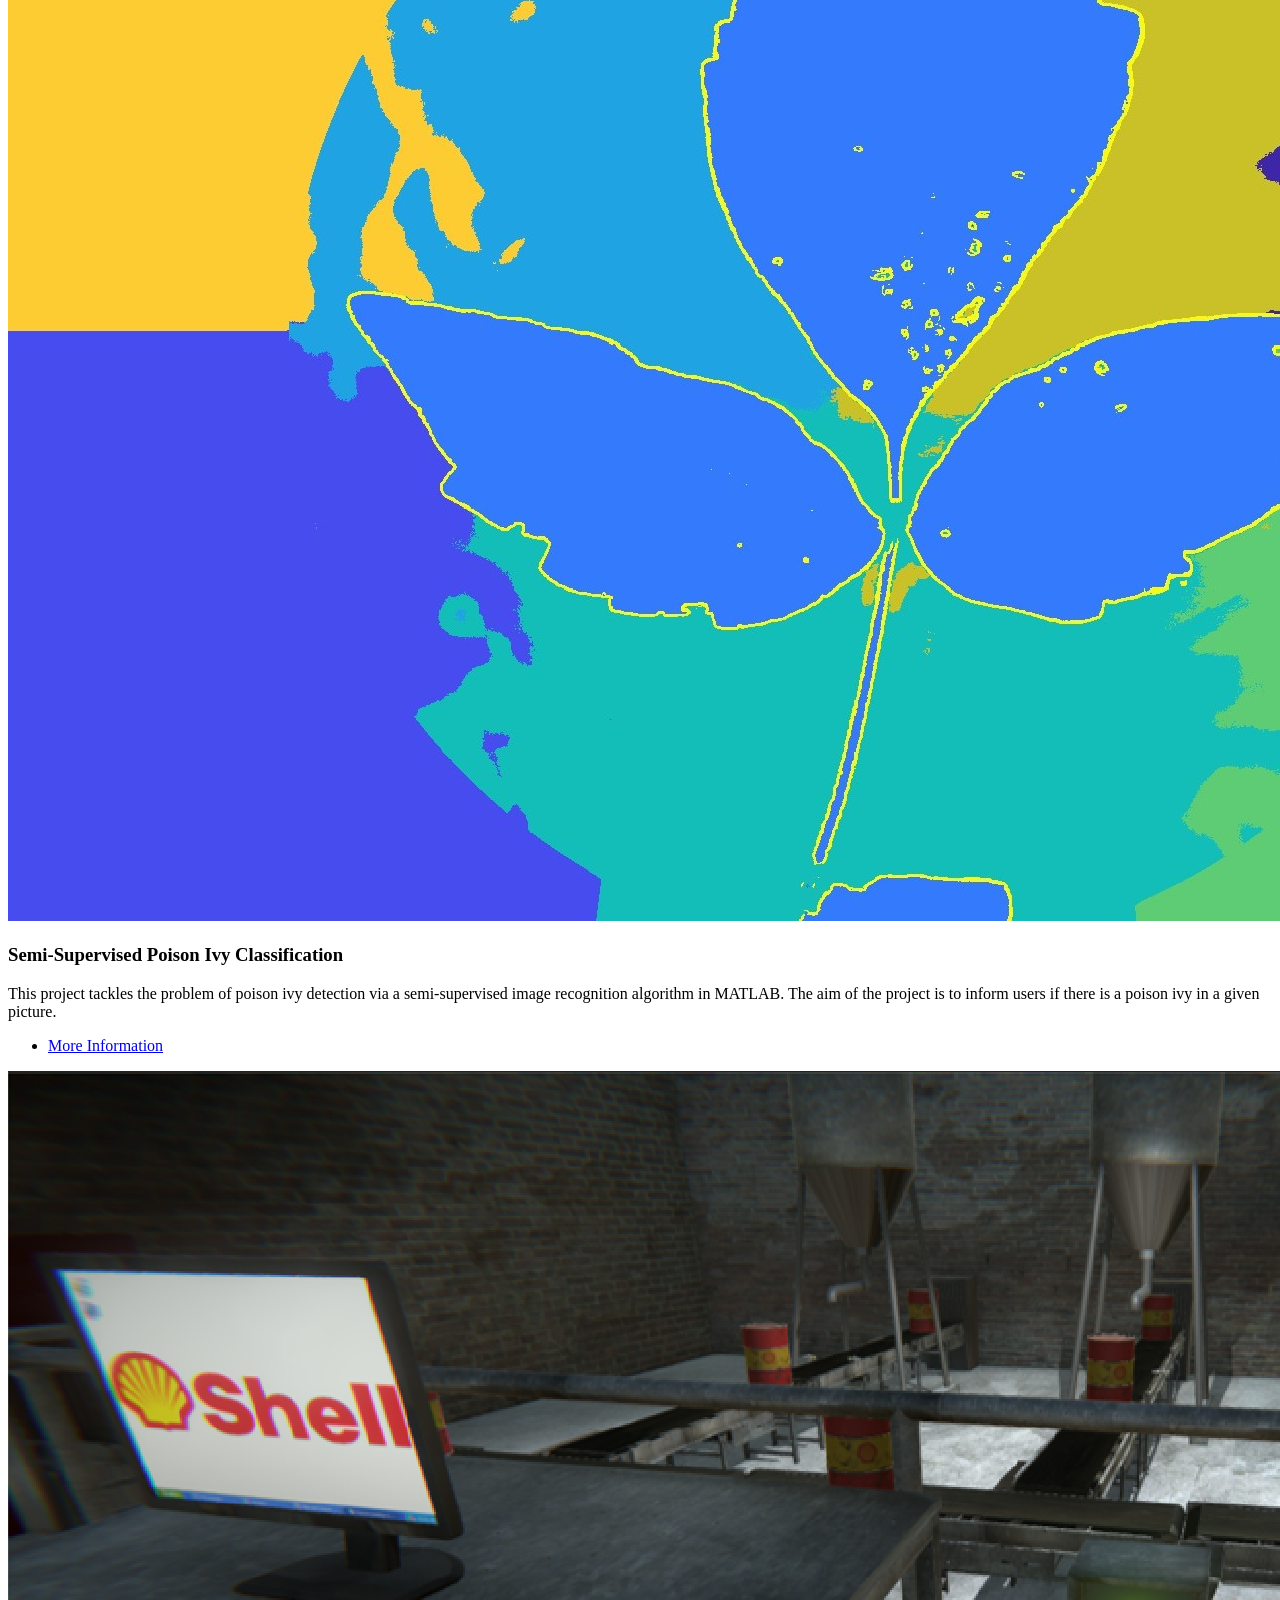
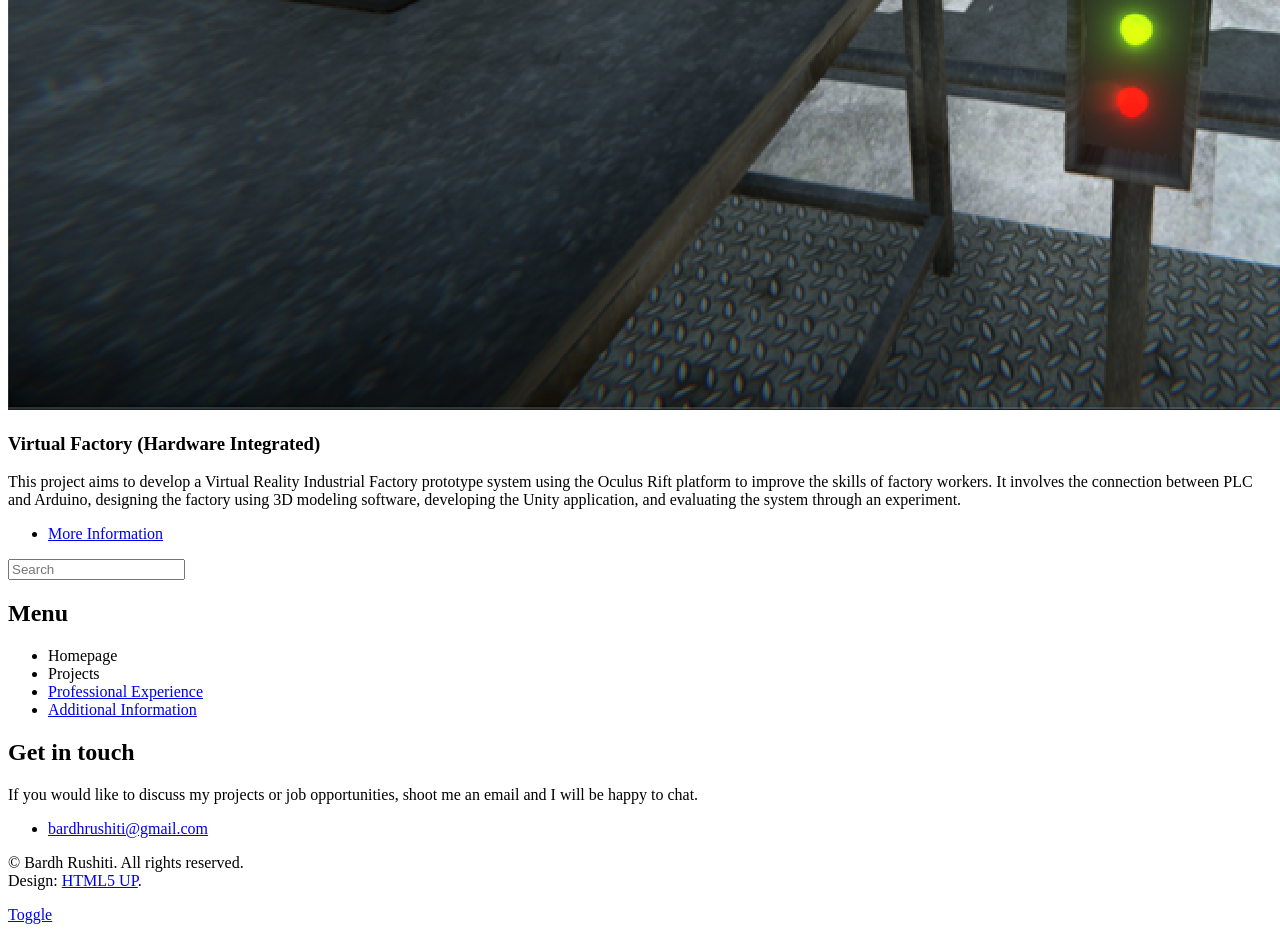
==== commit 3d46bba4: "Refining sentences for a smoother flow" ====
--- a/index.html
+++ b/index.html
@@ -38,9 +38,10 @@
 											<h1>Hi, I’m Bardh!</h1>
 											<p>Machine Learning Research Engineer!</p>
 										</header> 
-										<p>I am a Computer Vision and Artificial Intelligence Engineer, currently working on: <a href="https://www.aes.com/maximo">Maximo</a> 🤖.</p>
-										<p>I have a master's degree in Computer Science, with focus on Artificial Intelligence from Rochester Institute of Technology in Rochester, New York. </p>
-										<p>On my free time, I teach at AI Kosovo about the math behind neural networks and Transformer-based architectures. We're working towards building a GPT-based model in Albanian from scratch 📝. </p>
+										<p>I specialize in Computer Vision and Artificial Intelligence, currently focusing on the development of <a href="https://www.aes.com/maximo">Maximo</a> 🤖—an advanced AI and robotics project designed to revolutionize the solar installation industry.</p>
+										<p>I hold a master's degree in Computer Science with a concentration in Artificial Intelligence from the Rochester Institute of Technology.</p>
+										<p>In my free time, I share my passion for AI by teaching at AI Kosovo, where we dive deep into the mathematics behind neural networks and Transformer-based architectures. We're on an exciting journey to build a GPT-based model entirely in Albanian 📝.</p>
+
 										<ul class="actions">
 											<li><a href="https://docs.google.com/document/d/1wgLDcxrr907tSgsSgtT9N5MiZO521K0a/edit?usp=sharing&ouid=115334049031435882876&rtpof=true&sd=true" class="button big">Resume</a></li>
 										</ul>
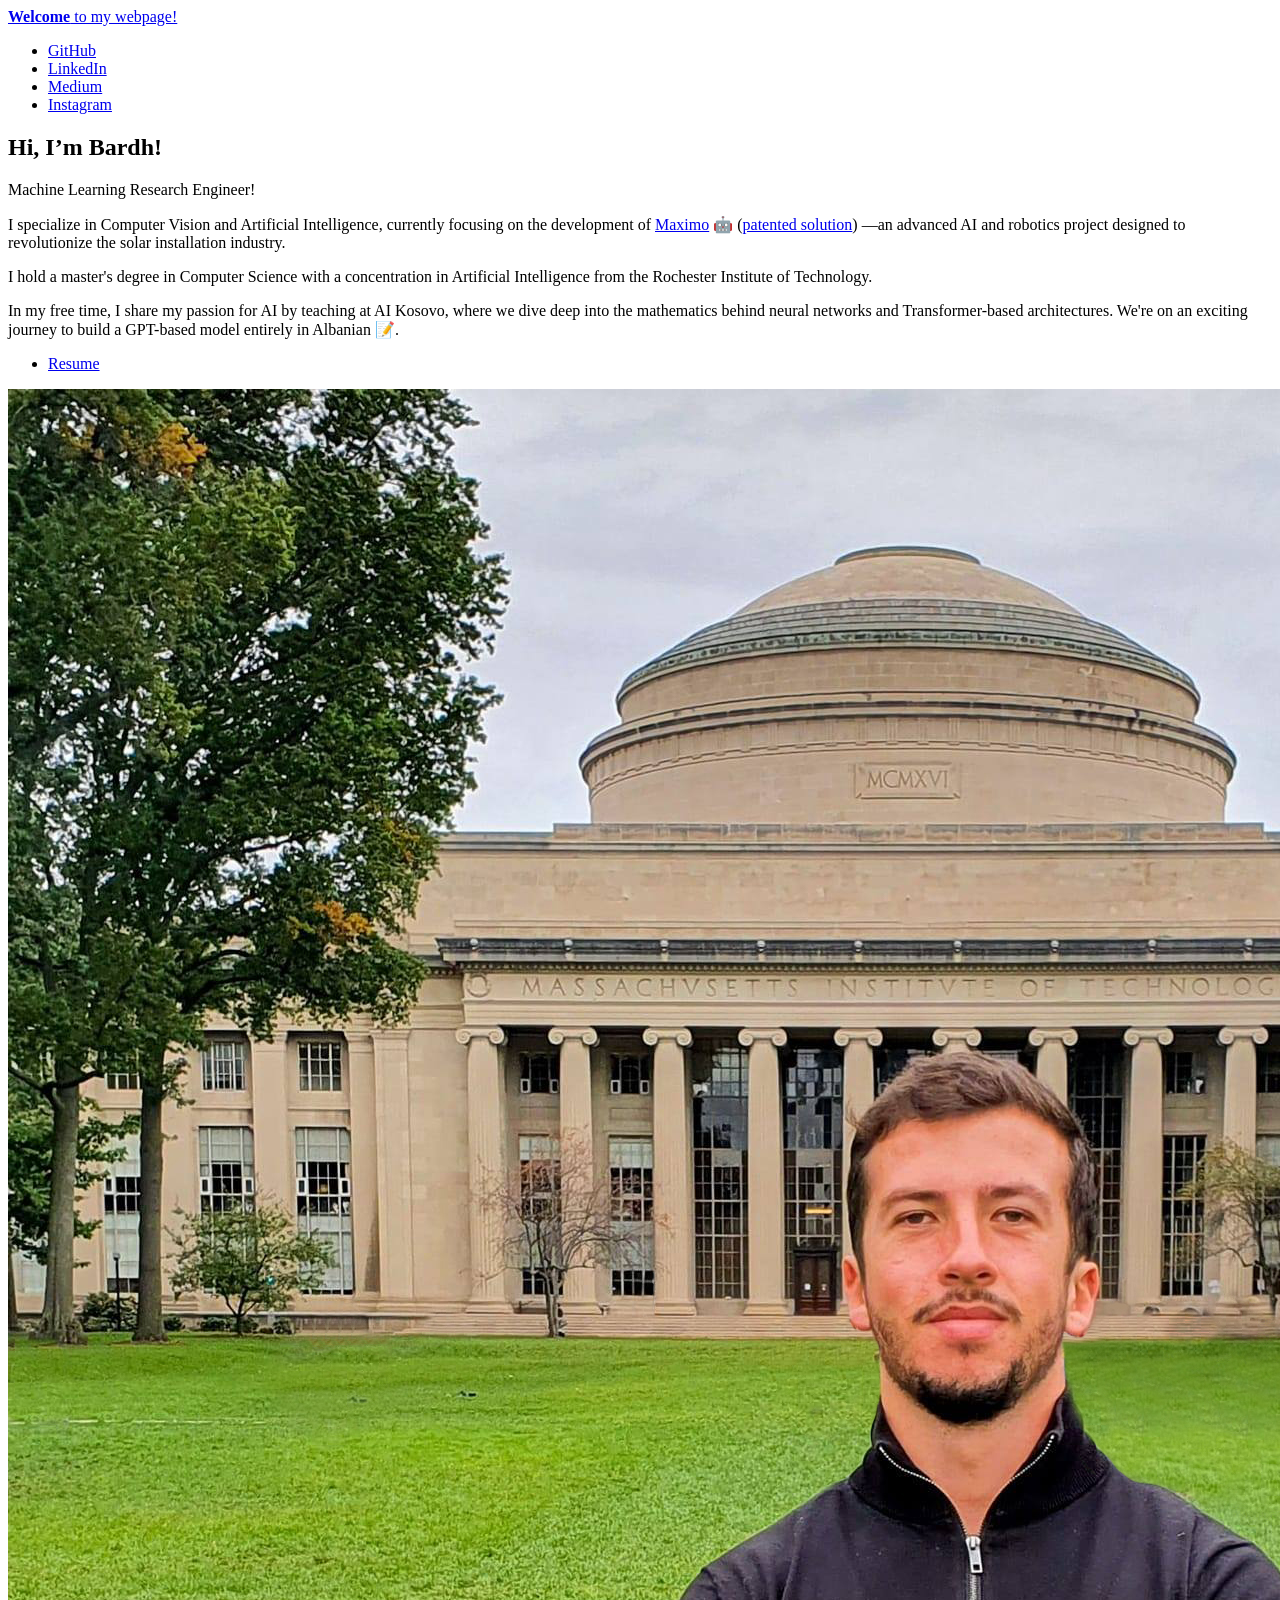
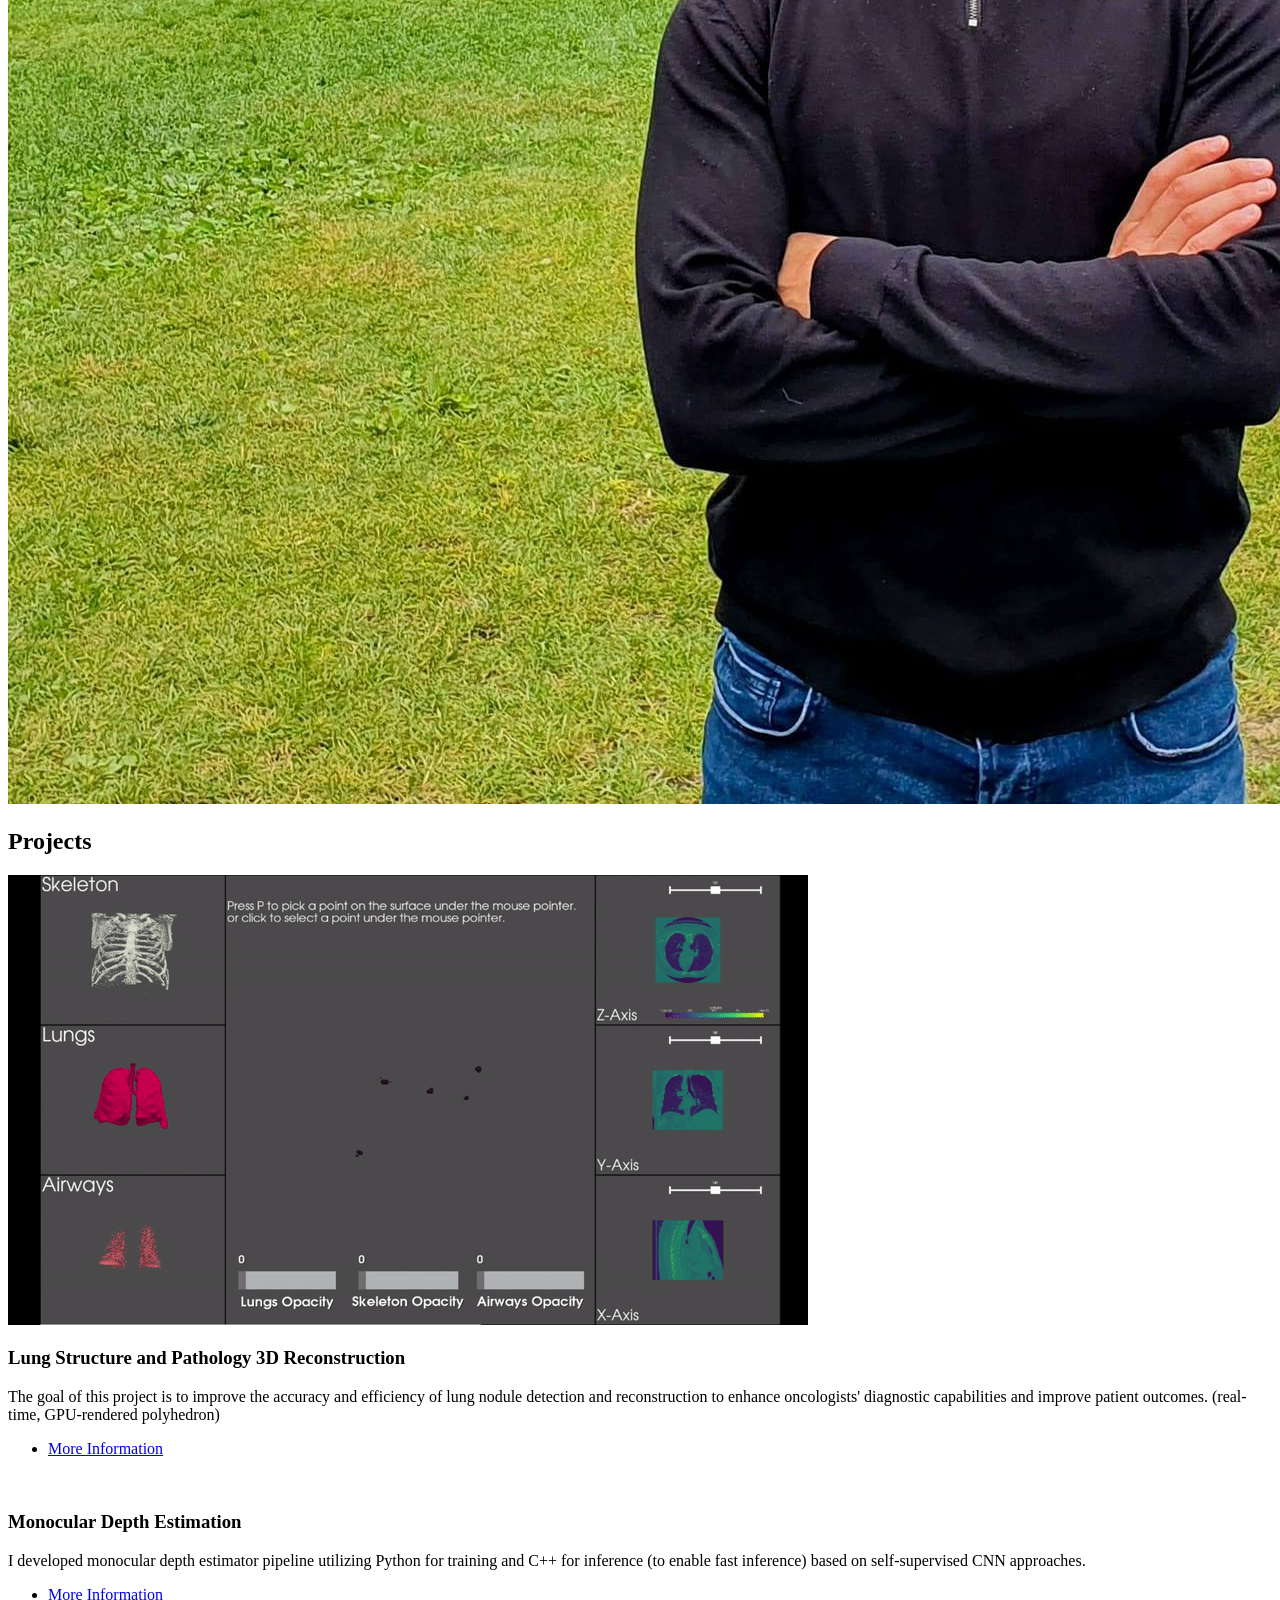
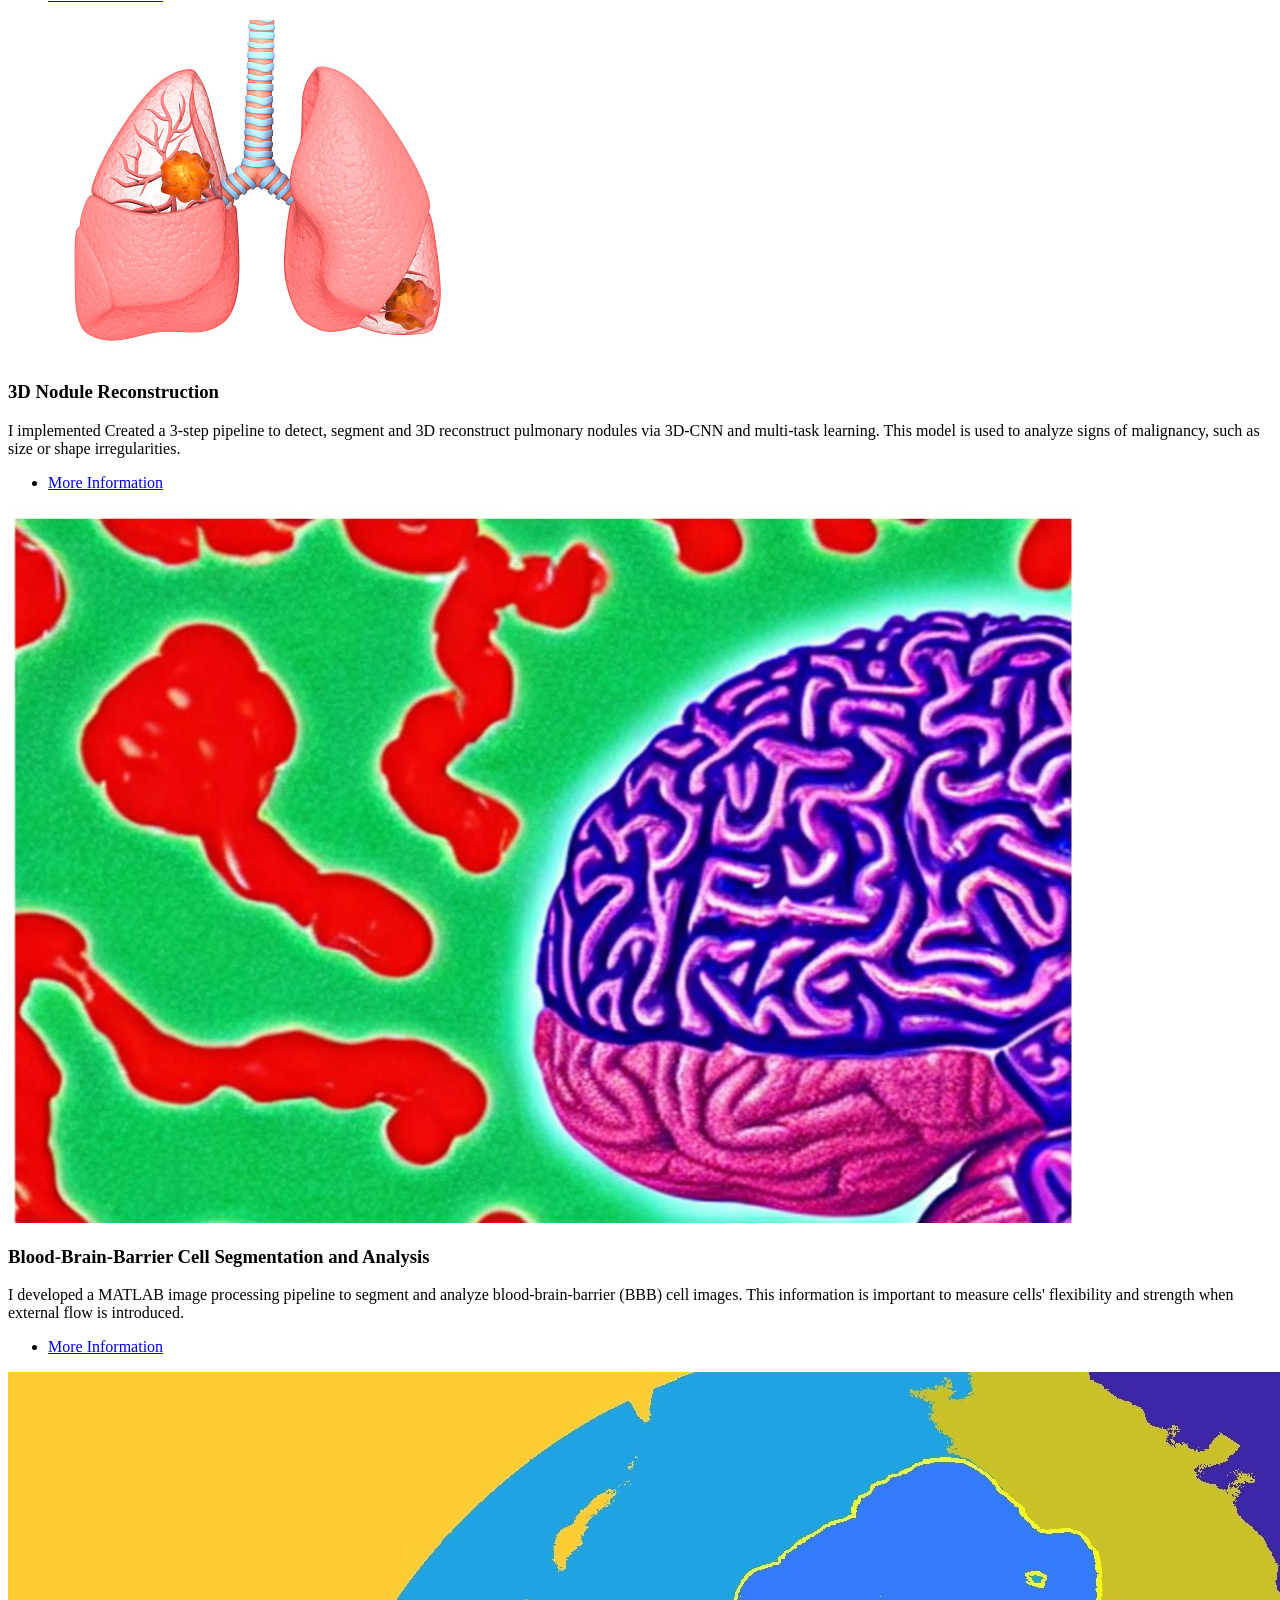
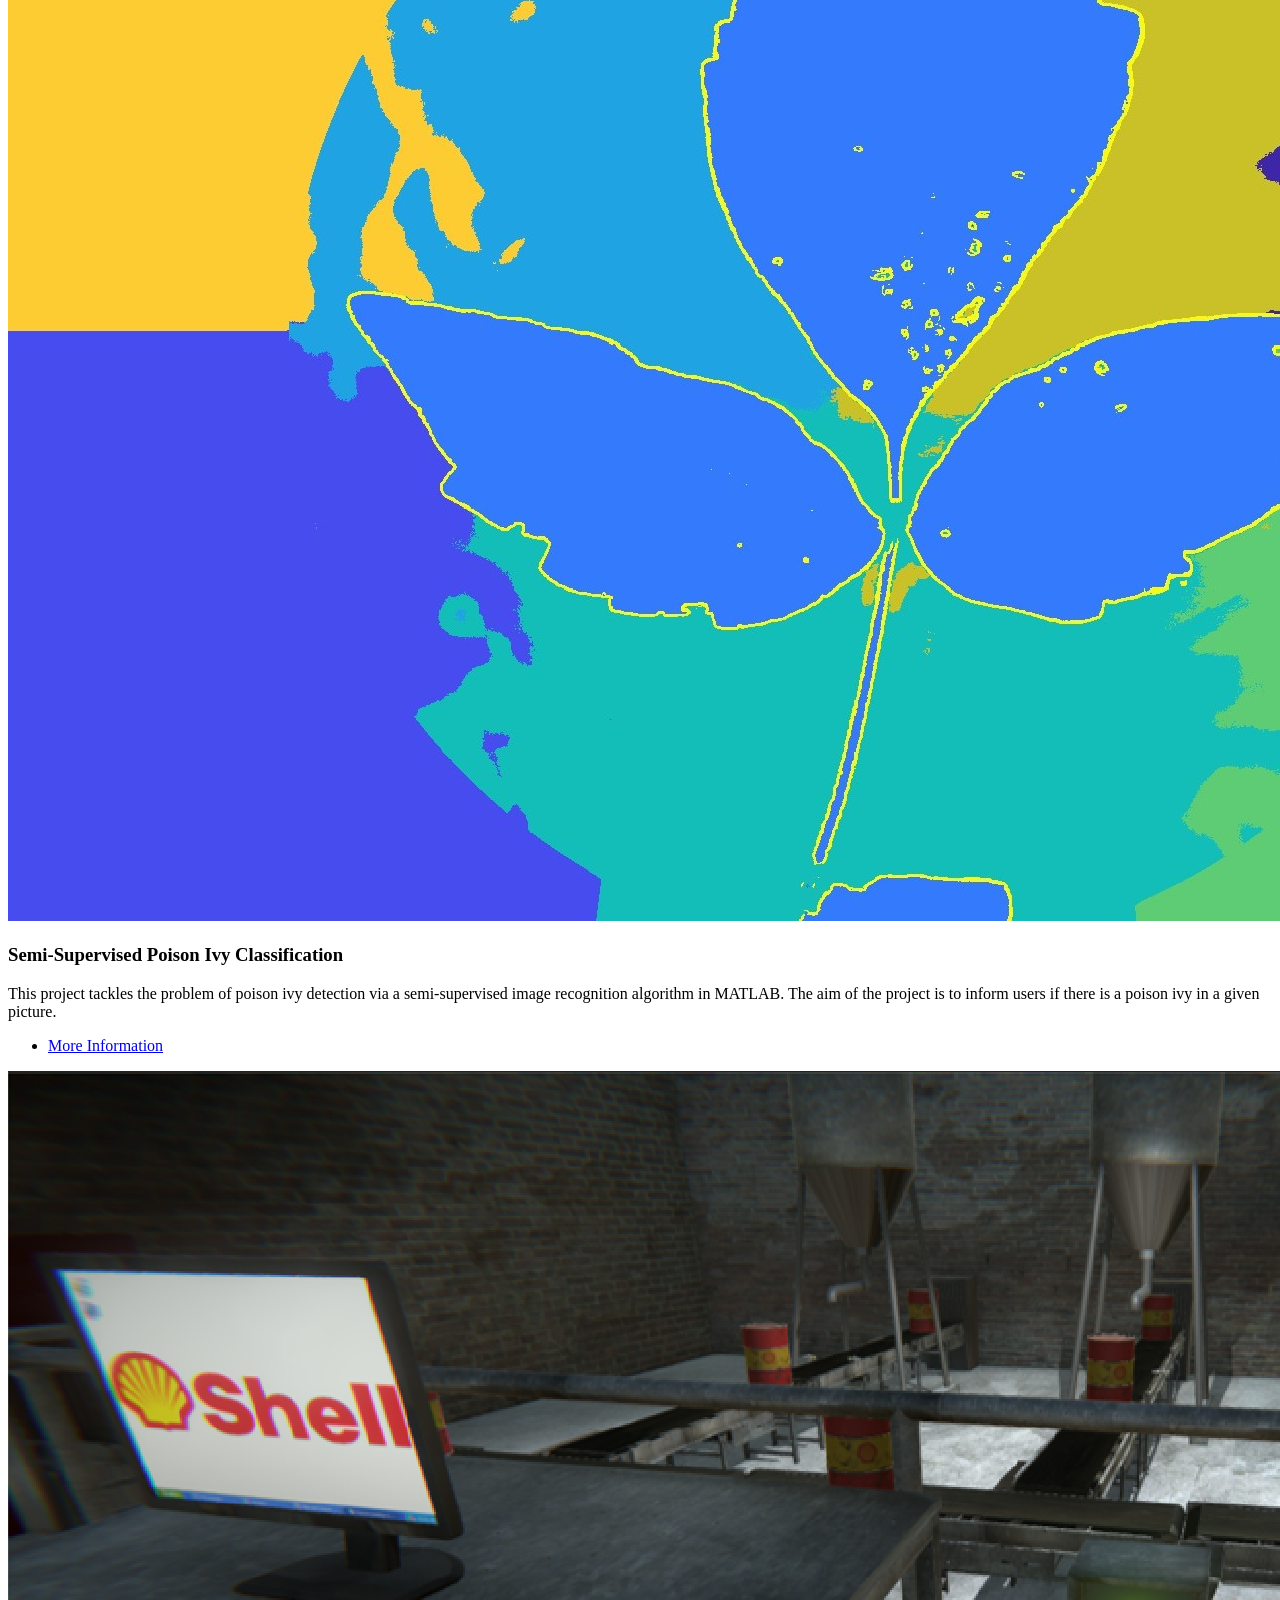
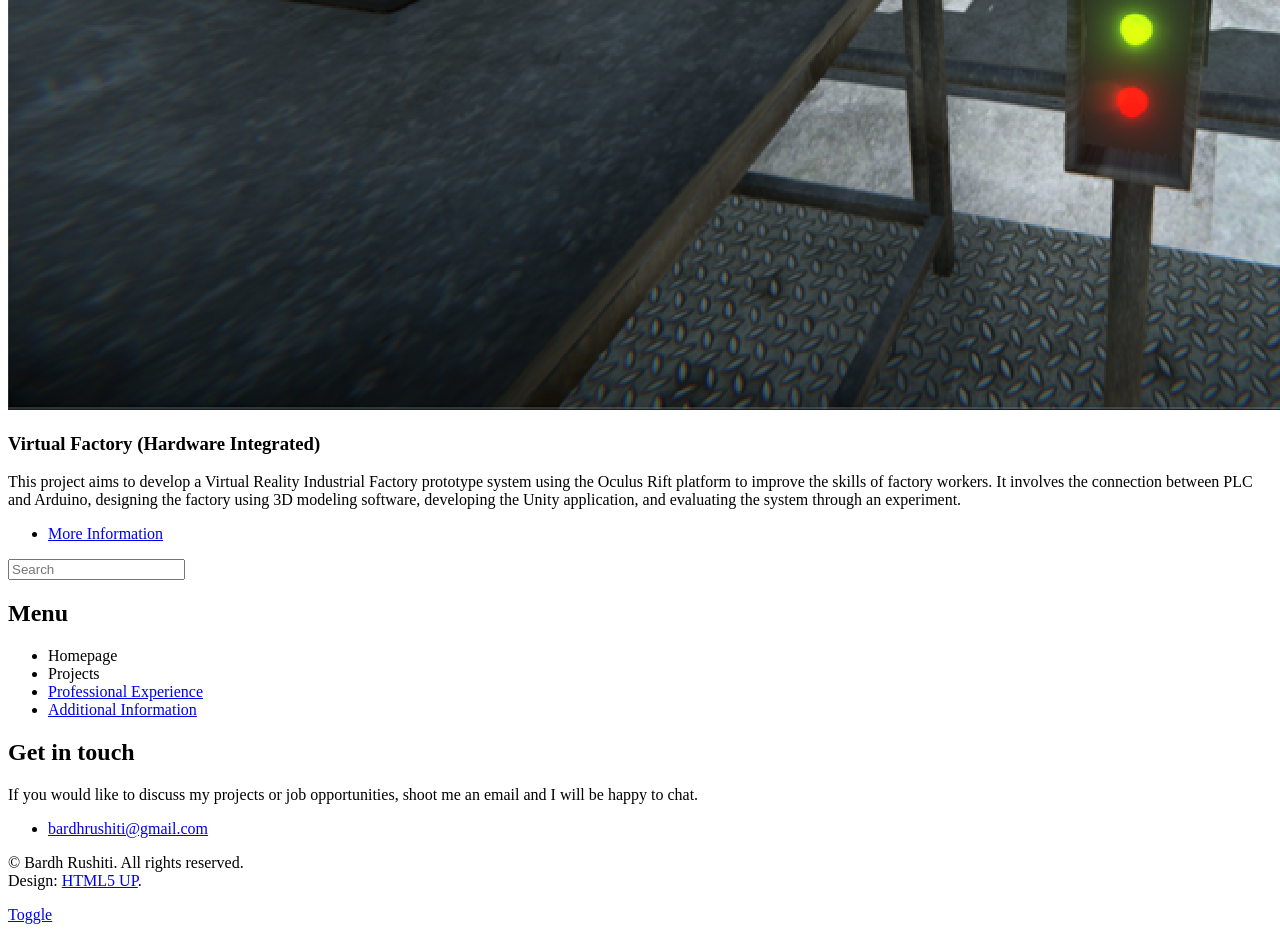
==== commit d265916a: "Adding patent link" ====
--- a/index.html
+++ b/index.html
@@ -38,7 +38,7 @@
 											<h1>Hi, I’m Bardh!</h1>
 											<p>Machine Learning Research Engineer!</p>
 										</header> 
-										<p>I specialize in Computer Vision and Artificial Intelligence, currently focusing on the development of <a href="https://www.aes.com/maximo">Maximo</a> 🤖—an advanced AI and robotics project designed to revolutionize the solar installation industry.</p>
+										<p>I specialize in Computer Vision and Artificial Intelligence, currently focusing on the development of <a href="https://www.aes.com/maximo">Maximo</a> 🤖 (<a href="https://patents.justia.com/inventor/bardh-rushiti">patented solution</a>) —an advanced AI and robotics project designed to revolutionize the solar installation industry.</p>
 										<p>I hold a master's degree in Computer Science with a concentration in Artificial Intelligence from the Rochester Institute of Technology.</p>
 										<p>In my free time, I share my passion for AI by teaching at AI Kosovo, where we dive deep into the mathematics behind neural networks and Transformer-based architectures. We're on an exciting journey to build a GPT-based model entirely in Albanian 📝.</p>
 
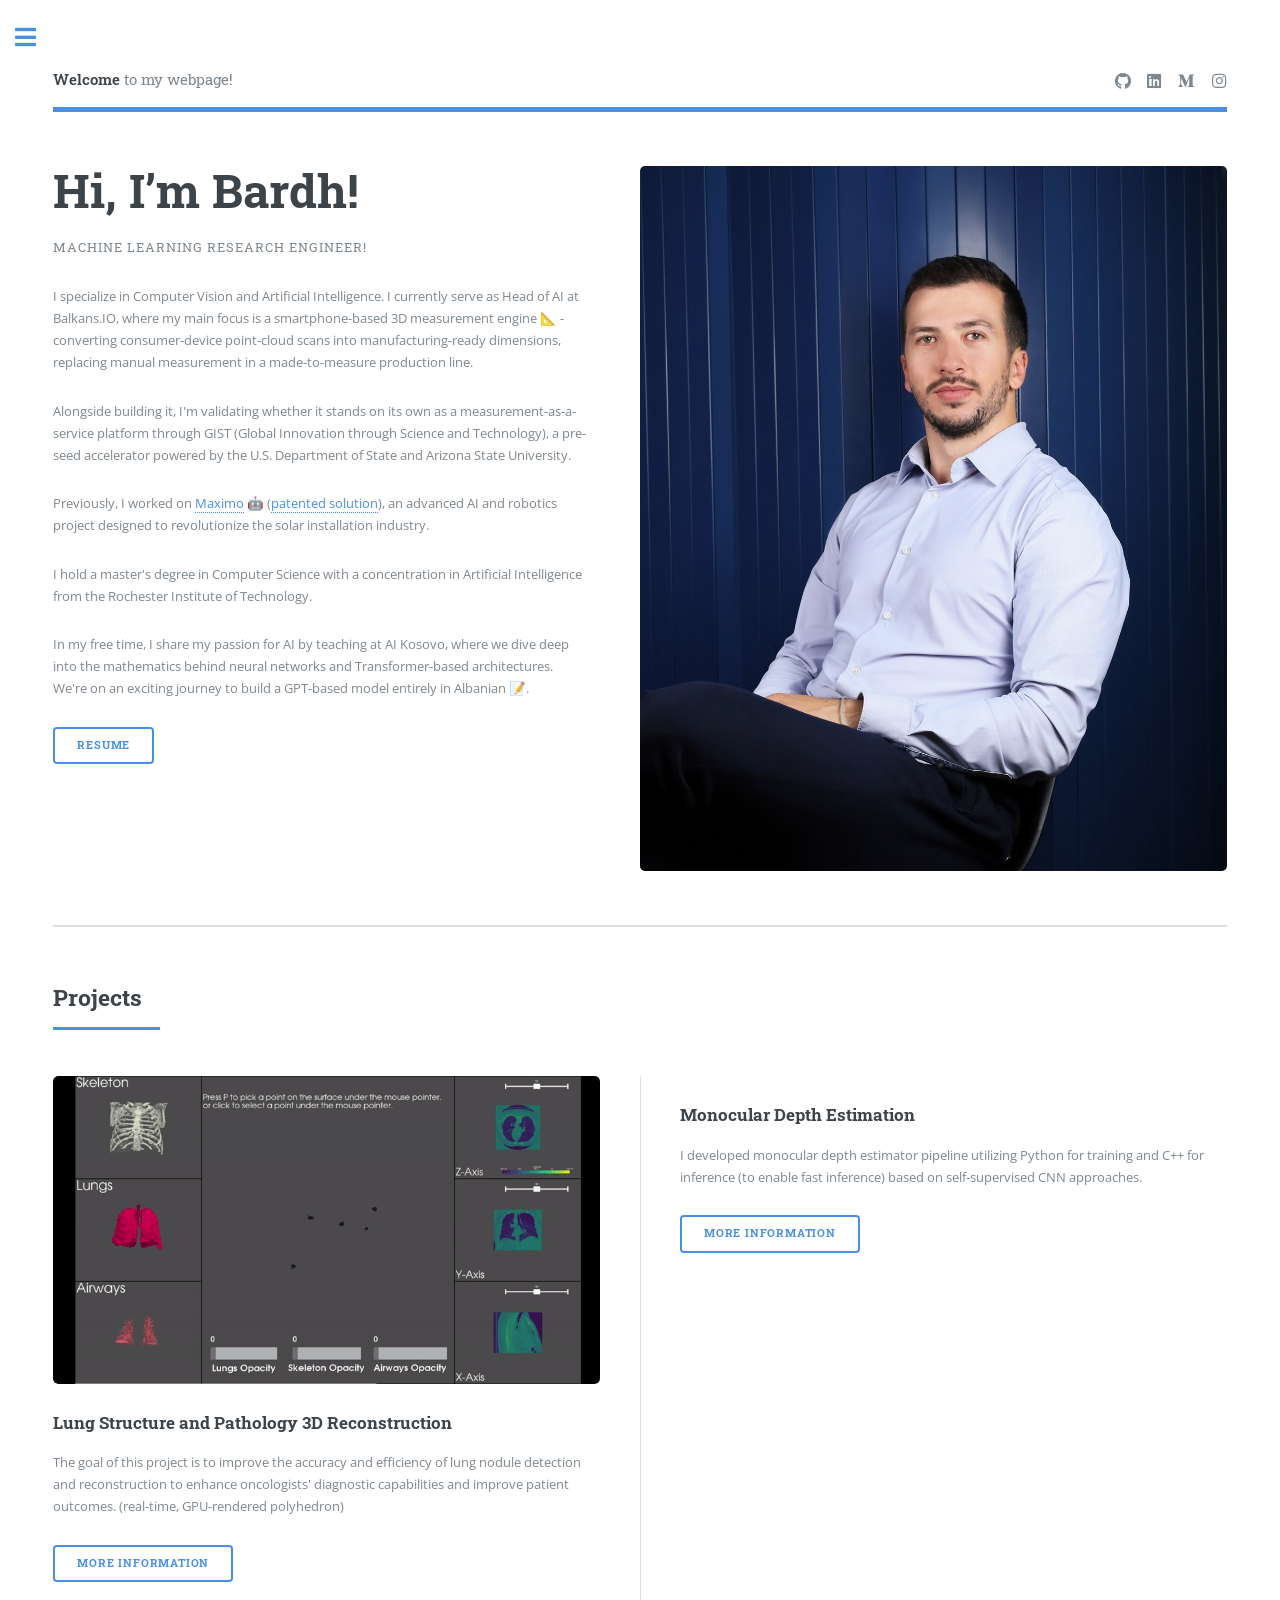
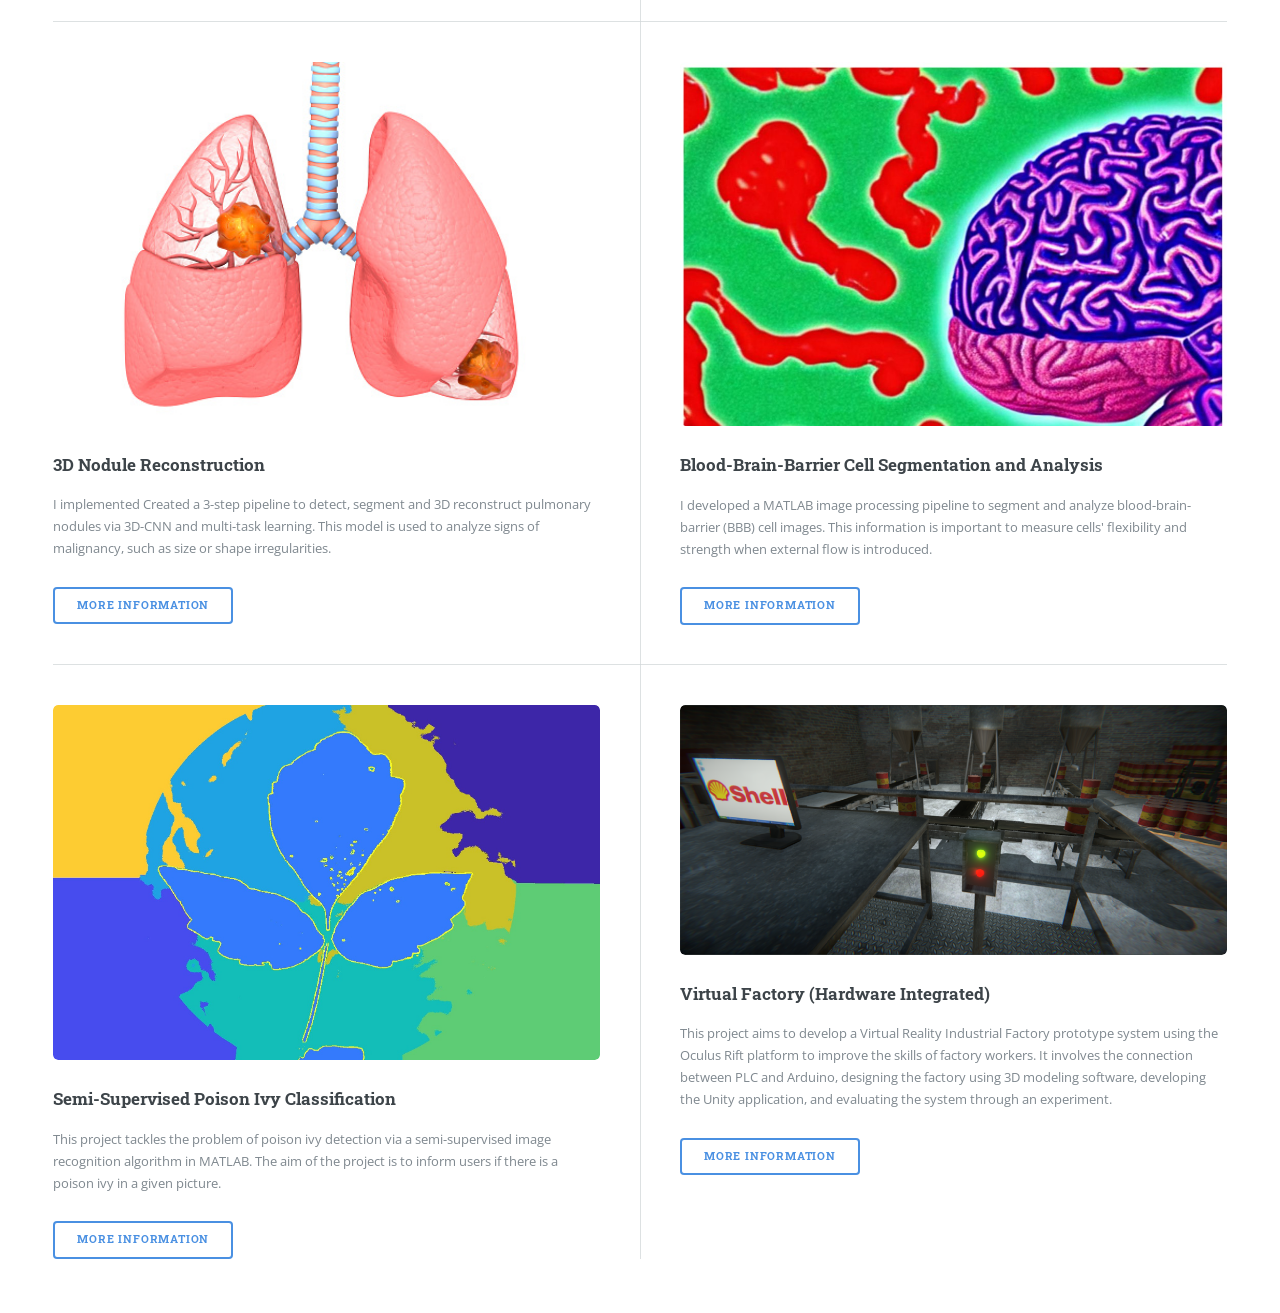
==== commit b2e4fb57: "New photo, blue theme, and refreshed experience" ====
--- a/index.html
+++ b/index.html
@@ -38,7 +38,9 @@
 											<h1>Hi, I’m Bardh!</h1>
 											<p>Machine Learning Research Engineer!</p>
 										</header> 
-										<p>I specialize in Computer Vision and Artificial Intelligence, currently focusing on the development of <a href="https://www.aes.com/maximo">Maximo</a> 🤖 (<a href="https://patents.justia.com/inventor/bardh-rushiti">patented solution</a>) —an advanced AI and robotics project designed to revolutionize the solar installation industry.</p>
+										<p>I specialize in Computer Vision and Artificial Intelligence. I currently serve as Head of AI at Balkans.IO, where my main focus is a smartphone-based 3D measurement engine 📐 - converting consumer-device point-cloud scans into manufacturing-ready dimensions, replacing manual measurement in a made-to-measure production line.</p>
+										<p>Alongside building it, I'm validating whether it stands on its own as a measurement-as-a-service platform through GIST (Global Innovation through Science and Technology), a pre-seed accelerator powered by the U.S. Department of State and Arizona State University.</p>
+										<p>Previously, I worked on <a href="https://www.aes.com/maximo">Maximo</a> 🤖 (<a href="https://patents.justia.com/inventor/bardh-rushiti">patented solution</a>), an advanced AI and robotics project designed to revolutionize the solar installation industry.</p>
 										<p>I hold a master's degree in Computer Science with a concentration in Artificial Intelligence from the Rochester Institute of Technology.</p>
 										<p>In my free time, I share my passion for AI by teaching at AI Kosovo, where we dive deep into the mathematics behind neural networks and Transformer-based architectures. We're on an exciting journey to build a GPT-based model entirely in Albanian 📝.</p>
 
--- a/assets/css/main.css
+++ b/assets/css/main.css
@@ -112,11 +112,11 @@
   -ms-transition: color 0.2s ease-in-out, border-bottom-color 0.2s ease-in-out;
   transition: color 0.2s ease-in-out, border-bottom-color 0.2s ease-in-out;
   border-bottom: dotted 1px;
-  color: #f56a6a;
+  color: #4a90e2;
   text-decoration: none; }
   a:hover {
-    border-bottom-color: #f56a6a;
-    color: #f56a6a !important; }
+    border-bottom-color: #4a90e2;
+    color: #4a90e2 !important; }
     a:hover strong {
       color: inherit; }
 
@@ -998,7 +998,7 @@
   text-transform: uppercase; }
 
 header.major > :last-child {
-  border-bottom: solid 3px #f56a6a;
+  border-bottom: solid 3px #4a90e2;
   display: inline-block;
   margin: 0 0 2em 0;
   padding: 0 0.75em 0.5em 0; }
@@ -1056,8 +1056,8 @@
   input[type="url"]:focus,
   select:focus,
   textarea:focus {
-    border-color: #f56a6a;
-    box-shadow: 0 0 0 1px #f56a6a; }
+    border-color: #4a90e2;
+    box-shadow: 0 0 0 1px #4a90e2; }
 
 select {
   background-image: url("data:image/svg+xml;charset=utf8,%3Csvg xmlns='http://www.w3.org/2000/svg' width='40' height='40' preserveAspectRatio='none' viewBox='0 0 40 40'%3E%3Cpath d='M9.4,12.3l10.4,10.4l10.4-10.4c0.2-0.2,0.5-0.4,0.9-0.4c0.3,0,0.6,0.1,0.9,0.4l3.3,3.3c0.2,0.2,0.4,0.5,0.4,0.9 c0,0.4-0.1,0.6-0.4,0.9L20.7,31.9c-0.2,0.2-0.5,0.4-0.9,0.4c-0.3,0-0.6-0.1-0.9-0.4L4.3,17.3c-0.2-0.2-0.4-0.5-0.4-0.9 c0-0.4,0.1-0.6,0.4-0.9l3.3-3.3c0.2-0.2,0.5-0.4,0.9-0.4S9.1,12.1,9.4,12.3z' fill='rgba(210, 215, 217, 0.75)' /%3E%3C/svg%3E");
@@ -1145,8 +1145,8 @@
     content: '\f00c'; }
   input[type="checkbox"]:focus + label:before,
   input[type="radio"]:focus + label:before {
-    border-color: #f56a6a;
-    box-shadow: 0 0 0 1px #f56a6a; }
+    border-color: #4a90e2;
+    box-shadow: 0 0 0 1px #4a90e2; }
 
 input[type="checkbox"] + label:before {
   border-radius: 0.375em; }
@@ -1376,7 +1376,7 @@
       font-family: 'Font Awesome 5 Free';
       font-weight: 400; }
     ul.contact li:before {
-      color: #f56a6a;
+      color: #4a90e2;
       display: inline-block;
       font-size: 1.5em;
       height: 1.125em;
@@ -1421,12 +1421,12 @@
       padding: 0 0.5em;
       text-align: center; }
       ul.pagination li > .page.active {
-        background-color: #f56a6a;
+        background-color: #4a90e2;
         color: #ffffff !important; }
         ul.pagination li > .page.active:hover {
-          background-color: #f67878; }
+          background-color: #5798e4; }
         ul.pagination li > .page.active:active {
-          background-color: #f45c5c; }
+          background-color: #3d88e0; }
     ul.pagination li:first-child {
       padding-right: 0.75em; }
     ul.pagination li:last-child {
@@ -1495,8 +1495,8 @@
   background-color: transparent;
   border-radius: 0.375em;
   border: 0;
-  box-shadow: inset 0 0 0 2px #f56a6a;
-  color: #f56a6a !important;
+  box-shadow: inset 0 0 0 2px #4a90e2;
+  color: #4a90e2 !important;
   cursor: pointer;
   display: inline-block;
   font-family: "Roboto Slab", serif;
@@ -1515,13 +1515,13 @@
   input[type="button"]:hover,
   button:hover,
   .button:hover {
-    background-color: rgba(245, 106, 106, 0.05); }
+    background-color: rgba(74, 144, 226, 0.05); }
   input[type="submit"]:active,
   input[type="reset"]:active,
   input[type="button"]:active,
   button:active,
   .button:active {
-    background-color: rgba(245, 106, 106, 0.15); }
+    background-color: rgba(74, 144, 226, 0.15); }
   input[type="submit"].icon:before,
   input[type="reset"].icon:before,
   input[type="button"].icon:before,
@@ -1553,7 +1553,7 @@
   input[type="button"].primary,
   button.primary,
   .button.primary {
-    background-color: #f56a6a;
+    background-color: #4a90e2;
     box-shadow: none;
     color: #ffffff !important; }
     input[type="submit"].primary:hover,
@@ -1561,13 +1561,13 @@
     input[type="button"].primary:hover,
     button.primary:hover,
     .button.primary:hover {
-      background-color: #f67878; }
+      background-color: #5798e4; }
     input[type="submit"].primary:active,
     input[type="reset"].primary:active,
     input[type="button"].primary:active,
     button.primary:active,
     .button.primary:active {
-      background-color: #f45c5c; }
+      background-color: #3d88e0; }
   input[type="submit"].disabled, input[type="submit"]:disabled,
   input[type="reset"].disabled,
   input[type="reset"]:disabled,
@@ -1642,7 +1642,7 @@
       text-align: center;
       width: 10em; }
       .features article .icon:before {
-        color: #f56a6a;
+        color: #4a90e2;
         font-size: 2.75rem;
         position: relative;
         top: 0.05em; }
@@ -2075,7 +2075,7 @@
   display: -webkit-flex;
   display: -ms-flex;
   display: flex;
-  border-bottom: solid 5px #f56a6a;
+  border-bottom: solid 5px #4a90e2;
   padding: 6em 0 1em 0;
   position: relative; }
   #header > * {
@@ -2214,7 +2214,7 @@
     font-size: 0.9em;
     padding: 0.625em 0; }
     #menu ul a:hover, #menu ul span:hover {
-      color: #f56a6a; }
+      color: #4a90e2; }
     #menu ul a.opener, #menu ul span.opener {
       -moz-transition: color 0.2s ease-in-out;
       -webkit-transition: color 0.2s ease-in-out;
@@ -2244,7 +2244,7 @@
         position: absolute;
         right: 0; }
       #menu ul a.opener:hover:before, #menu ul span.opener:hover:before {
-        color: #f56a6a; }
+        color: #4a90e2; }
       #menu ul a.opener.active + ul, #menu ul span.opener.active + ul {
         display: block; }
       #menu ul a.opener.active:before, #menu ul span.opener.active:before {
